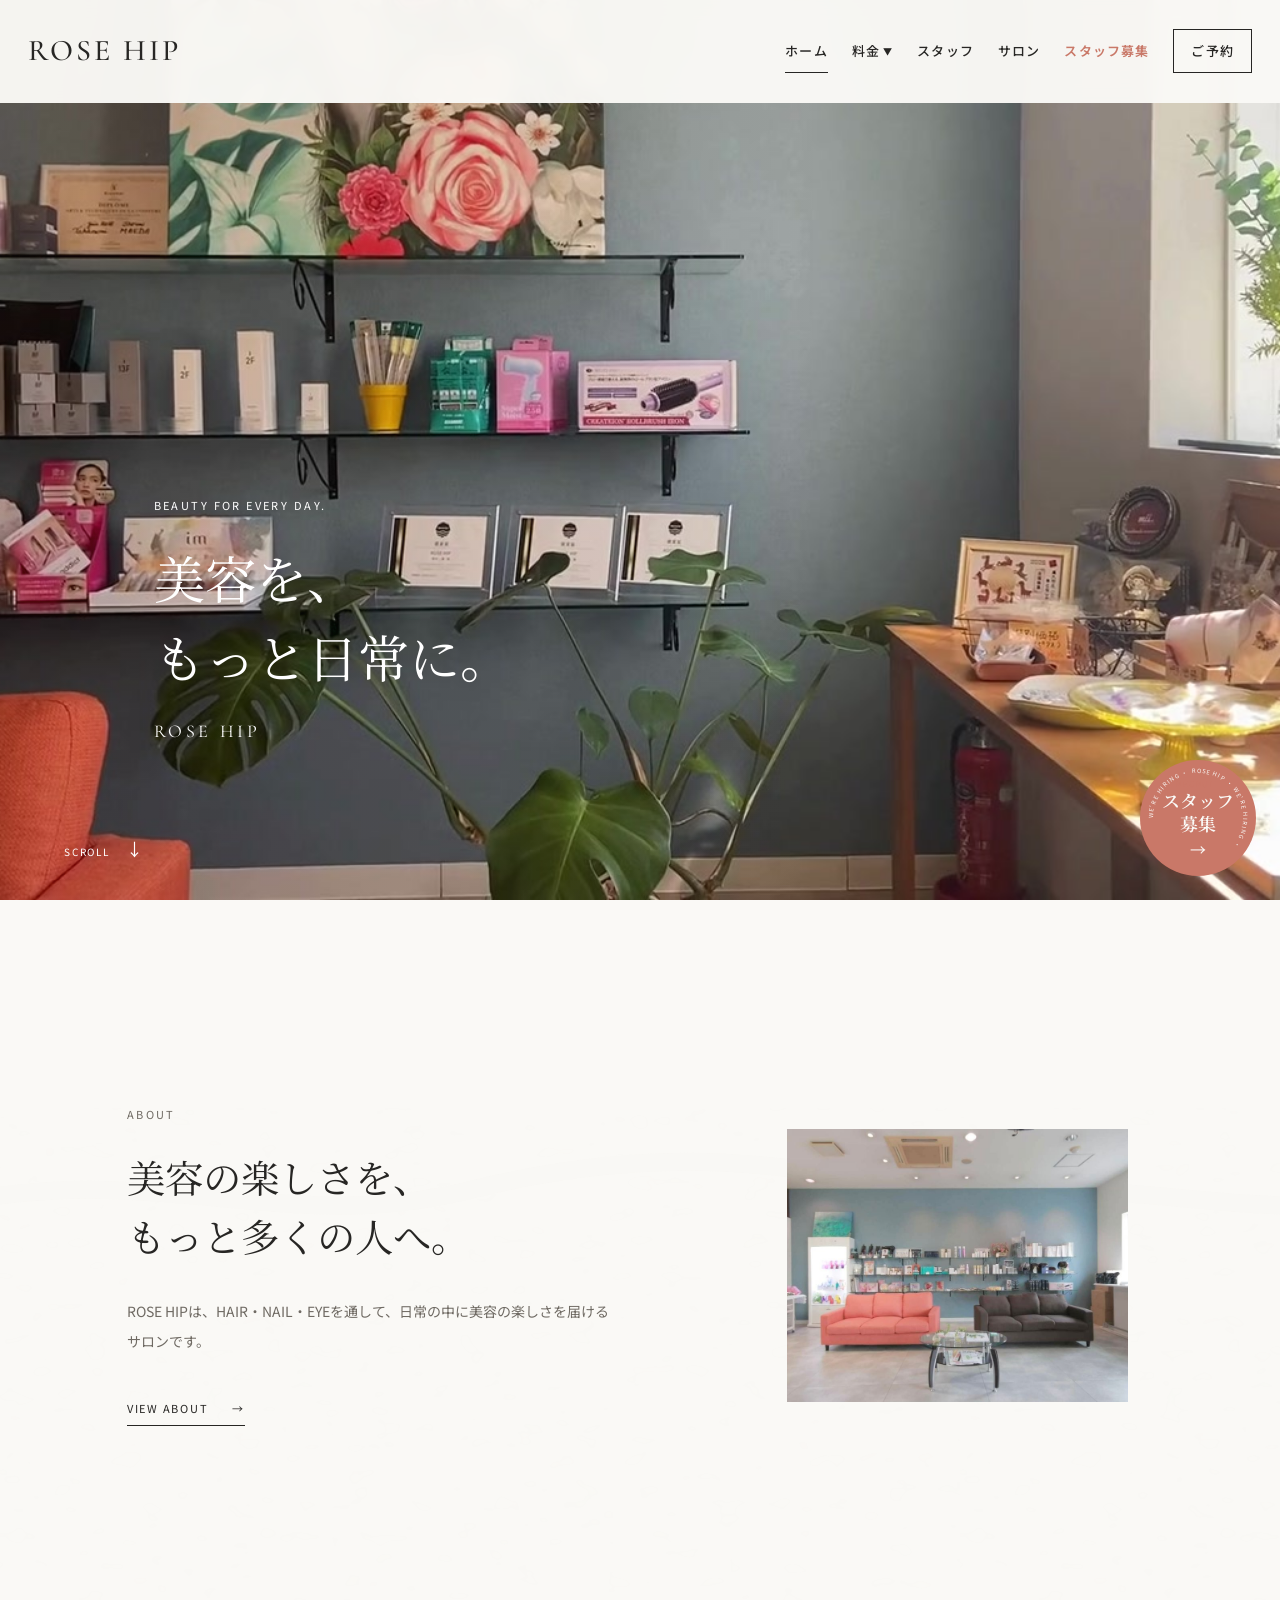
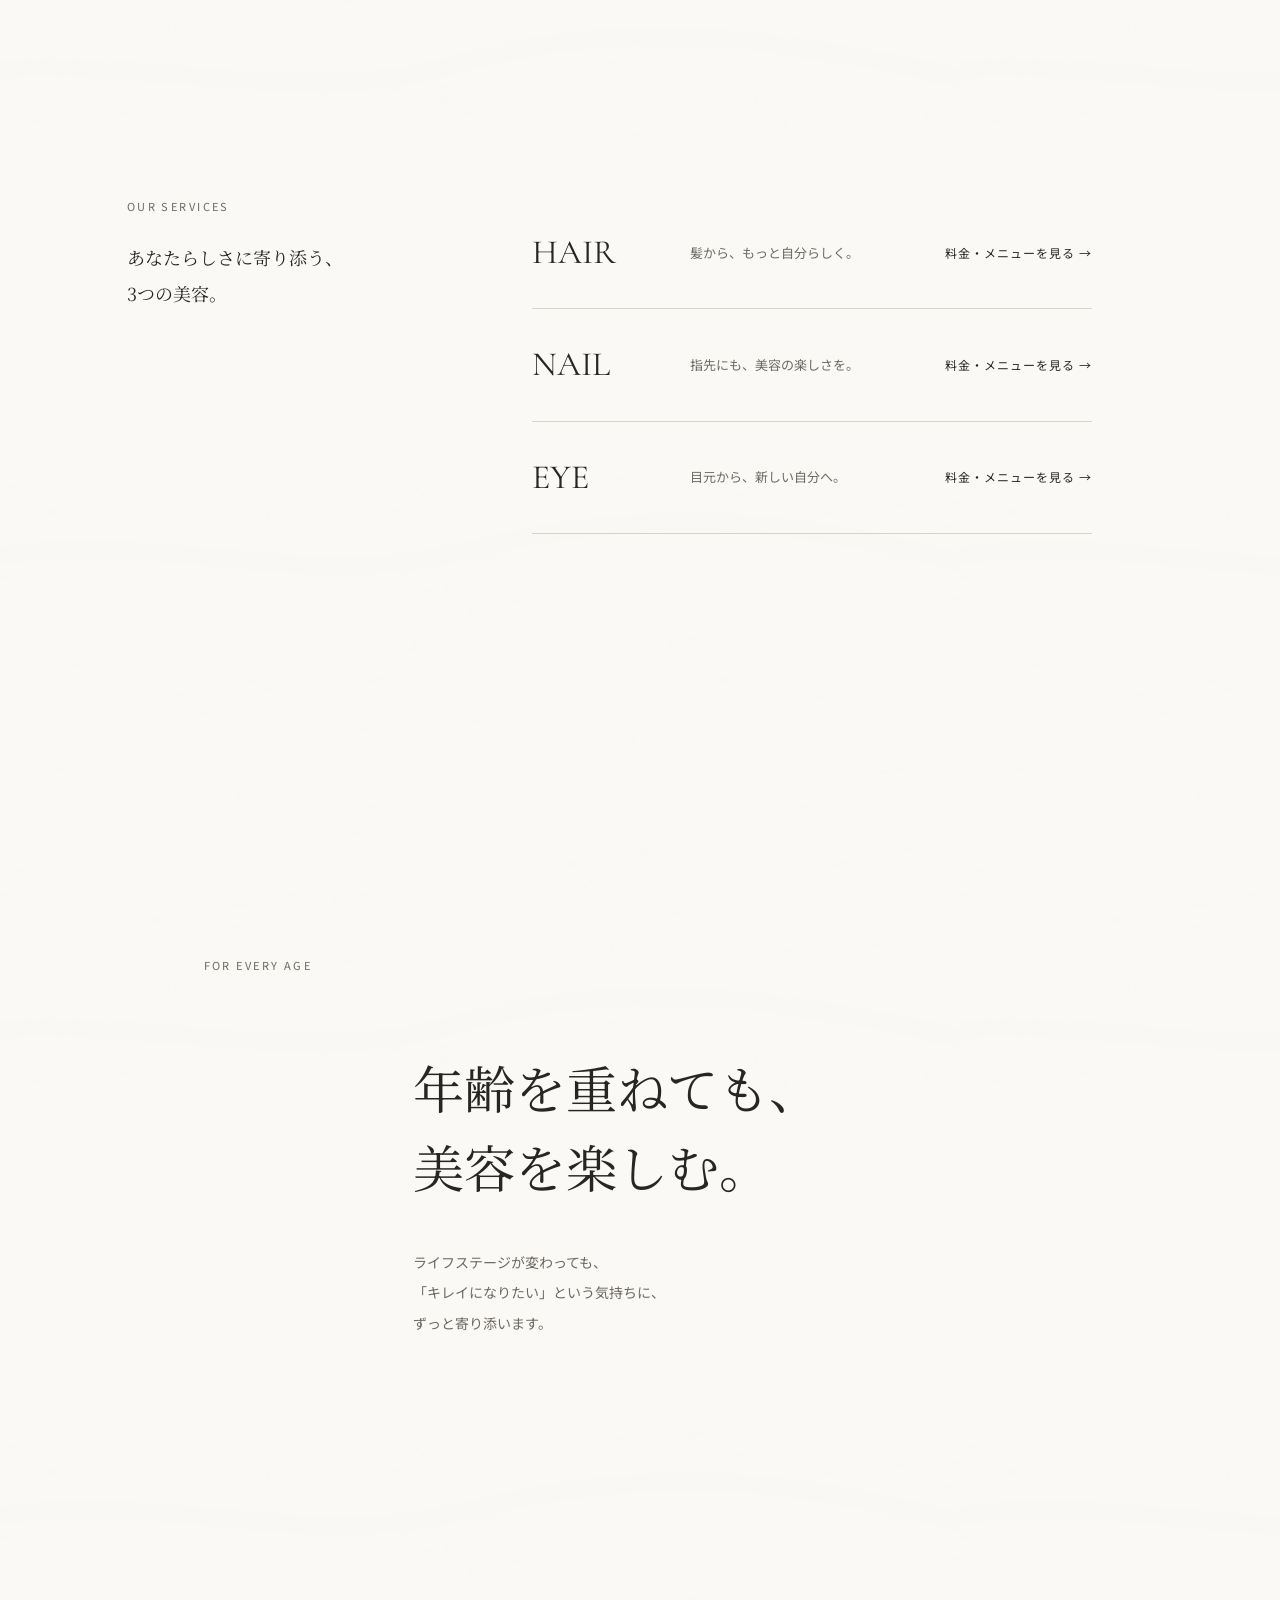
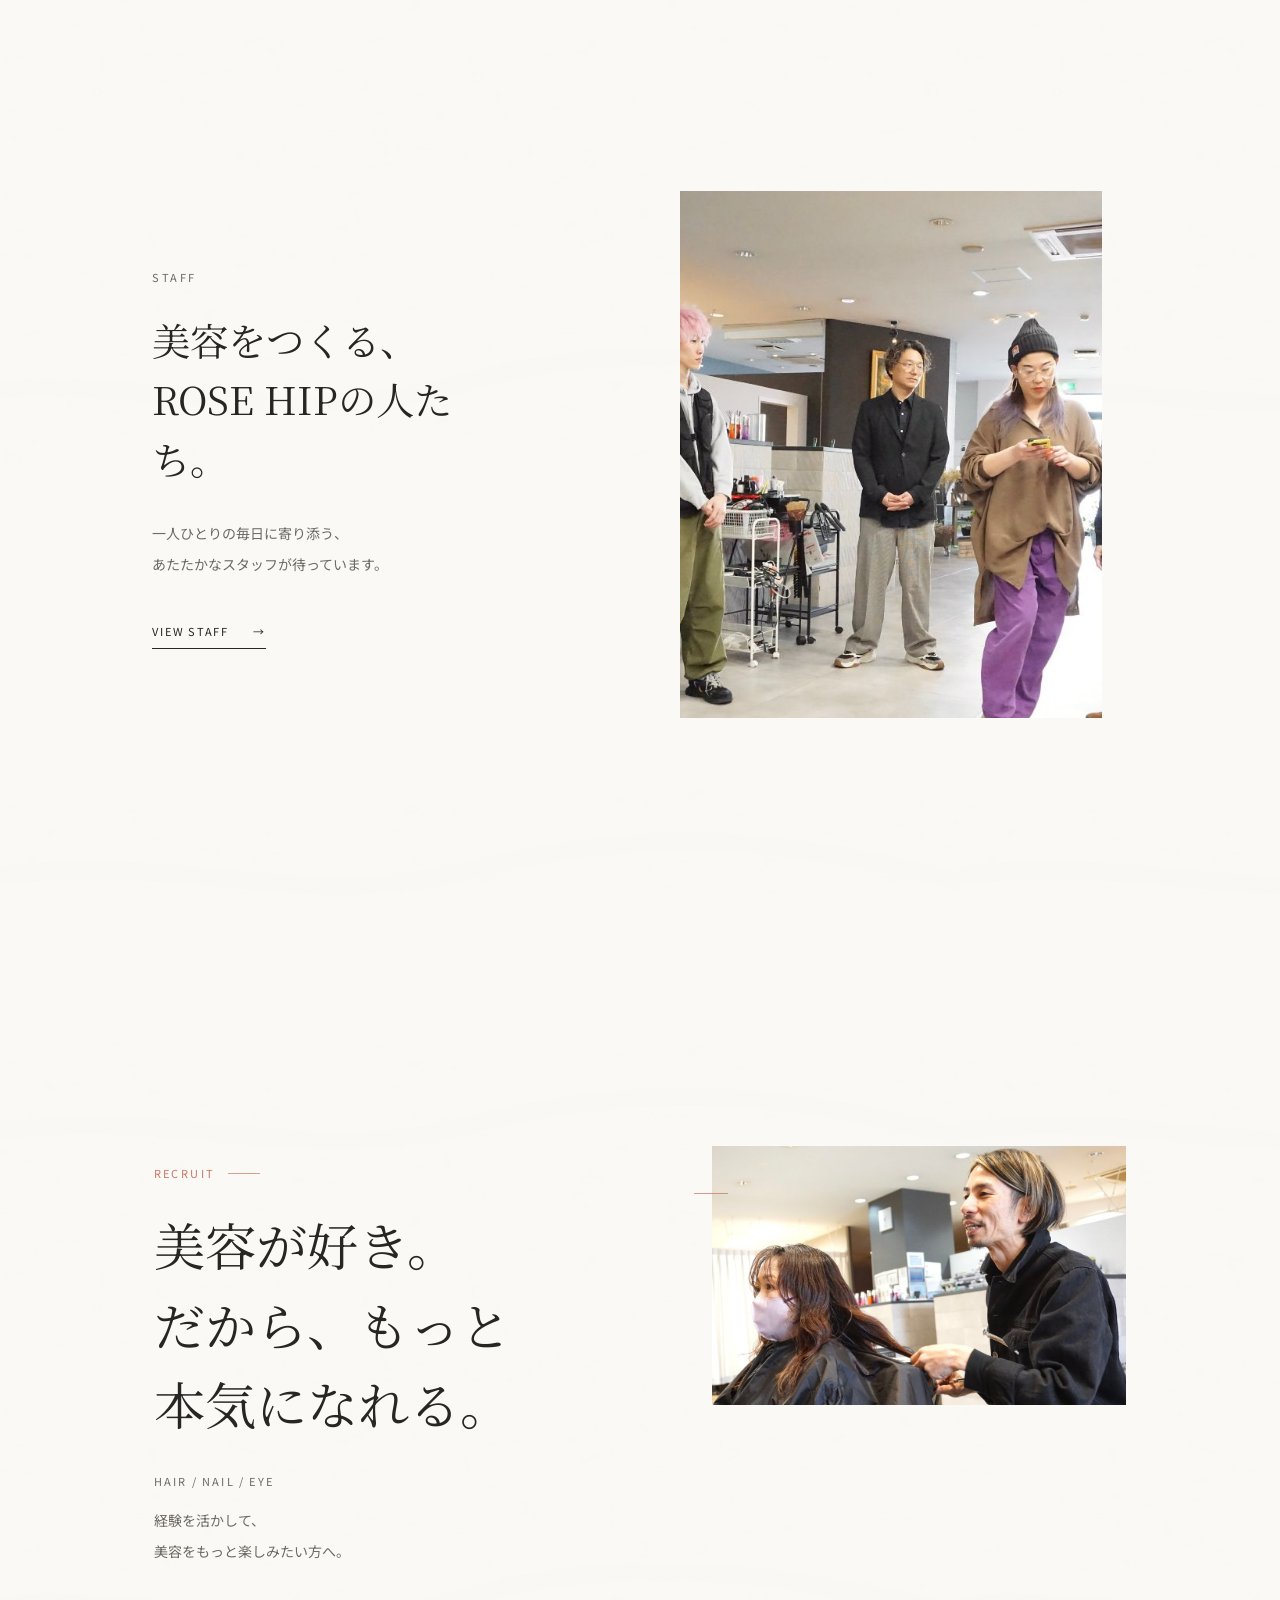
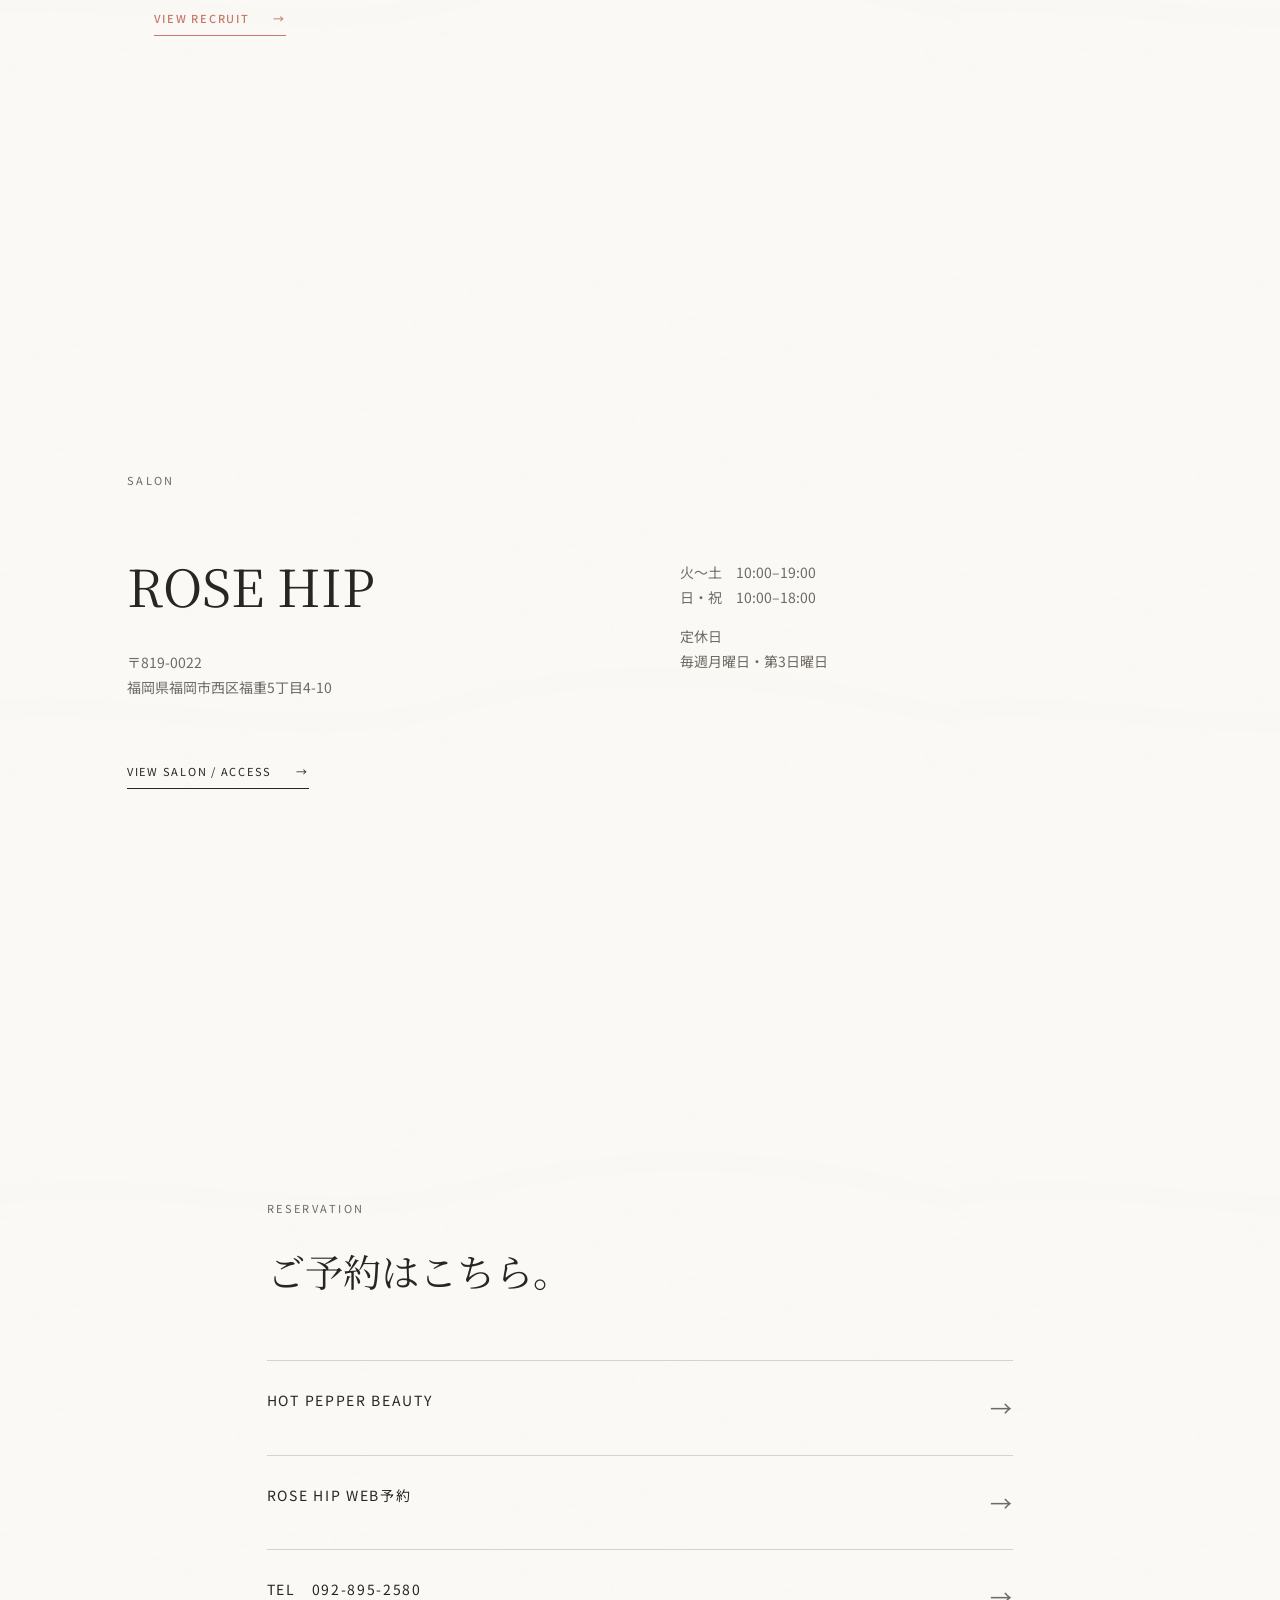
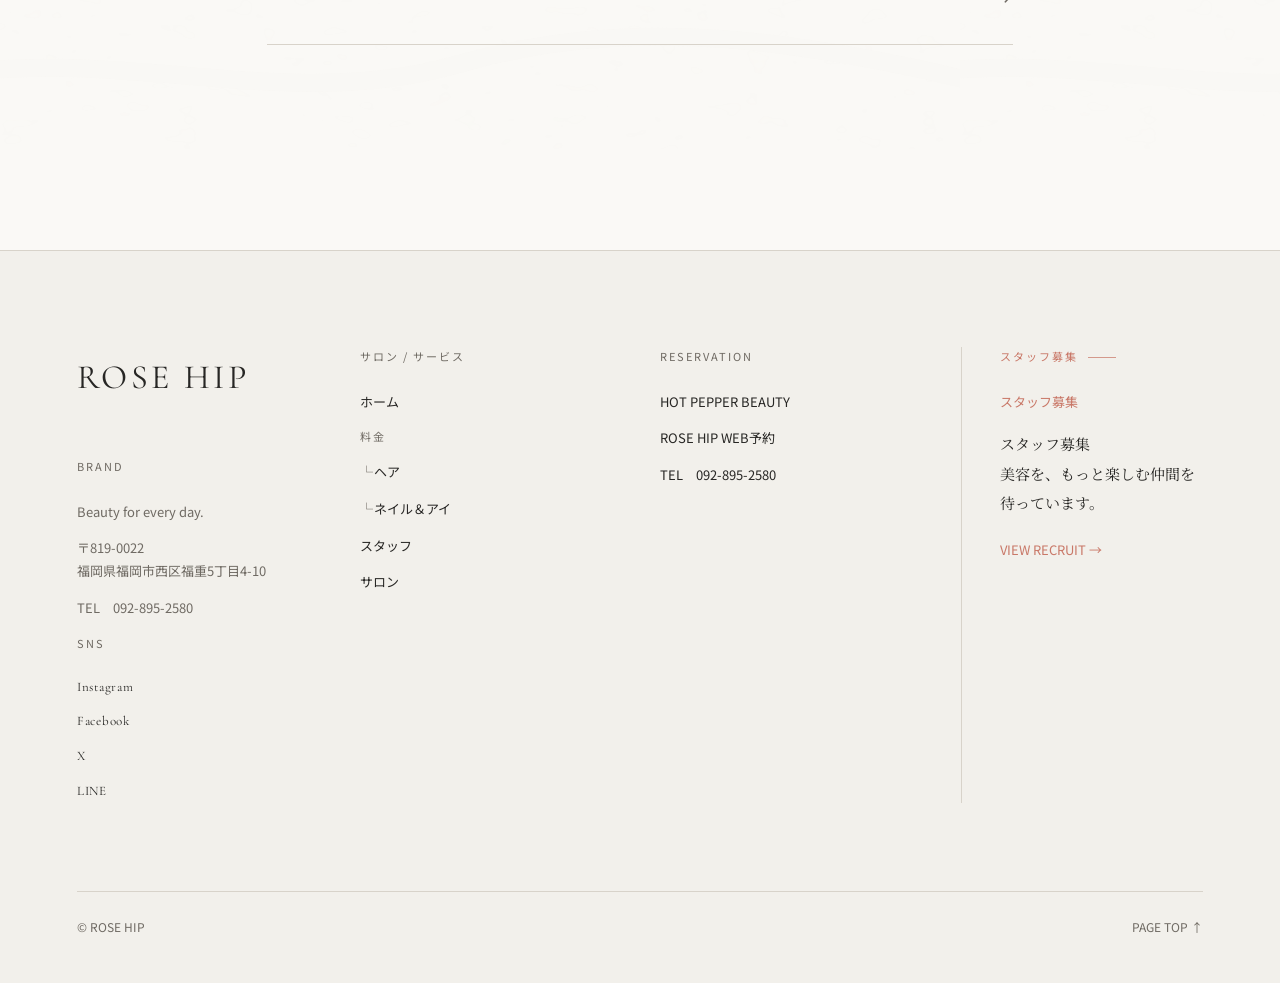
==== index.html @ ca684785 "Merge pull request #4 from coco2014-crn/codex-hero-video-layout-fix fix: limit hero video sources by" ====
<!doctype html>
<html lang="ja">
  <head>
    <meta charset="UTF-8" />
    <meta name="viewport" content="width=device-width, initial-scale=1.0" />
    <meta name="description" content="ROSE HIP — 美容を、もっと日常に。HAIR・NAIL・EYEのサロン。" />
    <title>ROSE HIP | Beauty for every day.</title>
    <link rel="preconnect" href="https://fonts.googleapis.com" />
    <link rel="preconnect" href="https://fonts.gstatic.com" crossorigin />
    <link href="https://fonts.googleapis.com/css2?family=Cormorant+Garamond:wght@400;500;600&family=Noto+Sans+JP:wght@400;500;600&family=Noto+Serif+JP:wght@400;500;600&display=swap" rel="stylesheet" />
    <link rel="stylesheet" href="./styles.css" />
  </head>
  <body>
    <header class="site-header" data-header>
      <a class="brand" href="#top" aria-label="ROSE HIP home">ROSE HIP</a>
      <nav class="desktop-nav" aria-label="メインナビゲーション">
        <a href="./index.html" aria-current="page">ホーム</a><div class="nav-dropdown"><button class="nav-dropdown-toggle" type="button" aria-expanded="false" aria-haspopup="true" aria-controls="料金-menu">料金 <span aria-hidden="true">▼</span></button><div class="nav-dropdown-menu" id="料金-menu" role="menu"><a href="./hair.html" role="menuitem">ヘア</a><a href="./nail-eye.html" role="menuitem">ネイル＆アイ</a></div></div><a href="./staff.html">スタッフ</a><a href="./salon.html">サロン</a><a class="recruit-nav-link" href="./recruit.html">スタッフ募集</a><a class="reserve-link" href="#reservation">ご予約</a>
      </nav>
      <a class="mobile-reserve" href="./reserve.html">ご予約</a>
      <button class="menu-button" type="button" aria-expanded="false" aria-controls="mobile-menu">メニュー</button>
    </header>
    <div class="mobile-menu" id="mobile-menu" aria-hidden="true"><a href="./index.html">ホーム</a><div class="mobile-menu-group"><span>料金</span><a href="./hair.html">ヘア</a><a href="./nail-eye.html">ネイル＆アイ</a></div><a href="./staff.html">スタッフ</a><a href="./salon.html">サロン</a><a href="./recruit.html">スタッフ募集</a><a href="#reservation">ご予約</a></div>

    <main id="top">
      <section class="hero">
        <video class="hero-video hero-video-pc" autoplay muted loop playsinline preload="auto" poster="./assets/images/hero/hero-poster-pc.jpg"><source src="./assets/video/background-pc.mp4" type="video/mp4" media="(min-width: 701px)" /></video>
        <video class="hero-video hero-video-sp" autoplay muted loop playsinline preload="auto" poster="./assets/images/background/hero-poster-sp.jpg"><source src="./assets/video/background-sp.mp4" type="video/mp4" media="(max-width: 700px)" /></video>
        <div class="hero-copy"><p class="eyebrow">BEAUTY FOR EVERY DAY.</p><h1>美容を、<br />もっと日常に。</h1><p class="hero-mark">ROSE HIP</p></div>
        <a class="scroll-cue" href="#about">SCROLL <span>↓</span></a>
      </section>

      <section class="about section reveal" id="about"><div class="about-copy"><p class="eyebrow">ABOUT</p><h2>美容の楽しさを、<br />もっと多くの人へ。</h2><p class="body-copy">ROSE HIPは、HAIR・NAIL・EYEを通して、日常の中に美容の楽しさを届けるサロンです。</p><a class="text-link" href="./salon.html">VIEW ABOUT <span>→</span></a></div><figure class="about-image"><img src="./assets/images/about/concept2.jpg" alt="ROSE HIPの店内" /></figure></section>

      <section class="services section reveal" id="services"><div class="section-intro"><p class="eyebrow">OUR SERVICES</p><p class="section-note">あなたらしさに寄り添う、<br />3つの美容。</p></div><div class="service-list"><a class="service-row" href="./hair.html"><span class="service-name">HAIR</span><span class="service-copy">髪から、もっと自分らしく。</span><span class="service-action">料金・メニューを見る →</span></a><a class="service-row" href="./nail-eye.html"><span class="service-name">NAIL</span><span class="service-copy">指先にも、美容の楽しさを。</span><span class="service-action">料金・メニューを見る →</span></a><a class="service-row" href="./nail-eye.html"><span class="service-name">EYE</span><span class="service-copy">目元から、新しい自分へ。</span><span class="service-action">料金・メニューを見る →</span></a></div></section>

      <section class="every-age section reveal"><p class="eyebrow">FOR EVERY AGE</p><div class="age-copy"><h2>年齢を重ねても、<br />美容を楽しむ。</h2><p class="body-copy">ライフステージが変わっても、<br />「キレイになりたい」という気持ちに、<br />ずっと寄り添います。</p></div></section>

      <section class="staff section reveal" id="staff"><div class="staff-copy"><p class="eyebrow">STAFF</p><h2>美容をつくる、<br />ROSE HIPの人たち。</h2><p class="body-copy">一人ひとりの毎日に寄り添う、<br />あたたかなスタッフが待っています。</p><a class="text-link" href="#staff">VIEW STAFF <span>→</span></a></div><figure class="staff-image"><img src="./assets/images/recruit/syuurei.jpg" alt="ROSE HIPのスタッフ" /></figure></section>

      <section class="recruit section reveal" id="recruit"><div class="recruit-inner"><div class="recruit-copy"><p class="eyebrow">RECRUIT</p><h2>美容が好き。<br />だから、もっと<br />本気になれる。</h2><p class="recruit-services">HAIR / NAIL / EYE</p><p class="body-copy">経験を活かして、<br />美容をもっと楽しみたい方へ。</p><a class="light-link" href="./recruit.html">VIEW RECRUIT <span>→</span></a></div><figure class="recruit-image"><img src="./assets/images/recruit/start.jpg" alt="施術中の様子" /></figure></div></section>

      <section class="salon section reveal" id="salon"><p class="eyebrow">SALON</p><div class="salon-grid"><div><h2>ROSE HIP</h2><p>〒819-0022<br />福岡県福岡市西区福重5丁目4-10</p></div><div><p>火〜土　10:00–19:00<br />日・祝　10:00–18:00</p><p>定休日<br />毎週月曜日・第3日曜日</p></div></div><a class="text-link" href="./salon.html">VIEW SALON / ACCESS <span>→</span></a></section>

      <section class="reservation section reveal" id="reservation"><p class="eyebrow">RESERVATION</p><h2>ご予約はこちら。</h2><div class="reservation-list"><a href="https://beauty.hotpepper.jp/slnH000067615/" target="_blank" rel="noopener"><span>HOT PEPPER BEAUTY</span><span>→</span></a><a href="https://rosehip.plus2.vc/sprsv/contents_select.php" target="_blank" rel="noopener"><span>ROSE HIP WEB予約</span><span>→</span></a><a href="tel:0928952580"><span>TEL　092-895-2580</span><span>→</span></a></div></section>
    </main>
    <footer class="footer"><div class="footer-brand">ROSE HIP</div><div class="footer-links"><a href="./hair.html">HAIR</a><a href="./nail-eye.html">NAIL &amp; EYE</a><a href="#staff">STAFF</a><a href="./salon.html">SALON</a><a href="./recruit.html">RECRUIT</a><a href="#reservation">RESERVE</a></div><div class="footer-meta"><span>福岡県福岡市西区福重5丁目4-10</span><span>© ROSE HIP</span></div></footer>
    <script src="./script.js?v=42c86e5"></script><script src="./nav-ja.js?v=6391575"></script>
  </body>
</html>
---- styles.css ----
:root{--paper:#faf9f6;--soft:#f2f0eb;--line:#d8d3ca;--ink:#272624;--muted:#6f6a63}*{box-sizing:border-box}html{scroll-behavior:smooth}body{margin:0;background:var(--paper);color:var(--ink);font-family:'Noto Sans JP',sans-serif;line-height:1.8}a{color:inherit;text-decoration:none}img{display:block;width:100%;height:100%;object-fit:cover}.site-header{position:fixed;z-index:10;top:0;left:0;width:100%;display:flex;align-items:center;justify-content:space-between;padding:24px clamp(24px,5vw,72px);color:#fff;transition:.35s}.site-header.scrolled{background:rgba(250,249,246,.96);color:var(--ink);box-shadow:0 1px 0 var(--line)}.brand{font-family:'Cormorant Garamond',serif;font-size:27px;letter-spacing:.1em}.desktop-nav{display:flex;align-items:center;gap:clamp(18px,2.4vw,40px);font-size:11px;letter-spacing:.12em}.reserve-link{padding:7px 16px;border:1px solid currentColor;border-radius:99px}.mobile-reserve,.menu-button,.mobile-menu{display:none}.hero{height:min(100svh,900px);min-height:650px;position:relative;overflow:hidden;background:#aaa}.hero-video{position:absolute;inset:0;width:100%;height:100%;object-fit:cover}.hero-video-sp{display:none}.hero:after{content:'';position:absolute;inset:0;background:linear-gradient(90deg,rgba(39,38,36,.14),transparent 65%)}.hero-copy{position:absolute;z-index:1;left:clamp(24px,12vw,180px);bottom:clamp(110px,15vh,170px);color:#fff}.eyebrow{margin:0 0 22px;color:var(--muted);font-size:11px;letter-spacing:.22em}.hero .eyebrow{color:#fff}.hero h1,.about h2,.every-age h2,.staff h2,.recruit h2,.salon h2,.reservation h2{font-family:'Noto Serif JP',serif;font-weight:400;line-height:1.55}.hero h1{font-size:clamp(34px,4vw,64px);margin:0}.hero-mark{font-family:'Cormorant Garamond',serif;font-size:18px;letter-spacing:.2em}.scroll-cue{position:absolute;z-index:1;bottom:35px;left:clamp(24px,5vw,72px);color:#fff;font-size:10px;letter-spacing:.18em}.scroll-cue span{font-size:17px;margin-left:12px}.section{max-width:1180px;margin:auto;padding:clamp(130px,16vw,220px) clamp(24px,6vw,90px)}.about{display:grid;grid-template-columns:1fr 36%;gap:clamp(70px,12vw,180px);align-items:center}.about h2,.staff h2{font-size:clamp(26px,3vw,43px);margin:0 0 30px}.body-copy{color:var(--muted);font-size:14px;line-height:2.2}.text-link{display:inline-block;margin-top:28px;font-size:11px;letter-spacing:.16em;border-bottom:1px solid currentColor;padding-bottom:6px}.text-link span{margin-left:20px}.about-image{aspect-ratio:3/4;margin:0}.services{display:grid;grid-template-columns:28% 1fr;gap:clamp(60px,12vw,180px)}.section-note{font-family:'Noto Serif JP',serif;font-size:18px;line-height:2}.service-row{display:grid;grid-template-columns:140px 1fr 24px;align-items:center;padding:25px 0;border-bottom:1px solid var(--line)}.service-name{font-family:'Cormorant Garamond',serif;font-size:34px}.service-copy{color:var(--muted);font-size:13px}.arrow{font-size:20px;text-align:right}.every-age{min-height:720px;display:flex;flex-direction:column;justify-content:center}.age-copy{margin-left:28%;margin-top:50px}.every-age h2{font-size:clamp(31px,4vw,58px);margin:0 0 40px}.staff{display:grid;grid-template-columns:1fr 31%;gap:clamp(70px,15vw,220px);align-items:center}.staff-image{aspect-ratio:4/5;margin:0}.recruit{max-width:none;background:var(--paper);padding-left:clamp(24px,12vw,180px);padding-right:clamp(24px,12vw,180px)}.recruit-inner{max-width:1080px;margin:auto;display:grid;grid-template-columns:1fr 39%;align-items:center;gap:clamp(60px,12vw,180px)}.recruit h2{font-size:clamp(32px,4vw,58px);margin:0 0 28px}.recruit-services{font-size:11px;letter-spacing:.2em;color:var(--muted)}.recruit-image{aspect-ratio:4/5;margin:0}.salon-grid{display:grid;grid-template-columns:1fr 1fr;gap:80px;margin:55px 0 20px;color:var(--muted);font-size:14px}.salon h2{font-size:clamp(30px,4vw,52px);color:var(--ink);margin:0 0 25px}.reservation{max-width:900px}.reservation h2{font-size:clamp(29px,3vw,43px);margin:0 0 60px}.reservation-list{border-top:1px solid var(--line)}.reservation-list a{display:flex;justify-content:space-between;padding:22px 0;border-bottom:1px solid var(--line);font-size:12px;letter-spacing:.12em}.footer{background:var(--soft);padding:72px clamp(24px,6vw,90px) 35px}.footer-brand{font-family:'Cormorant Garamond',serif;font-size:34px;letter-spacing:.1em;margin-bottom:35px}.footer-links{display:flex;gap:26px;flex-wrap:wrap;font-size:11px;letter-spacing:.12em}.footer-meta{display:flex;justify-content:space-between;margin-top:90px;color:var(--muted);font-size:11px}.reveal{opacity:0;transform:translateY(20px);transition:opacity .8s,transform .8s}.reveal.visible{opacity:1;transform:none}@media(max-width:700px){.site-header{padding:18px 20px;gap:16px}.desktop-nav{display:none}.mobile-reserve{display:block;margin-left:auto;font-size:10px;letter-spacing:.14em;border-bottom:1px solid currentColor;padding-bottom:3px}.menu-button{display:block;background:none;border:0;color:inherit;font:inherit;font-size:10px;letter-spacing:.14em;padding:0}.mobile-menu{position:fixed;z-index:9;inset:0;background:var(--paper);padding:110px 24px 30px;display:flex;flex-direction:column;gap:18px;font-family:'Cormorant Garamond',serif;font-size:25px;letter-spacing:.1em;opacity:0;pointer-events:none;transition:.3s}.mobile-menu.open{opacity:1;pointer-events:auto}.hero{min-height:680px}.hero-video-pc{display:none}.hero-video-sp{display:block}.hero-copy{left:24px;bottom:105px}.hero h1{font-size:34px}.section{padding:100px 24px}.about,.services,.staff,.recruit-inner{display:flex;flex-direction:column;gap:52px;align-items:stretch}.about-image,.staff-image{width:68%;align-self:flex-end}.about h2,.staff h2{font-size:28px}.services{gap:46px}.service-row{grid-template-columns:100px 1fr 20px;padding:20px 0}.service-name{font-size:29px}.every-age{min-height:560px;padding-top:120px;padding-bottom:120px}.age-copy{margin:40px 0 0}.every-age h2{font-size:31px}.recruit{padding:100px 24px}.recruit-image{width:78%;align-self:flex-end}.salon-grid{grid-template-columns:1fr;gap:20px;margin-top:40px}.reservation h2{margin-bottom:40px}.footer{padding:55px 24px 28px}.footer-meta{margin-top:65px;flex-direction:column;gap:12px}.recruit h2{font-size:32px}}@media(prefers-reduced-motion:reduce){html{scroll-behavior:auto}.reveal{transition:none}}

:root{--editorial-line:var(--line)}
@media(min-width:701px){
  .about{grid-template-columns:minmax(0,1fr) 34%;gap:clamp(90px,13vw,190px);padding-right:clamp(48px,8vw,120px)}
  .about-copy{max-width:500px}
  .about-image{aspect-ratio:5/4;align-self:center}
  .services{grid-template-columns:22% 1fr;gap:clamp(80px,14vw,210px);padding-top:clamp(120px,13vw,180px);padding-bottom:clamp(150px,17vw,230px)}
  .services .service-list{max-width:560px}
  .services .service-row{grid-template-columns:140px minmax(0,1fr) max-content;column-gap:18px}
  .every-age{min-height:760px;padding-left:clamp(70px,12vw,170px);padding-right:clamp(70px,12vw,170px)}
  .age-copy{margin-left:24%;max-width:600px}
  .staff{grid-template-columns:34% minmax(0,1fr);gap:clamp(100px,16vw,240px);padding-left:clamp(48px,8vw,120px);padding-right:clamp(70px,10vw,150px)}
  .staff-image{aspect-ratio:4/5;transform:translateY(28px)}
  .staff-copy{max-width:470px;padding-top:clamp(35px,5vw,80px)}
  .recruit{padding-top:clamp(150px,17vw,230px);padding-bottom:clamp(160px,18vw,250px)}
  .recruit-inner{grid-template-columns:39% minmax(0,1fr);gap:clamp(90px,14vw,210px);align-items:start}
  .recruit-image{aspect-ratio:16/10;transform:translateY(34px)}
  .recruit-copy{padding-top:clamp(25px,4vw,65px);max-width:500px}
}
@media(max-width:700px){.about-image{aspect-ratio:4/5}.staff-image{aspect-ratio:4/5}.recruit-image{aspect-ratio:4/3}.services{padding-top:84px;padding-bottom:84px}.every-age{min-height:500px;padding-top:105px;padding-bottom:105px}}
.light-link{display:inline-block;margin-top:28px;font-size:11px;letter-spacing:.16em;border-bottom:1px solid currentColor;padding-bottom:6px}.light-link span{margin-left:20px}.photo-placeholder{position:relative;display:flex;align-items:center;justify-content:center;text-align:center;background:var(--soft);border:1px solid var(--line);color:var(--ink);overflow:hidden}.photo-placeholder::before{content:'';position:absolute;inset:14px;border:1px solid rgba(216,211,202,.72);pointer-events:none}.photo-placeholder__copy{position:relative;z-index:1;display:flex;flex-direction:column;gap:4px;align-items:center;padding:20px;font-family:'Cormorant Garamond',serif;letter-spacing:.12em}.photo-placeholder__title{font-size:clamp(20px,2.1vw,30px);line-height:1.15}.photo-placeholder__note{font-family:'Noto Sans JP',sans-serif;font-size:12px;letter-spacing:.08em;color:var(--muted)}
@media(max-width:700px){.photo-placeholder::before{inset:10px}.photo-placeholder__copy{padding:16px}.photo-placeholder__title{font-size:22px}.photo-placeholder__note{font-size:11px}}
.nail-gallery,.eye-gallery,.generated-gallery{display:grid;grid-template-columns:1.15fr .85fr 1fr;gap:18px}.nail-gallery .photo-placeholder{aspect-ratio:4/5}.nail-gallery .photo-placeholder:nth-child(2){aspect-ratio:1/1}.nail-gallery .photo-placeholder:nth-child(3){aspect-ratio:3/4}.eye-gallery{grid-template-columns:.8fr 1.15fr .85fr;margin-top:170px;margin-left:10%;margin-right:10%}.eye-gallery .photo-placeholder{aspect-ratio:3/4}.eye-gallery .photo-placeholder:nth-child(2){aspect-ratio:4/5}.eye-gallery .photo-placeholder:nth-child(3){aspect-ratio:1/1}.generated-gallery{grid-template-columns:repeat(3,1fr);gap:18px}.member-plan{margin-top:80px;grid-column:1/-1}.member-plan .photo-placeholder{aspect-ratio:4/5}.salon-gallery{grid-column:1/-1;margin-top:30px}.day-gallery .photo-placeholder{aspect-ratio:3/4}.nail-gallery+.menu-block,.eye-gallery+.menu-block{grid-column:1/-1}
@media(max-width:700px){.nail-gallery,.eye-gallery,.generated-gallery{grid-template-columns:1fr 1fr;gap:12px;margin:0 0 70px}.eye-gallery{margin-top:70px}.member-plan{margin-top:20px}.salon-gallery{margin-top:0}.day-gallery .photo-placeholder{aspect-ratio:1/1}}

a:focus-visible,button:focus-visible{outline:2px solid currentColor;outline-offset:4px}
/* Global UI renewal */
:root{--recruit:#c97868;--recruit-hover:#b96556}.site-header{background:rgba(250,249,246,.97);color:var(--ink);border-bottom:1px solid transparent;backdrop-filter:blur(8px)}.site-header.scrolled{border-bottom-color:var(--line);box-shadow:none}.site-header a,.site-header button{min-height:44px;display:inline-flex;align-items:center}.desktop-nav a{font-weight:500}.desktop-nav a[aria-current=page]{border-bottom:1px solid currentColor}.desktop-nav a[href*="recruit"]{color:var(--recruit)}.reserve-link{padding:7px 18px!important;border-radius:0}.mobile-menu a[href*="recruit"]{color:var(--recruit)}.footer{padding-top:82px;border-top:1px solid var(--line)}.footer-renewed{display:grid;grid-template-columns:1.1fr 1fr 1fr 1.15fr;gap:clamp(32px,5vw,90px);max-width:1280px;margin:auto}.footer-group{display:flex;flex-direction:column;gap:9px}.footer-heading{font-size:10px;letter-spacing:.18em;color:var(--muted);margin-bottom:10px}.footer-group a{font-size:12px}.footer-recruit{border-left:1px solid var(--line);padding-left:clamp(22px,3vw,45px)}.footer-recruit .footer-heading,.footer-recruit a{color:var(--recruit)}.footer-recruit p{font-family:'Noto Serif JP',serif;font-size:14px;line-height:1.9;margin:2px 0 8px}.footer-bottom{display:flex;justify-content:space-between;max-width:1280px;margin:75px auto 0;padding-top:22px;border-top:1px solid var(--line);font-size:11px;color:var(--muted)}.recruit-float{position:fixed;z-index:20;right:24px;bottom:24px;width:286px;background:var(--paper);border:1px solid var(--line);display:grid;grid-template-columns:92px 1fr;box-shadow:0 8px 30px rgba(39,38,36,.08);opacity:0;transform:translateY(14px);animation:recruit-in .6s .2s ease forwards}.recruit-float__image{width:92px;height:116px;object-fit:cover}.recruit-float__body{padding:14px 18px;display:flex;flex-direction:column;justify-content:center}.recruit-float__eyebrow,.recruit-float__link{font-size:10px;letter-spacing:.15em;color:var(--recruit)}.recruit-float__title{font-family:'Noto Serif JP',serif;font-size:14px;margin:4px 0}.recruit-float__copy{font-size:11px;color:var(--muted);line-height:1.6}.recruit-float__link{margin-top:8px}.recruit-float__close{position:absolute;right:-10px;top:-10px;width:24px;height:24px;min-height:24px;border:1px solid var(--line);border-radius:50%;background:var(--paper);cursor:pointer}@keyframes recruit-in{to{opacity:1;transform:none}}@media(max-width:700px){.site-header{padding:14px 16px}.footer-renewed{grid-template-columns:1fr 1fr;gap:38px 24px}.footer-recruit{grid-column:1/-1;border-left:0;border-top:1px solid var(--line);padding:25px 0 0}.footer-bottom{margin-top:48px}.recruit-float{left:12px;right:12px;bottom:12px;width:auto;height:64px;grid-template-columns:58px 1fr auto}.recruit-float__image{width:58px;height:62px}.recruit-float__body{padding:9px 13px}.recruit-float__copy{display:none}.recruit-float__link{margin:0;font-size:18px;padding:15px;align-self:center}.recruit-float__close{right:-4px;top:-8px}.recruit-page .recruit-float{display:none}body{padding-bottom:76px}}@media(prefers-reduced-motion:reduce){.recruit-float{animation:none;opacity:1;transform:none}}
/* Recruit floating CTA compact refinement */
.recruit-float{right:20px;bottom:20px;width:208px;grid-template-columns:68px 1fr}.recruit-float__image{width:68px;height:88px;object-position:center 42%}.recruit-float__body{padding:10px 12px;gap:1px}.recruit-float__eyebrow,.recruit-float__link{font-size:9px}.recruit-float__title{font-size:15px;font-weight:600;margin:2px 0}.recruit-float__copy{font-size:10px;line-height:1.45}.recruit-float__link{margin-top:5px;color:var(--recruit-hover)}.recruit-float.is-footer-visible{opacity:0;visibility:hidden;pointer-events:none;transform:translateY(8px)}
@media(max-width:700px){.recruit-float{left:12px;right:12px;bottom:12px;width:auto;height:60px;grid-template-columns:54px 1fr auto}.recruit-float__image{width:54px;height:58px;object-position:center 42%}.recruit-float__body{padding:8px 12px}.recruit-float__title{font-size:14px}.recruit-float__link{font-size:17px;padding:13px}.recruit-float.is-footer-visible{transform:translateY(6px)}}
/* Recruit floating CTA: circular sign */
.recruit-float{right:24px;bottom:24px;width:116px;height:116px;border:0;border-radius:50%;display:block;background:var(--recruit);color:var(--paper);box-shadow:none;overflow:visible;transition:background .25s,transform .25s}.recruit-float:hover{background:var(--recruit-hover);transform:scale(1.02)}.recruit-float>a{position:absolute;inset:0;z-index:1;display:flex;align-items:center;justify-content:center;text-align:center;color:var(--paper);border-radius:50%}.recruit-float__image{display:none}.recruit-float__body{padding:0;display:flex;align-items:center;justify-content:center;gap:0;position:relative;z-index:2}.recruit-float__body:before{content:'WE\2019RE HIRING  •  ROSE HIP  •  WE\2019RE HIRING  •';position:absolute;inset:-49px;width:214px;height:214px;display:flex;align-items:center;justify-content:center;color:var(--paper);font-size:7px;letter-spacing:.13em;line-height:1;white-space:nowrap;border:1px solid rgba(250,249,246,.62);border-radius:50%;transform:rotate(-18deg);animation:recruit-ring 32s linear infinite}.recruit-float__eyebrow{display:none}.recruit-float__title{font-family:'Noto Serif JP',serif;font-size:16px;font-weight:600;line-height:1.35;margin:0;white-space:pre-line}.recruit-float__title:after{content:'\A→';white-space:pre;font-family:'Noto Sans JP',sans-serif;font-size:17px;line-height:1.5}.recruit-float__copy,.recruit-float__link{display:none}.recruit-float__close{display:none}.recruit-float.is-footer-visible{transform:translateY(8px);opacity:0;visibility:hidden;pointer-events:none}@keyframes recruit-ring{to{transform:rotate(342deg)}}
@media(max-width:700px){.recruit-float{left:auto;right:14px;bottom:86px;width:86px;height:86px}.recruit-float__body:before{inset:-35px;width:156px;height:156px;font-size:5px;letter-spacing:.1em}.recruit-float__title{font-size:14px}.recruit-float__title:after{font-size:16px}.recruit-float.is-footer-visible{transform:translateY(6px)}}
@media(prefers-reduced-motion:reduce){.recruit-float{transition:none}.recruit-float__body:before{animation:none}}
/* Final circle CTA typography */
.recruit-float__body{flex-direction:column;gap:1px}.recruit-float__body:before{display:none}.recruit-float__eyebrow{display:block;font-size:8px;letter-spacing:.18em;line-height:1.2}.recruit-float__title{font-size:18px;line-height:1.28;letter-spacing:.04em;margin:2px 0;font-weight:600}.recruit-float__title:after{display:block;font-size:16px;line-height:1.25;margin-top:2px}.recruit-ring{position:absolute;inset:6px;width:104px;height:104px;overflow:visible;pointer-events:none;animation:recruit-ring 32s linear infinite}.recruit-ring text{fill:var(--paper);font-family:'Noto Sans JP',sans-serif;font-size:5.8px;letter-spacing:1.2px}.recruit-float:hover .recruit-float__title:after{transform:translateX(3px)}.recruit-float__title:after{transition:transform .25s}.recruit-float.is-footer-visible{transform:translateY(8px) scale(.98)}
@media(max-width:700px){.recruit-float__eyebrow{font-size:7px}.recruit-float__title{font-size:15px}.recruit-float__title:after{font-size:15px}.recruit-ring{inset:5px;width:76px;height:76px}.recruit-ring text{font-size:5px;letter-spacing:.8px}}
@media(prefers-reduced-motion:reduce){.recruit-ring{animation:none}}
/* Center text balance refinement */
.recruit-float__title{transform:translateY(10px)}.recruit-float__title:after{transform:translateY(-3px)}.recruit-float:hover .recruit-float__title:after{transform:translate(3px,-3px)}
/* Keep mobile-only header controls out of the desktop header. */
@media(min-width:701px){.site-header .mobile-reserve,.site-header .menu-button{display:none}}
@media(max-width:700px){.site-header .mobile-reserve{display:inline-flex}.site-header .menu-button{display:inline-flex}}
/* Desktop header readability refinement */
@media(min-width:701px){.site-header{padding-left:max(28px,calc((100vw - 1280px)/2));padding-right:max(28px,calc((100vw - 1280px)/2))}.site-header .brand{font-size:30px;font-weight:500}.site-header .desktop-nav{gap:24px;font-size:13px;font-weight:500;letter-spacing:.09em}.site-header .desktop-nav a[href*="recruit"]{font-weight:600}.site-header .reserve-link{padding:7px 17px!important}}
/* Keep the arrow close to the central title without moving the CTA. */
.recruit-float__title:after{transform:translateY(-10px)}.recruit-float:hover .recruit-float__title:after{transform:translate(3px,-10px)}
/* Mobile-only Recruit circle */
@media(max-width:700px){.recruit-float{left:auto;right:18px;bottom:86px;width:82px;height:82px}.recruit-float__eyebrow{display:none}.recruit-float__body:before{display:none}.recruit-ring{display:none}.recruit-float__title{font-size:15px;line-height:1.25;transform:none}.recruit-float__title:after{font-size:15px;line-height:1.1;margin-top:3px;transform:translateY(-5px)}.recruit-float:hover .recruit-float__title:after{transform:translate(3px,-5px)}.recruit-float.is-footer-visible{transform:translateY(6px);}}
/* Mobile uses the same circle CTA system at a smaller diameter. */
@media(max-width:700px){.recruit-float{left:auto;right:18px;bottom:86px;width:92px;height:92px}.recruit-float__body{flex-direction:column;gap:1px}.recruit-float__eyebrow{display:block;font-size:7px;letter-spacing:.15em;line-height:1.2}.recruit-float__body:before{display:none}.recruit-ring{display:block;inset:5px;width:82px;height:82px}.recruit-ring text{font-size:5px;letter-spacing:.8px}.recruit-float__title{font-size:15px;line-height:1.25;transform:none;margin:2px 0}.recruit-float__title:after{font-size:15px;line-height:1.1;margin-top:3px;transform:translateY(-5px)}.recruit-float:hover .recruit-float__title:after{transform:translate(3px,-5px)}.recruit-float.is-footer-visible{transform:translateY(6px)}}
/* Final mobile circle sizing and centered label group */
@media(max-width:700px){.recruit-float{width:80px;height:80px}.recruit-float__body{position:relative;inset:auto;display:flex;flex-direction:column;align-items:center;justify-content:center;gap:0;padding:0;transform:none}.recruit-float__eyebrow{font-size:6px;line-height:1.15;margin:0}.recruit-float__title{font-size:14px;line-height:1.2;margin:1px 0 0;transform:none}.recruit-float__title:after{font-size:14px;line-height:1;margin-top:4px;transform:none}.recruit-float:hover .recruit-float__title:after{transform:translateX(3px)}.recruit-ring{inset:4px;width:72px;height:72px}.recruit-ring text{font-size:4.4px;letter-spacing:.65px}.recruit-float.is-footer-visible{transform:translateY(6px)}}
/* Mobile CTA center wrapper */
@media(max-width:700px){.recruit-float__body{position:static;display:block}.recruit-float-center{position:absolute;inset:0;display:flex;flex-direction:column;align-items:center;justify-content:center;gap:0;z-index:2}.recruit-float-center .recruit-float__eyebrow{display:none}.recruit-float-center .recruit-float__title{margin:0;transform:none;line-height:1.2}.recruit-float-center .recruit-float__title:after{margin-top:6px;transform:none;line-height:1}.recruit-float:hover .recruit-float-center .recruit-float__title:after{transform:translateX(3px)}.recruit-ring{z-index:1}}
/* Mobile center group: real children in normal flow */
@media(max-width:700px){.recruit-float__body{position:static!important;display:block!important;padding:0!important;transform:none!important}.recruit-float-center{position:absolute!important;inset:0!important;display:flex!important;flex-direction:column!important;align-items:center!important;justify-content:center!important;gap:0!important;text-align:center!important;transform:none!important;margin:0!important}.recruit-word{position:static!important;display:block!important;margin:0!important;transform:none!important;font-family:'Noto Serif JP',serif;font-size:14px;font-weight:600;line-height:1.2;color:var(--paper)}.recruit-arrow{position:static!important;display:block!important;margin:6px 0 0!important;padding:0!important;transform:none!important;font-family:'Noto Sans JP',sans-serif;font-size:14px;line-height:1;color:var(--paper);transition:transform .25s}.recruit-float:hover .recruit-arrow{transform:translateX(3px)!important}.recruit-ring{position:absolute!important;inset:4px!important;z-index:1!important}.recruit-float-center{z-index:2!important}}
/* Mobile final typography balance */
@media(max-width:700px){.recruit-word{font-size:12.5px;line-height:1.16}.recruit-arrow{font-size:13px;margin-top:6px!important;line-height:1}}
/* Mobile center group visual-weight adjustment */
@media(max-width:700px){.recruit-float-center{transform:translateY(3px)!important}}
/* Home recruit section accent */
.recruit>.recruit-inner{position:relative}.recruit .eyebrow{color:var(--recruit);display:flex;align-items:center;gap:12px}.recruit .eyebrow:after{content:'';display:inline-block;width:32px;height:1px;background:var(--recruit);opacity:.7}.recruit .light-link{color:var(--recruit);font-weight:500;border-bottom-color:currentColor}.recruit .light-link:hover{color:var(--recruit-hover)}.recruit .light-link span{transition:transform .25s}.recruit .light-link:hover span{transform:translateX(4px)}
/* Home recruit visual refinement */
.recruit .recruit-services{color:var(--muted)}.recruit-image{position:relative}.recruit-image:before{content:'';position:absolute;z-index:1;left:-18px;top:18%;width:34px;height:1px;background:var(--recruit);opacity:.72;pointer-events:none}
/* Restore the confirmed desktop Recruit circle layout */
@media(min-width:701px){.recruit-float .recruit-float__body{position:relative;display:flex;flex-direction:column;align-items:center;justify-content:center;padding:0}.recruit-float .recruit-float-center{position:static;display:flex;flex-direction:column;align-items:center;justify-content:center;gap:0;text-align:center;z-index:2}.recruit-float .recruit-float__eyebrow{display:block;font-size:8px;line-height:1.2;margin:0}.recruit-float .recruit-word{display:block;position:static;font-family:'Noto Serif JP',serif;font-size:18px;font-weight:600;line-height:1.28;color:var(--paper)}.recruit-float .recruit-arrow{display:block;position:static;margin:6px 0 0;font-family:'Noto Sans JP',sans-serif;font-size:16px;line-height:1;color:var(--paper);transition:transform .25s}.recruit-float:hover .recruit-arrow{transform:translateX(3px)}.recruit-float .recruit-ring{position:absolute;inset:6px;z-index:1}}
/* Desktop reservation and footer readability */
@media(min-width:701px){.reservation-list a{padding:27px 0;font-size:14px;line-height:1.8}.reservation-list a>span:last-child{font-size:22px;color:var(--muted);transition:color .25s,transform .25s}.reservation-list a:hover>span:first-child{color:var(--recruit)}.reservation-list a:hover>span:last-child{color:var(--recruit);transform:translateX(4px)}.footer-group{gap:12px}.footer-heading{font-size:11px}.footer-group a,.footer-group>span:not(.footer-heading){font-size:13px;line-height:1.75}.footer-group>span:not(.footer-heading){color:var(--muted)}.footer-recruit .footer-heading:after{content:'';display:inline-block;width:28px;height:1px;margin-left:10px;vertical-align:middle;background:var(--recruit);opacity:.72}.footer-recruit p{font-size:15px;line-height:1.95}.footer-bottom{font-size:12px}}
/* Final desktop footer spacing */
@media(min-width:701px){.footer{padding-top:96px;padding-bottom:46px}.footer-renewed{grid-template-columns:1fr 1.08fr 1.08fr 1.14fr;gap:clamp(40px,5.5vw,96px)}.footer-group{gap:14px}.footer-bottom{margin-top:88px;padding-top:24px}}
/* Mobile section rhythm only */
@media(max-width:700px){.every-age{padding-top:108px;padding-bottom:108px}.staff{padding-top:88px;padding-bottom:88px}.recruit{padding-top:88px;padding-bottom:88px}.salon{padding-top:90px;padding-bottom:90px}}
/* Mobile reservation and footer finish */
@media(max-width:700px){.reservation-list a{padding:24px 0;font-size:14px;line-height:1.75}.reservation-list a>span:last-child{font-size:20px;color:var(--muted)}.reservation-list a:hover>span:first-child{color:var(--recruit)}.footer{padding-top:68px;padding-bottom:34px}.footer-renewed{grid-template-columns:1fr 1fr;gap:0 24px}.footer-renewed>.footer-group:first-child{grid-column:1/-1;padding-bottom:42px}.footer-group{gap:11px}.footer-heading{font-size:10px;line-height:1.4;margin-bottom:8px}.footer-group a,.footer-group>span:not(.footer-heading){font-size:12px;line-height:1.8}.footer-group>span:not(.footer-heading){color:var(--muted)}.footer-recruit{grid-column:1/-1;margin-top:40px;padding:28px 0 0}.footer-recruit p{font-size:13px;line-height:1.9}.footer-bottom{margin-top:58px;padding-top:20px;font-size:11px;line-height:1.5}}
@media(max-width:700px){.footer-renewed{column-gap:36px}}

/* Responsive fixes: safe-area only, CTA ring anchored to the CTA itself. */
@media(max-width:700px){body{padding-bottom:env(safe-area-inset-bottom)}.recruit-float{bottom:calc(86px + env(safe-area-inset-bottom))}}
@media(min-width:701px){.recruit-float .recruit-float__body{position:static}.recruit-float .recruit-float-center{position:absolute;inset:0}}
.footer-social{display:flex;flex-direction:column;gap:12px}.footer-social a{font-family:'Cormorant Garamond',serif;letter-spacing:.06em}
.nav-dropdown{position:relative}.nav-dropdown-toggle{border:0;background:none;color:inherit;font:inherit;letter-spacing:inherit;padding:0;cursor:pointer;min-height:44px}.nav-dropdown-toggle span{font-size:.7em;margin-left:3px}.nav-dropdown-menu{position:absolute;top:calc(100% + 10px);left:50%;min-width:150px;padding:10px;background:var(--paper);color:var(--ink);border:1px solid var(--line);box-shadow:0 8px 22px rgba(39,38,36,.08);transform:translate(-50%,-6px);opacity:0;visibility:hidden;pointer-events:none;transition:opacity .2s,transform .2s}.nav-dropdown.open .nav-dropdown-menu{opacity:1;visibility:visible;pointer-events:auto;transform:translate(-50%,0)}.nav-dropdown-menu a{display:block;padding:8px 12px;font-size:12px;white-space:nowrap}.nav-dropdown-menu a:hover,.nav-dropdown-menu a:focus-visible{background:var(--soft);outline:none}.recruit-nav-link{color:var(--recruit)}.service-action{font-size:12px;letter-spacing:.08em;text-align:right;white-space:nowrap}.mobile-menu-group{display:flex;flex-direction:column;gap:12px;padding:4px 0 8px;border-top:1px solid var(--line);border-bottom:1px solid var(--line)}.mobile-menu-group>span{font-family:'Noto Sans JP',sans-serif;font-size:13px;letter-spacing:.12em;color:var(--muted)}.mobile-menu-group a{padding-left:18px}.footer-fee-heading{margin-bottom:0}.footer-fee-link{padding-left:14px;position:relative}.footer-fee-link:before{content:'└';position:absolute;left:0;color:var(--muted)}
@media(max-width:700px){.nav-dropdown-menu{position:static;transform:none;display:none;box-shadow:none;border:0;padding:0;background:transparent}.nav-dropdown.open .nav-dropdown-menu{display:block;opacity:1;visibility:visible;pointer-events:auto}.nav-dropdown-menu a{padding:8px 0}.service-row{grid-template-columns:100px minmax(0,1fr);align-items:start}.service-action{grid-column:2;font-size:10px;letter-spacing:0;text-align:left;white-space:normal;margin-top:4px}.mobile-menu-group a{font-family:'Noto Sans JP',sans-serif;font-size:16px;letter-spacing:.04em}}
body{background-color:var(--paper);background-image:url('./assets/images/background/plaster-white.svg');background-size:960px 960px;background-repeat:repeat}.recruit,.mobile-menu{background-color:var(--paper);background-image:url('./assets/images/background/plaster-white.svg');background-size:960px 960px;background-repeat:repeat}.site-header.scrolled{background-color:rgba(250,249,246,.96);background-image:url('./assets/images/background/plaster-white.svg');background-size:960px 960px}

/* Tablet / small-desktop layout: keep service actions inside the content column. */
@media (min-width:701px) and (max-width:850px){
  .services{grid-template-columns:24% minmax(0,1fr);gap:clamp(36px,7vw,64px)}
  .service-row{grid-template-columns:clamp(92px,24%,110px) minmax(0,1fr);row-gap:3px;align-items:baseline}
  .service-copy{min-width:0}
  .service-action{grid-column:2;grid-row:2;text-align:left;white-space:normal;font-size:12px;letter-spacing:.04em;margin-top:2px}
  .recruit-float{right:44px;bottom:24px;width:104px;height:104px}
  .recruit-ring{inset:6px;width:92px;height:92px}
  .recruit-float .recruit-word{font-size:16px}
  .recruit-float .recruit-arrow{font-size:15px;margin-top:5px}
}
@media (min-width:851px) and (max-width:1100px){
  .services{grid-template-columns:24% minmax(0,1fr);gap:clamp(46px,8vw,84px)}
  .service-row{grid-template-columns:clamp(106px,22%,125px) minmax(0,1fr) max-content;column-gap:14px}
  .service-copy,.service-action{min-width:0}
  .service-action{font-size:12px;letter-spacing:.04em}
  .recruit-float{right:44px;bottom:24px;width:104px;height:104px}
  .recruit-ring{inset:6px;width:92px;height:92px}
  .recruit-float .recruit-word{font-size:16px}
  .recruit-float .recruit-arrow{font-size:15px;margin-top:5px}
}

/* Reuse the established mobile header at tablet width. */
@media (min-width:701px) and (max-width:850px){
  .site-header{padding:14px 16px;gap:16px}
  .site-header .desktop-nav{display:none}
  .site-header .mobile-reserve{display:inline-flex;margin-left:auto;font-size:10px;letter-spacing:.14em;border-bottom:1px solid currentColor;padding-bottom:3px}
  .site-header .menu-button{display:inline-flex;background:none;border:0;color:inherit;font:inherit;font-size:10px;letter-spacing:.14em;padding:0}
  .mobile-menu{position:fixed;z-index:9;inset:0;background:var(--paper);padding:110px 24px 30px;display:flex;flex-direction:column;gap:18px;font-family:'Cormorant Garamond',serif;font-size:25px;letter-spacing:.1em;opacity:0;pointer-events:none;transition:.3s}
  .mobile-menu.open{opacity:1;pointer-events:auto}
  .mobile-menu-group{display:flex;flex-direction:column;gap:12px;padding:4px 0 8px}
  .mobile-menu-group a{font-family:'Noto Sans JP',sans-serif;font-size:16px;letter-spacing:.04em;padding-left:18px}
  .mobile-menu-group>span{font-family:'Noto Sans JP',sans-serif;font-size:13px;letter-spacing:.12em;color:var(--muted)}
  .nav-dropdown-menu{position:static;transform:none;display:none;box-shadow:none;border:0;padding:0;background:transparent}
}
@media (min-width:851px) and (max-width:1100px){
  .site-header{padding-left:24px;padding-right:24px}
  .site-header .desktop-nav{gap:16px;font-size:12px;letter-spacing:.07em}
  .site-header .reserve-link{padding-left:14px!important;padding-right:14px!important}
  .site-header .brand{font-size:29px}
}
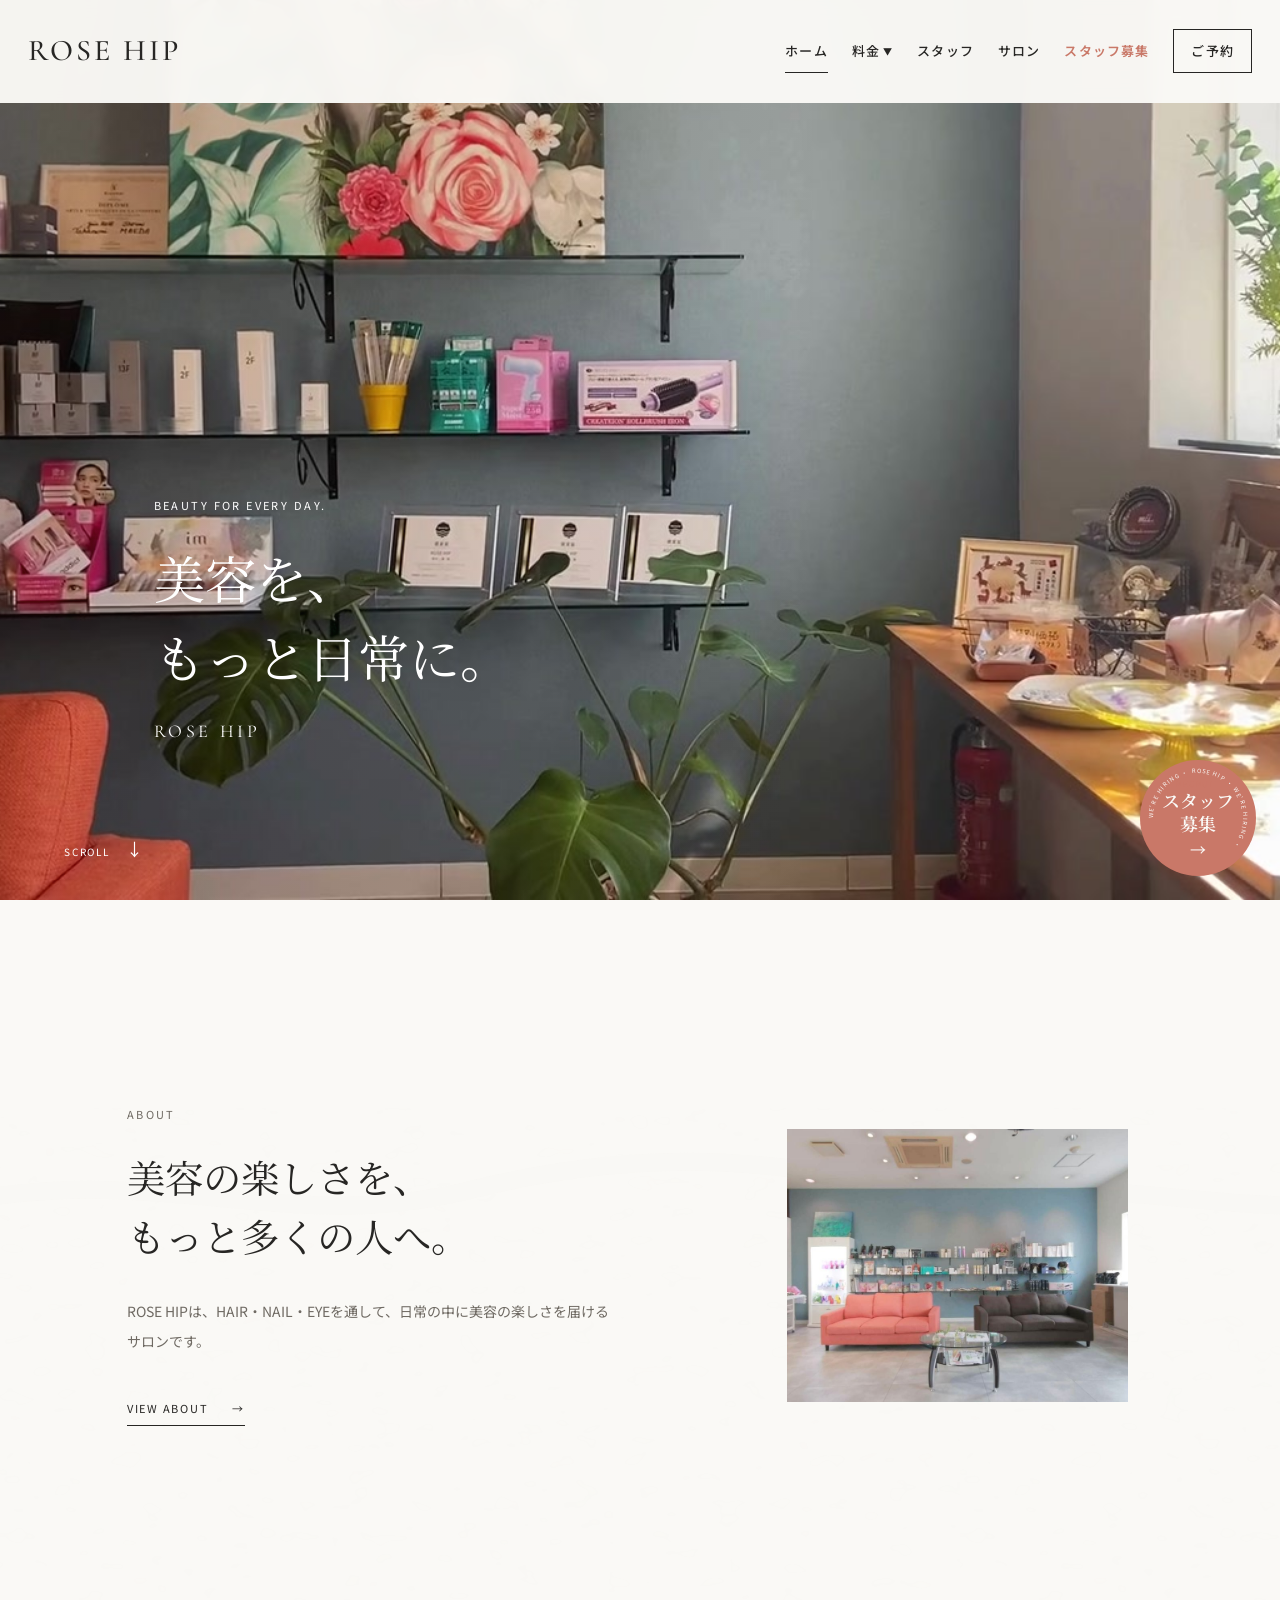
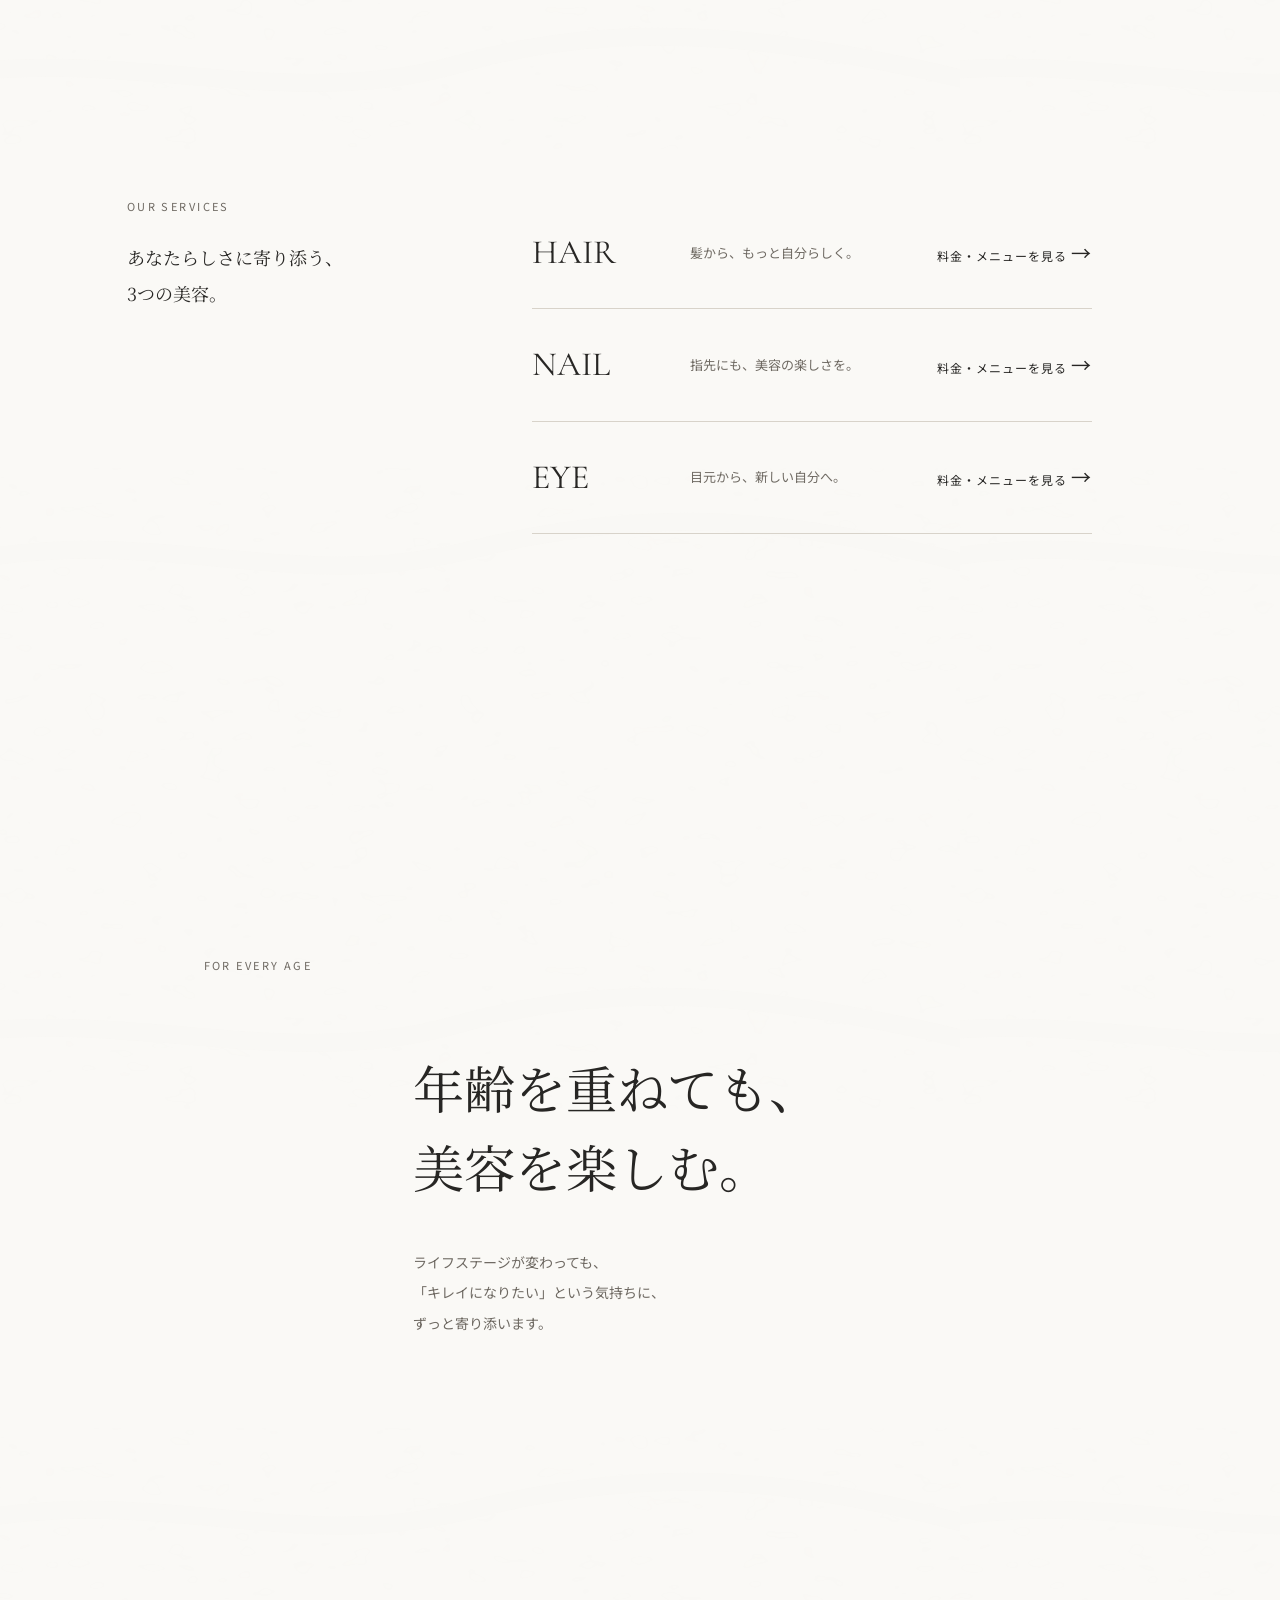
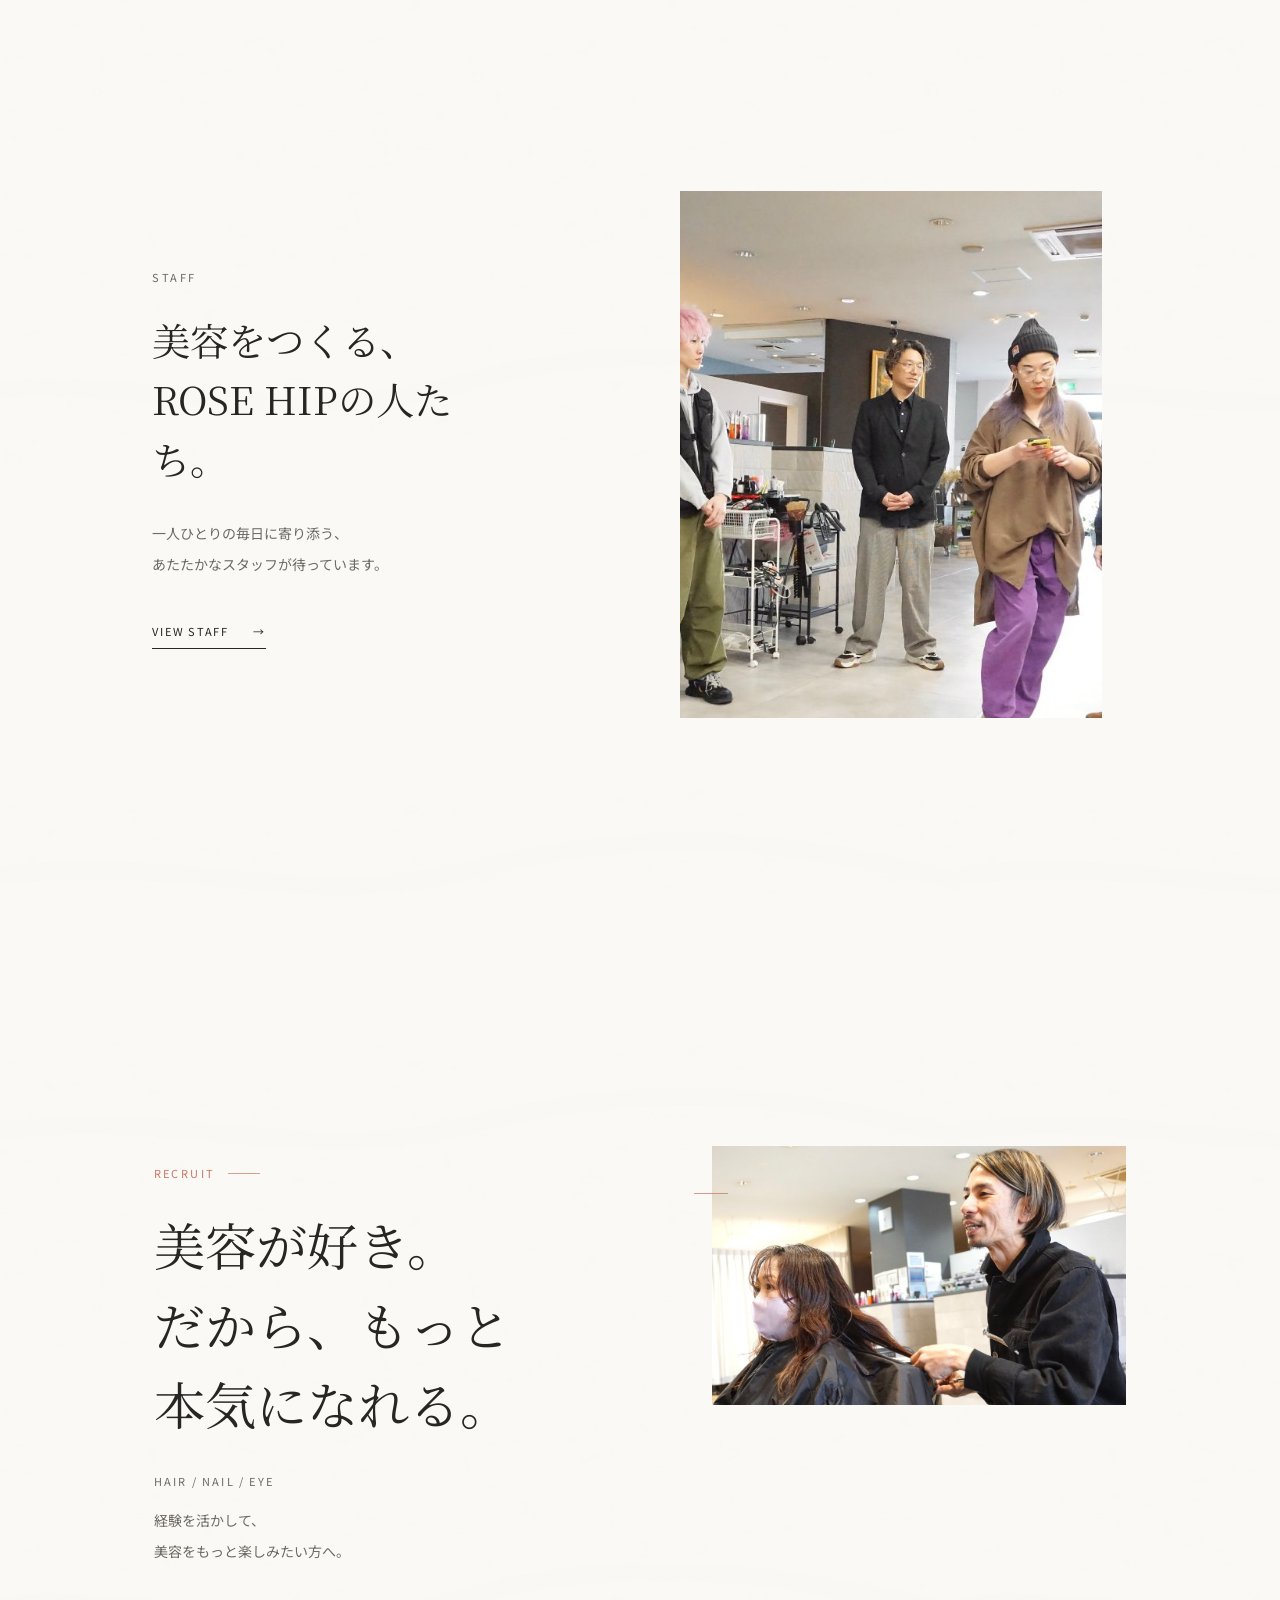
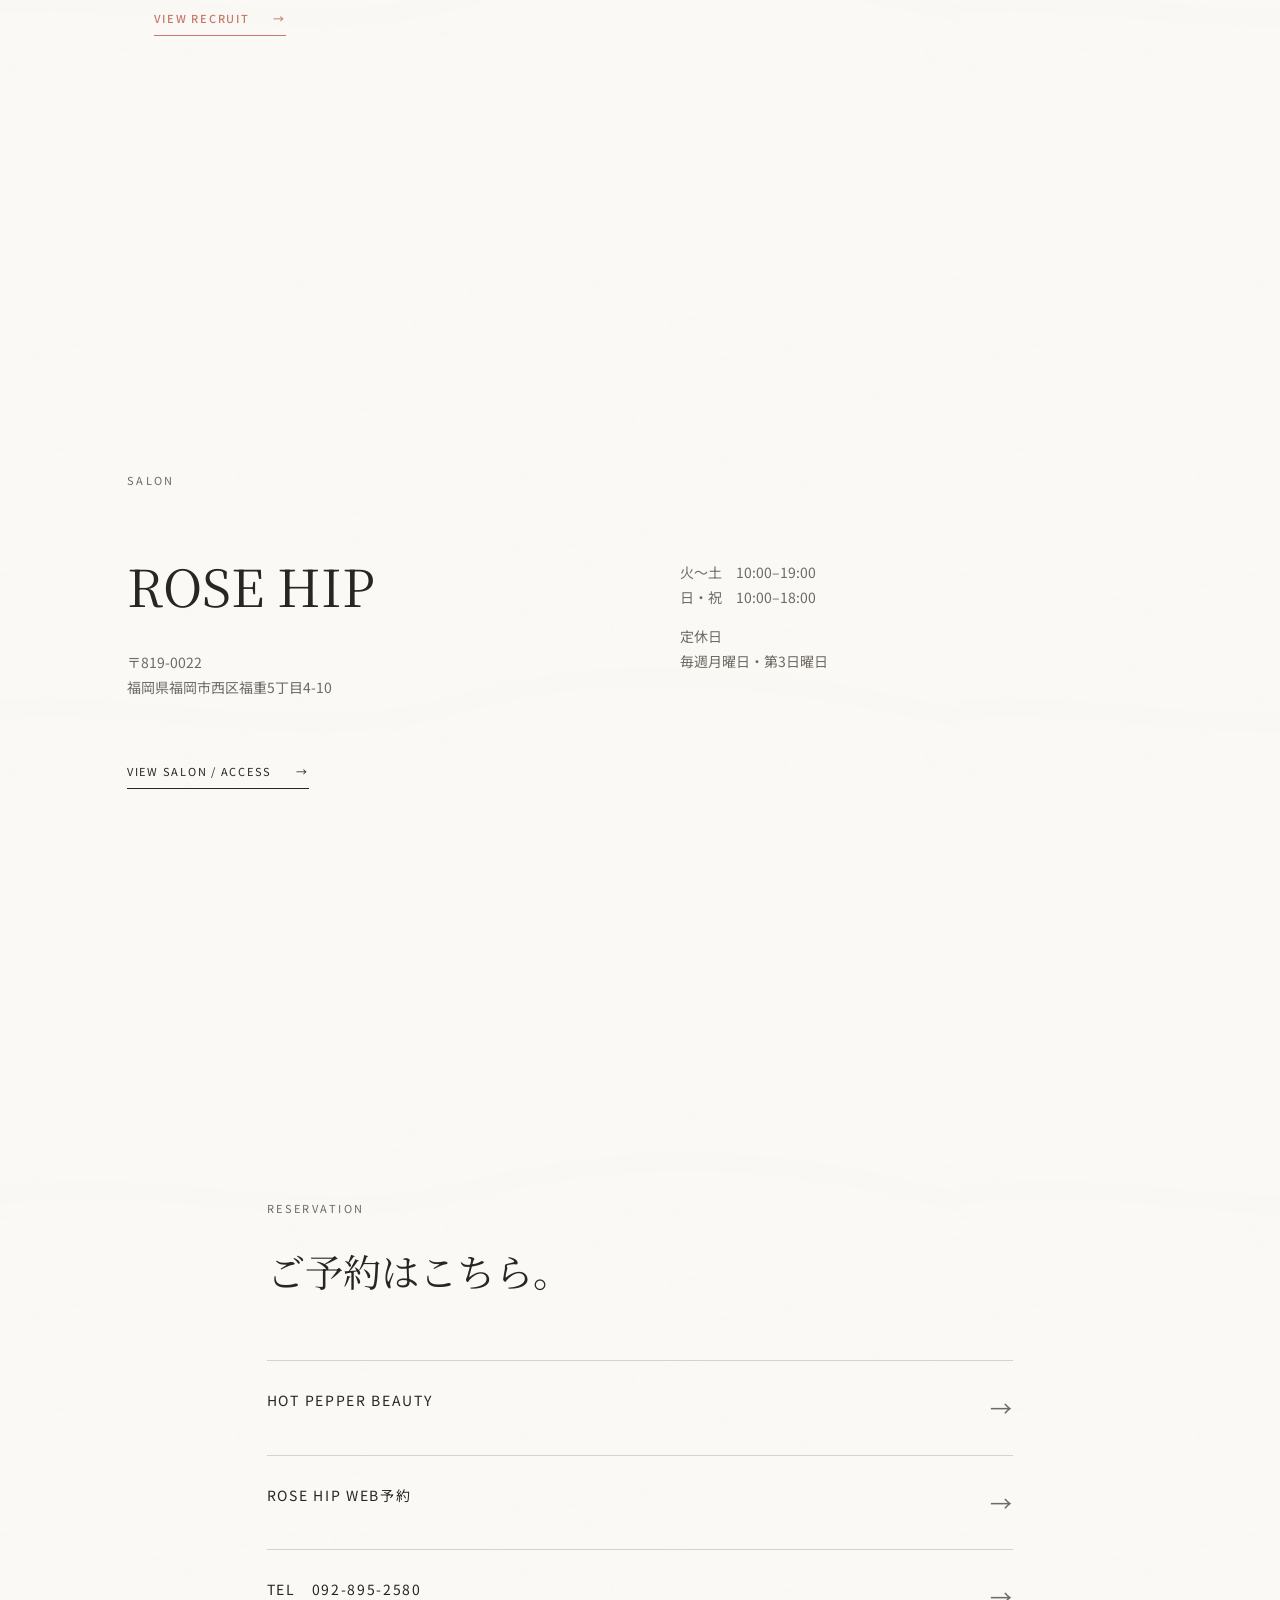
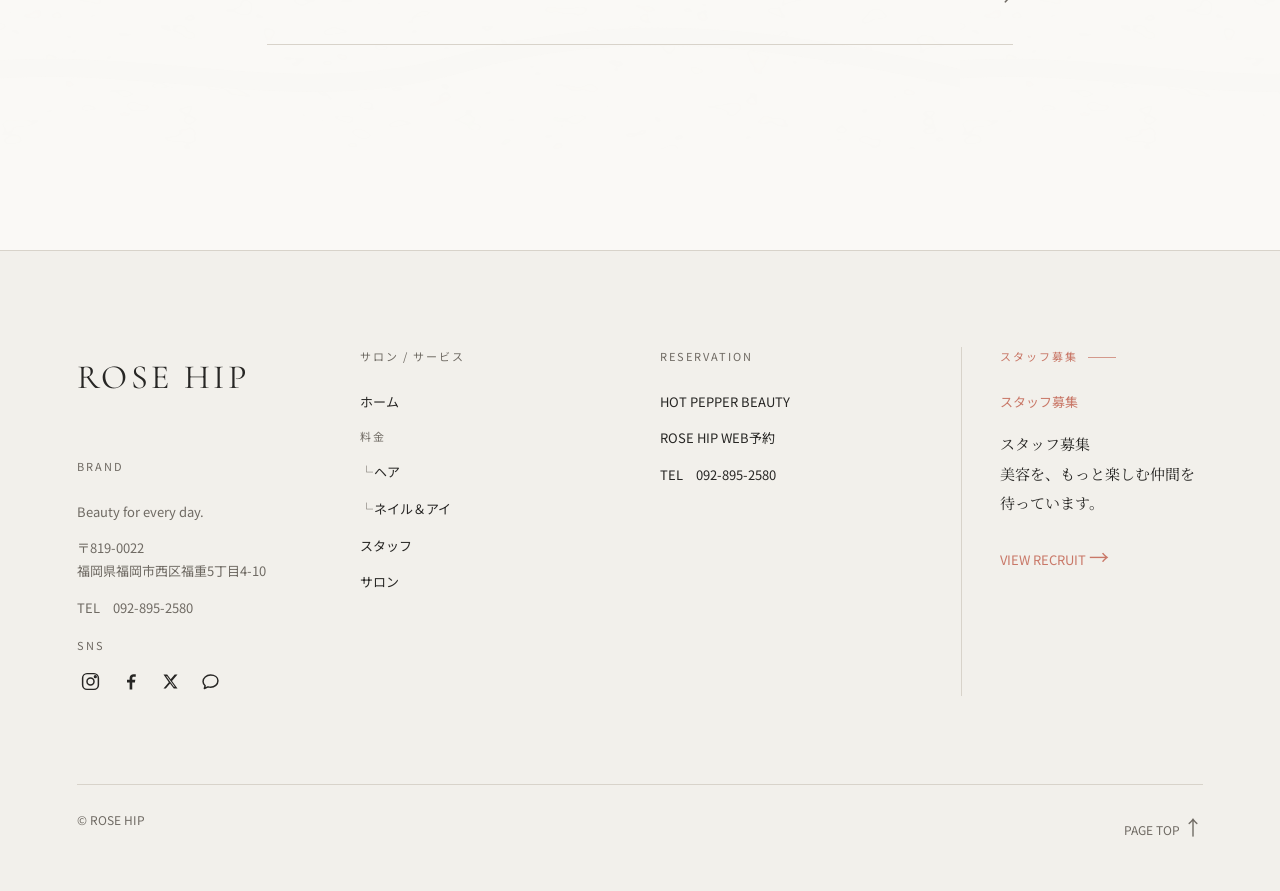
==== commit a4e3de3f: "feat: animate visual arrows across pages" ====
--- a/index.html
+++ b/index.html
@@ -24,18 +24,18 @@
     <main id="top">
       <section class="hero">
         <video class="hero-video hero-video-pc" autoplay muted loop playsinline preload="auto" poster="./assets/images/hero/hero-poster-pc.jpg"><source src="./assets/video/background-pc.mp4" type="video/mp4" media="(min-width: 701px)" /></video>
-        <video class="hero-video hero-video-sp" autoplay muted loop playsinline preload="auto" poster="./assets/images/background/hero-poster-sp.jpg"><source src="./assets/video/background-sp.mp4" type="video/mp4" media="(max-width: 700px)" /></video>
+        <video class="hero-video hero-video-sp" autoplay muted loop playsinline preload="auto" poster="./assets/images/background/rosehip-hero-poster-sp-405x720.jpg"><source src="./assets/video/background-sp.mp4" type="video/mp4" media="(max-width: 700px)" /></video>
         <div class="hero-copy"><p class="eyebrow">BEAUTY FOR EVERY DAY.</p><h1>美容を、<br />もっと日常に。</h1><p class="hero-mark">ROSE HIP</p></div>
         <a class="scroll-cue" href="#about">SCROLL <span>↓</span></a>
       </section>
 
       <section class="about section reveal" id="about"><div class="about-copy"><p class="eyebrow">ABOUT</p><h2>美容の楽しさを、<br />もっと多くの人へ。</h2><p class="body-copy">ROSE HIPは、HAIR・NAIL・EYEを通して、日常の中に美容の楽しさを届けるサロンです。</p><a class="text-link" href="./salon.html">VIEW ABOUT <span>→</span></a></div><figure class="about-image"><img src="./assets/images/about/concept2.jpg" alt="ROSE HIPの店内" /></figure></section>
 
-      <section class="services section reveal" id="services"><div class="section-intro"><p class="eyebrow">OUR SERVICES</p><p class="section-note">あなたらしさに寄り添う、<br />3つの美容。</p></div><div class="service-list"><a class="service-row" href="./hair.html"><span class="service-name">HAIR</span><span class="service-copy">髪から、もっと自分らしく。</span><span class="service-action">料金・メニューを見る →</span></a><a class="service-row" href="./nail-eye.html"><span class="service-name">NAIL</span><span class="service-copy">指先にも、美容の楽しさを。</span><span class="service-action">料金・メニューを見る →</span></a><a class="service-row" href="./nail-eye.html"><span class="service-name">EYE</span><span class="service-copy">目元から、新しい自分へ。</span><span class="service-action">料金・メニューを見る →</span></a></div></section>
+      <section class="services section reveal" id="services"><div class="section-intro"><p class="eyebrow">OUR SERVICES</p><p class="section-note">あなたらしさに寄り添う、<br />3つの美容。</p></div><div class="service-list"><a class="service-row" href="./hair.html"><span class="service-name">HAIR</span><span class="service-copy">髪から、もっと自分らしく。</span><span class="service-action">料金・メニューを見る <span class="arrow arrow--right" aria-hidden="true">→</span></span></a><a class="service-row" href="./nail-eye.html"><span class="service-name">NAIL</span><span class="service-copy">指先にも、美容の楽しさを。</span><span class="service-action">料金・メニューを見る <span class="arrow arrow--right" aria-hidden="true">→</span></span></a><a class="service-row" href="./nail-eye.html"><span class="service-name">EYE</span><span class="service-copy">目元から、新しい自分へ。</span><span class="service-action">料金・メニューを見る <span class="arrow arrow--right" aria-hidden="true">→</span></span></a></div></section>
 
       <section class="every-age section reveal"><p class="eyebrow">FOR EVERY AGE</p><div class="age-copy"><h2>年齢を重ねても、<br />美容を楽しむ。</h2><p class="body-copy">ライフステージが変わっても、<br />「キレイになりたい」という気持ちに、<br />ずっと寄り添います。</p></div></section>
 
-      <section class="staff section reveal" id="staff"><div class="staff-copy"><p class="eyebrow">STAFF</p><h2>美容をつくる、<br />ROSE HIPの人たち。</h2><p class="body-copy">一人ひとりの毎日に寄り添う、<br />あたたかなスタッフが待っています。</p><a class="text-link" href="#staff">VIEW STAFF <span>→</span></a></div><figure class="staff-image"><img src="./assets/images/recruit/syuurei.jpg" alt="ROSE HIPのスタッフ" /></figure></section>
+      <section class="staff section reveal" id="staff"><div class="staff-copy"><p class="eyebrow">STAFF</p><h2>美容をつくる、<br />ROSE HIPの人たち。</h2><p class="body-copy">一人ひとりの毎日に寄り添う、<br />あたたかなスタッフが待っています。</p><a class="text-link" href="./staff.html">VIEW STAFF <span>→</span></a></div><figure class="staff-image"><img src="./assets/images/recruit/syuurei.jpg" alt="ROSE HIPのスタッフ" /></figure></section>
 
       <section class="recruit section reveal" id="recruit"><div class="recruit-inner"><div class="recruit-copy"><p class="eyebrow">RECRUIT</p><h2>美容が好き。<br />だから、もっと<br />本気になれる。</h2><p class="recruit-services">HAIR / NAIL / EYE</p><p class="body-copy">経験を活かして、<br />美容をもっと楽しみたい方へ。</p><a class="light-link" href="./recruit.html">VIEW RECRUIT <span>→</span></a></div><figure class="recruit-image"><img src="./assets/images/recruit/start.jpg" alt="施術中の様子" /></figure></div></section>
 
--- a/styles.css
+++ b/styles.css
@@ -18,6 +18,16 @@
   .recruit-image{aspect-ratio:16/10;transform:translateY(34px)}
   .recruit-copy{padding-top:clamp(25px,4vw,65px);max-width:500px}
 }
+
+/* Visual arrows flow continuously without moving their surrounding labels. */
+.arrow,.scroll-cue span,.text-link span,.light-link span,.reservation-list a>span:last-child,.job-list i,.entry-list a>span:last-child,.reserve-method-copy em i,.contact-form button span,.error-footer a>span,.footer-recruit>a:last-child,.footer-bottom>a,.recruit-arrow{display:inline-block;will-change:transform}
+.arrow--right,.text-link span,.light-link span,.reservation-list a>span:last-child,.job-list i,.entry-list a>span:last-child,.reserve-method-copy em i,.contact-form button span,.error-footer a>span,.footer-recruit>a:last-child .arrow,.footer-bottom>a .arrow,.recruit-arrow{animation:arrow-flow-right 2.5s ease-in-out infinite}
+.scroll-cue span{animation:arrow-flow-down 2.5s ease-in-out infinite}
+.arrow--up{animation:arrow-flow-up 2.5s ease-in-out infinite}
+@keyframes arrow-flow-right{0%,100%{transform:translateX(0)}50%{transform:translateX(7px)}}
+@keyframes arrow-flow-down{0%,100%{transform:translateY(0)}50%{transform:translateY(7px)}}
+@keyframes arrow-flow-up{0%,100%{transform:translateY(0)}50%{transform:translateY(-7px)}}
+@media(prefers-reduced-motion:reduce){.arrow,.scroll-cue span,.text-link span,.light-link span,.reservation-list a>span:last-child,.job-list i,.entry-list a>span:last-child,.reserve-method-copy em i,.contact-form button span,.error-footer a>span,.footer-recruit>a:last-child .arrow,.footer-bottom>a .arrow,.recruit-arrow{animation:none}}
 @media(max-width:700px){.about-image{aspect-ratio:4/5}.staff-image{aspect-ratio:4/5}.recruit-image{aspect-ratio:4/3}.services{padding-top:84px;padding-bottom:84px}.every-age{min-height:500px;padding-top:105px;padding-bottom:105px}}
 .light-link{display:inline-block;margin-top:28px;font-size:11px;letter-spacing:.16em;border-bottom:1px solid currentColor;padding-bottom:6px}.light-link span{margin-left:20px}.photo-placeholder{position:relative;display:flex;align-items:center;justify-content:center;text-align:center;background:var(--soft);border:1px solid var(--line);color:var(--ink);overflow:hidden}.photo-placeholder::before{content:'';position:absolute;inset:14px;border:1px solid rgba(216,211,202,.72);pointer-events:none}.photo-placeholder__copy{position:relative;z-index:1;display:flex;flex-direction:column;gap:4px;align-items:center;padding:20px;font-family:'Cormorant Garamond',serif;letter-spacing:.12em}.photo-placeholder__title{font-size:clamp(20px,2.1vw,30px);line-height:1.15}.photo-placeholder__note{font-family:'Noto Sans JP',sans-serif;font-size:12px;letter-spacing:.08em;color:var(--muted)}
 @media(max-width:700px){.photo-placeholder::before{inset:10px}.photo-placeholder__copy{padding:16px}.photo-placeholder__title{font-size:22px}.photo-placeholder__note{font-size:11px}}
@@ -80,7 +90,8 @@
 /* Responsive fixes: safe-area only, CTA ring anchored to the CTA itself. */
 @media(max-width:700px){body{padding-bottom:env(safe-area-inset-bottom)}.recruit-float{bottom:calc(86px + env(safe-area-inset-bottom))}}
 @media(min-width:701px){.recruit-float .recruit-float__body{position:static}.recruit-float .recruit-float-center{position:absolute;inset:0}}
-.footer-social{display:flex;flex-direction:column;gap:12px}.footer-social a{font-family:'Cormorant Garamond',serif;letter-spacing:.06em}
+.footer-social{display:flex;flex-wrap:wrap;align-items:center;gap:12px;margin-top:2px}.footer-social .footer-heading{width:100%;flex-basis:100%;margin-bottom:0}.footer-social a{display:inline-flex;align-items:center;justify-content:center;width:28px;height:28px;color:var(--ink);transition:color .2s,transform .2s}.footer-social a:hover,.footer-social a:focus-visible{color:var(--recruit);transform:translateY(-2px)}.footer-social svg{width:21px;height:21px;fill:none;stroke:currentColor;stroke-width:1.7;stroke-linecap:round;stroke-linejoin:round}.footer-social a:nth-of-type(2) svg,.footer-social a:nth-of-type(3) svg{fill:currentColor;stroke:none}.footer-social-line{fill:none!important;stroke:var(--soft)!important;stroke-width:1.5!important}
+@media (min-width:701px) and (max-width:900px){.footer-renewed{grid-template-columns:1fr 1fr;gap:42px 32px}.footer-recruit{grid-column:1/-1;border-left:0;border-top:1px solid var(--line);padding:28px 0 0}.footer-bottom{margin-top:56px}}
 .nav-dropdown{position:relative}.nav-dropdown-toggle{border:0;background:none;color:inherit;font:inherit;letter-spacing:inherit;padding:0;cursor:pointer;min-height:44px}.nav-dropdown-toggle span{font-size:.7em;margin-left:3px}.nav-dropdown-menu{position:absolute;top:calc(100% + 10px);left:50%;min-width:150px;padding:10px;background:var(--paper);color:var(--ink);border:1px solid var(--line);box-shadow:0 8px 22px rgba(39,38,36,.08);transform:translate(-50%,-6px);opacity:0;visibility:hidden;pointer-events:none;transition:opacity .2s,transform .2s}.nav-dropdown.open .nav-dropdown-menu{opacity:1;visibility:visible;pointer-events:auto;transform:translate(-50%,0)}.nav-dropdown-menu a{display:block;padding:8px 12px;font-size:12px;white-space:nowrap}.nav-dropdown-menu a:hover,.nav-dropdown-menu a:focus-visible{background:var(--soft);outline:none}.recruit-nav-link{color:var(--recruit)}.service-action{font-size:12px;letter-spacing:.08em;text-align:right;white-space:nowrap}.mobile-menu-group{display:flex;flex-direction:column;gap:12px;padding:4px 0 8px;border-top:1px solid var(--line);border-bottom:1px solid var(--line)}.mobile-menu-group>span{font-family:'Noto Sans JP',sans-serif;font-size:13px;letter-spacing:.12em;color:var(--muted)}.mobile-menu-group a{padding-left:18px}.footer-fee-heading{margin-bottom:0}.footer-fee-link{padding-left:14px;position:relative}.footer-fee-link:before{content:'└';position:absolute;left:0;color:var(--muted)}
 @media(max-width:700px){.nav-dropdown-menu{position:static;transform:none;display:none;box-shadow:none;border:0;padding:0;background:transparent}.nav-dropdown.open .nav-dropdown-menu{display:block;opacity:1;visibility:visible;pointer-events:auto}.nav-dropdown-menu a{padding:8px 0}.service-row{grid-template-columns:100px minmax(0,1fr);align-items:start}.service-action{grid-column:2;font-size:10px;letter-spacing:0;text-align:left;white-space:normal;margin-top:4px}.mobile-menu-group a{font-family:'Noto Sans JP',sans-serif;font-size:16px;letter-spacing:.04em}}
 body{background-color:var(--paper);background-image:url('./assets/images/background/plaster-white.svg');background-size:960px 960px;background-repeat:repeat}.recruit,.mobile-menu{background-color:var(--paper);background-image:url('./assets/images/background/plaster-white.svg');background-size:960px 960px;background-repeat:repeat}.site-header.scrolled{background-color:rgba(250,249,246,.96);background-image:url('./assets/images/background/plaster-white.svg');background-size:960px 960px}
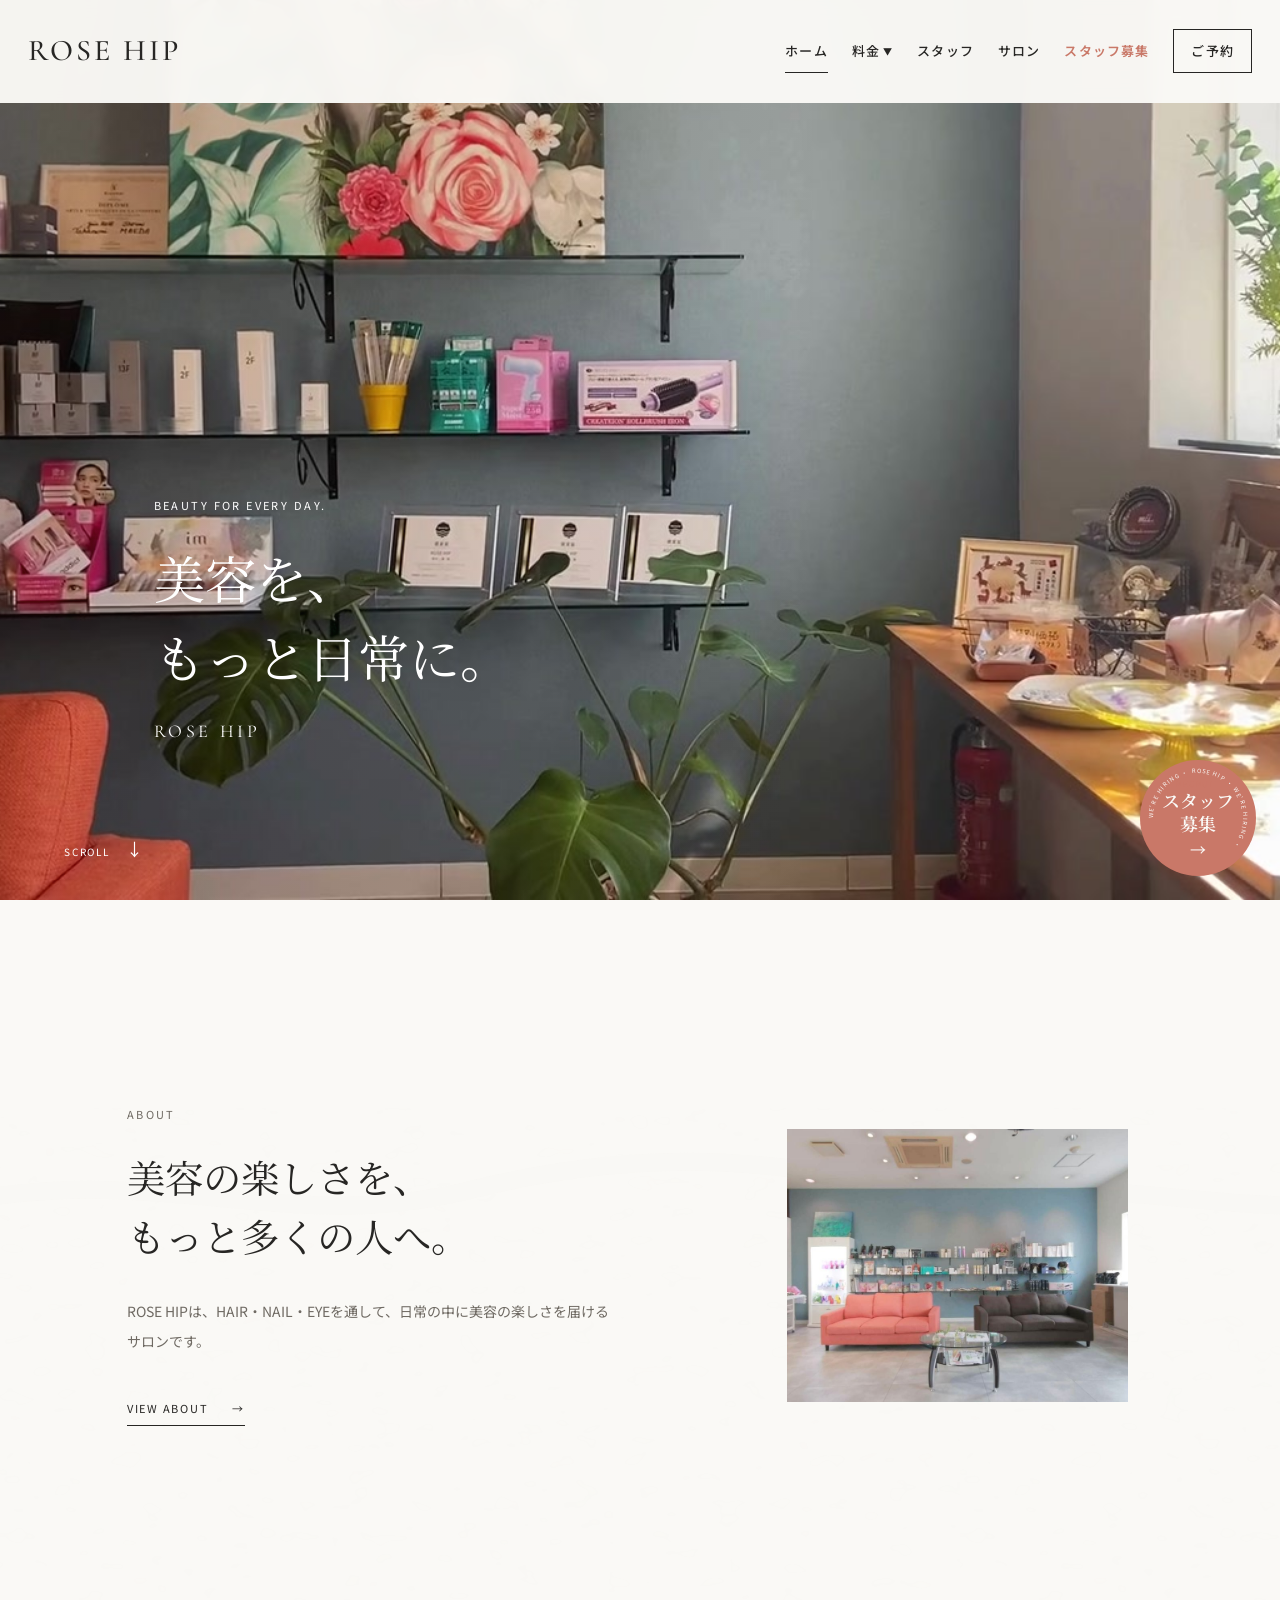
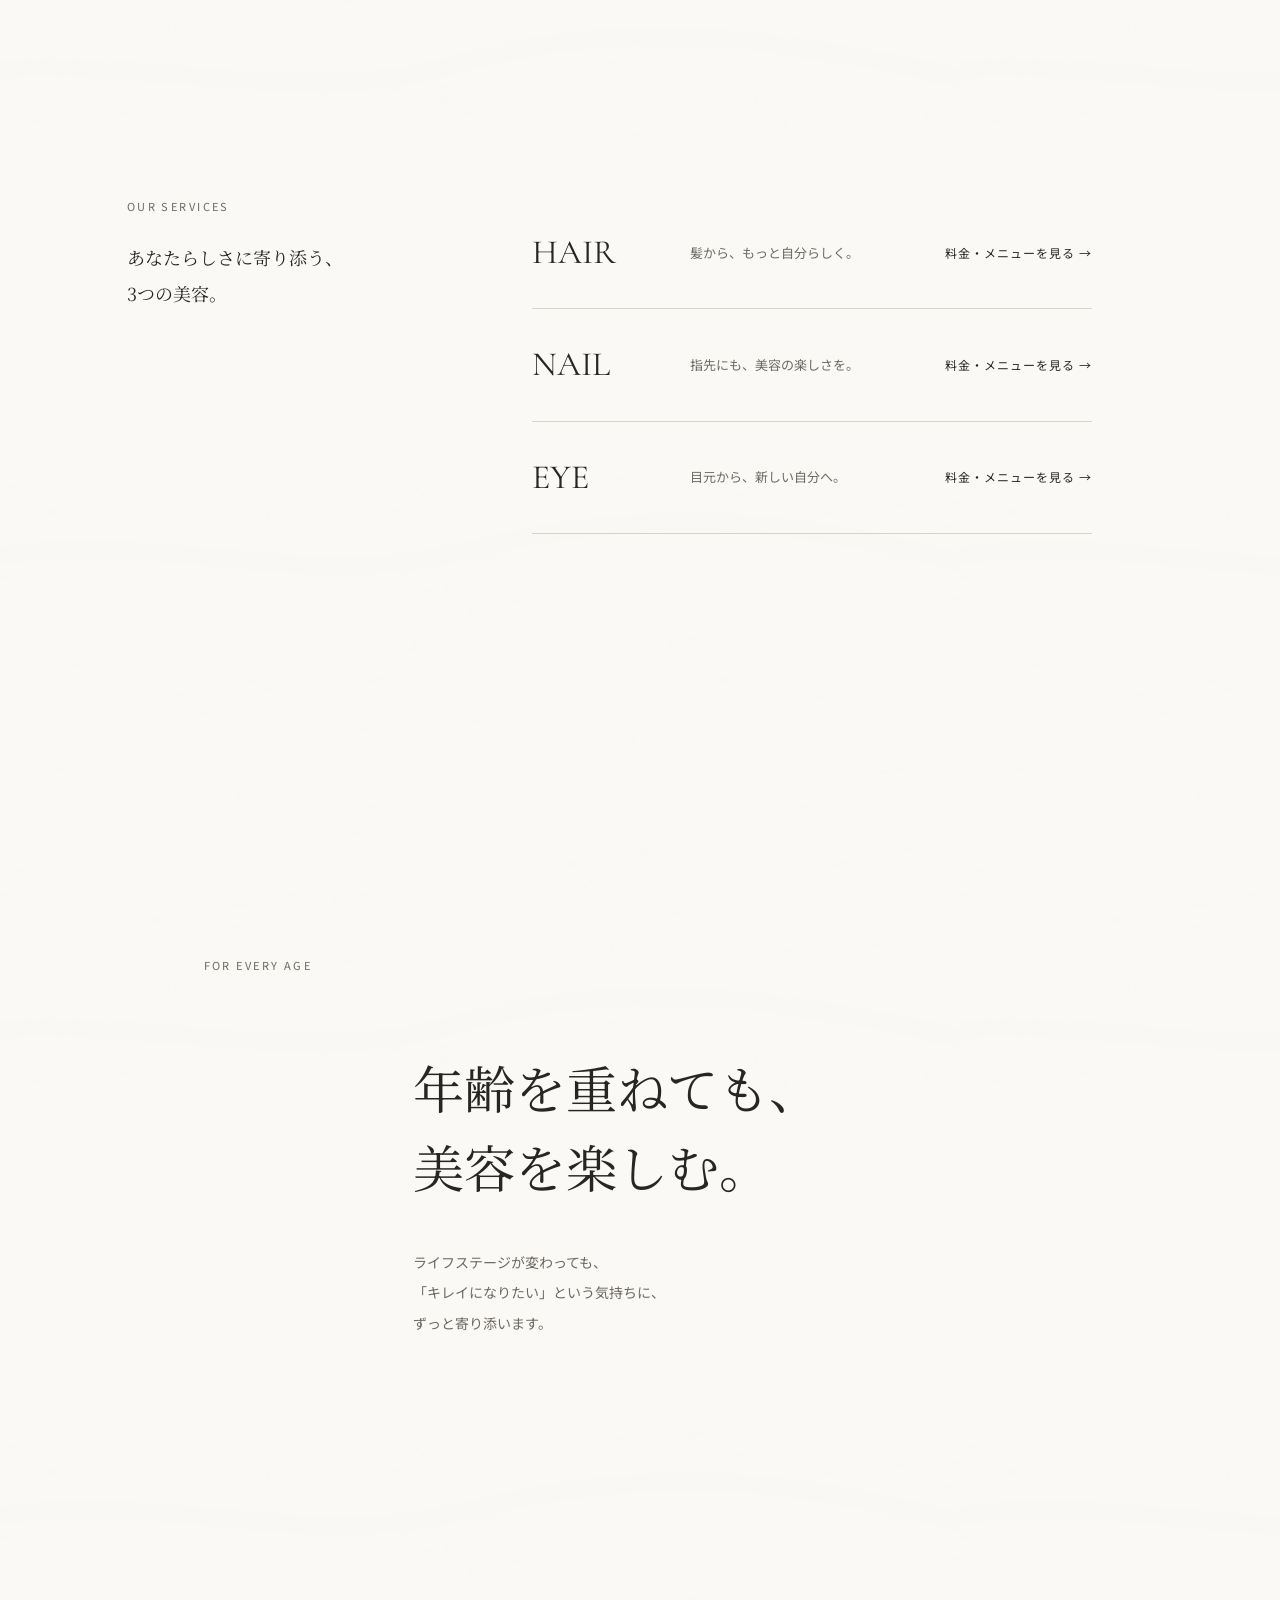
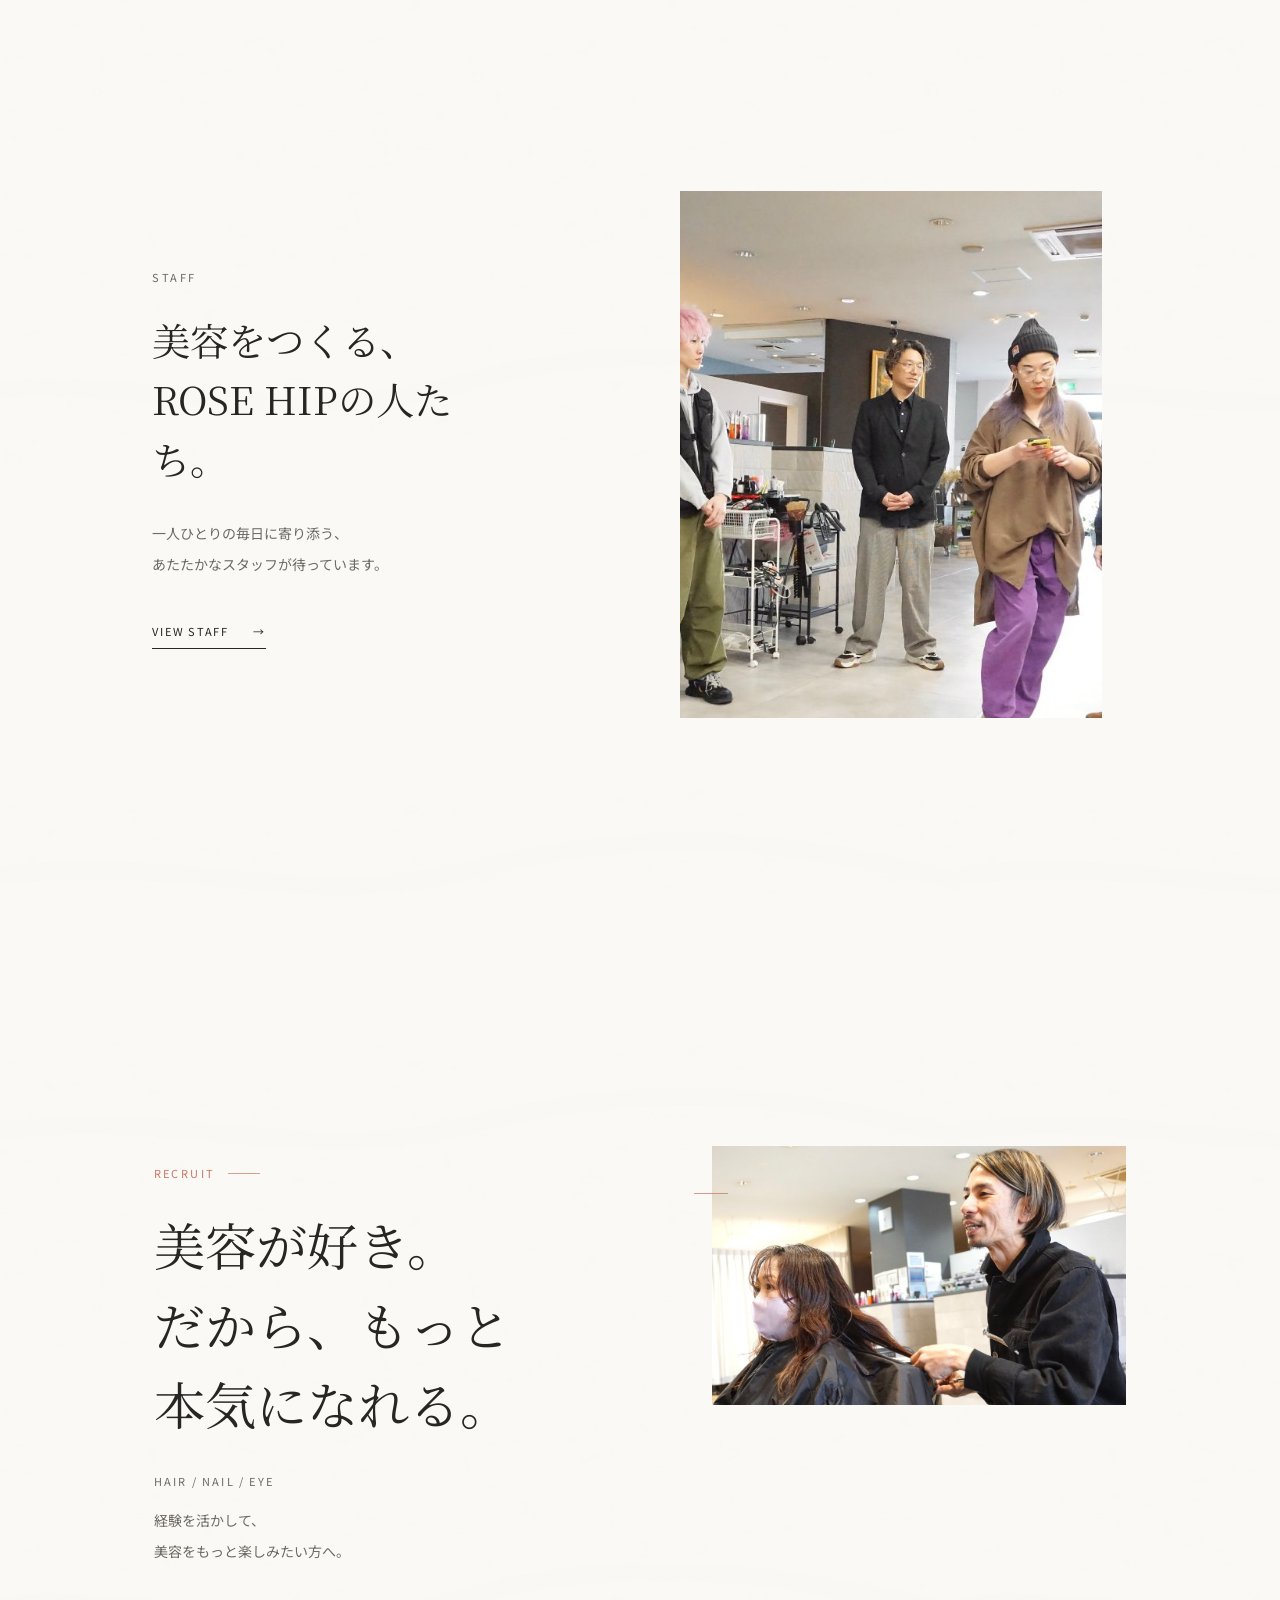
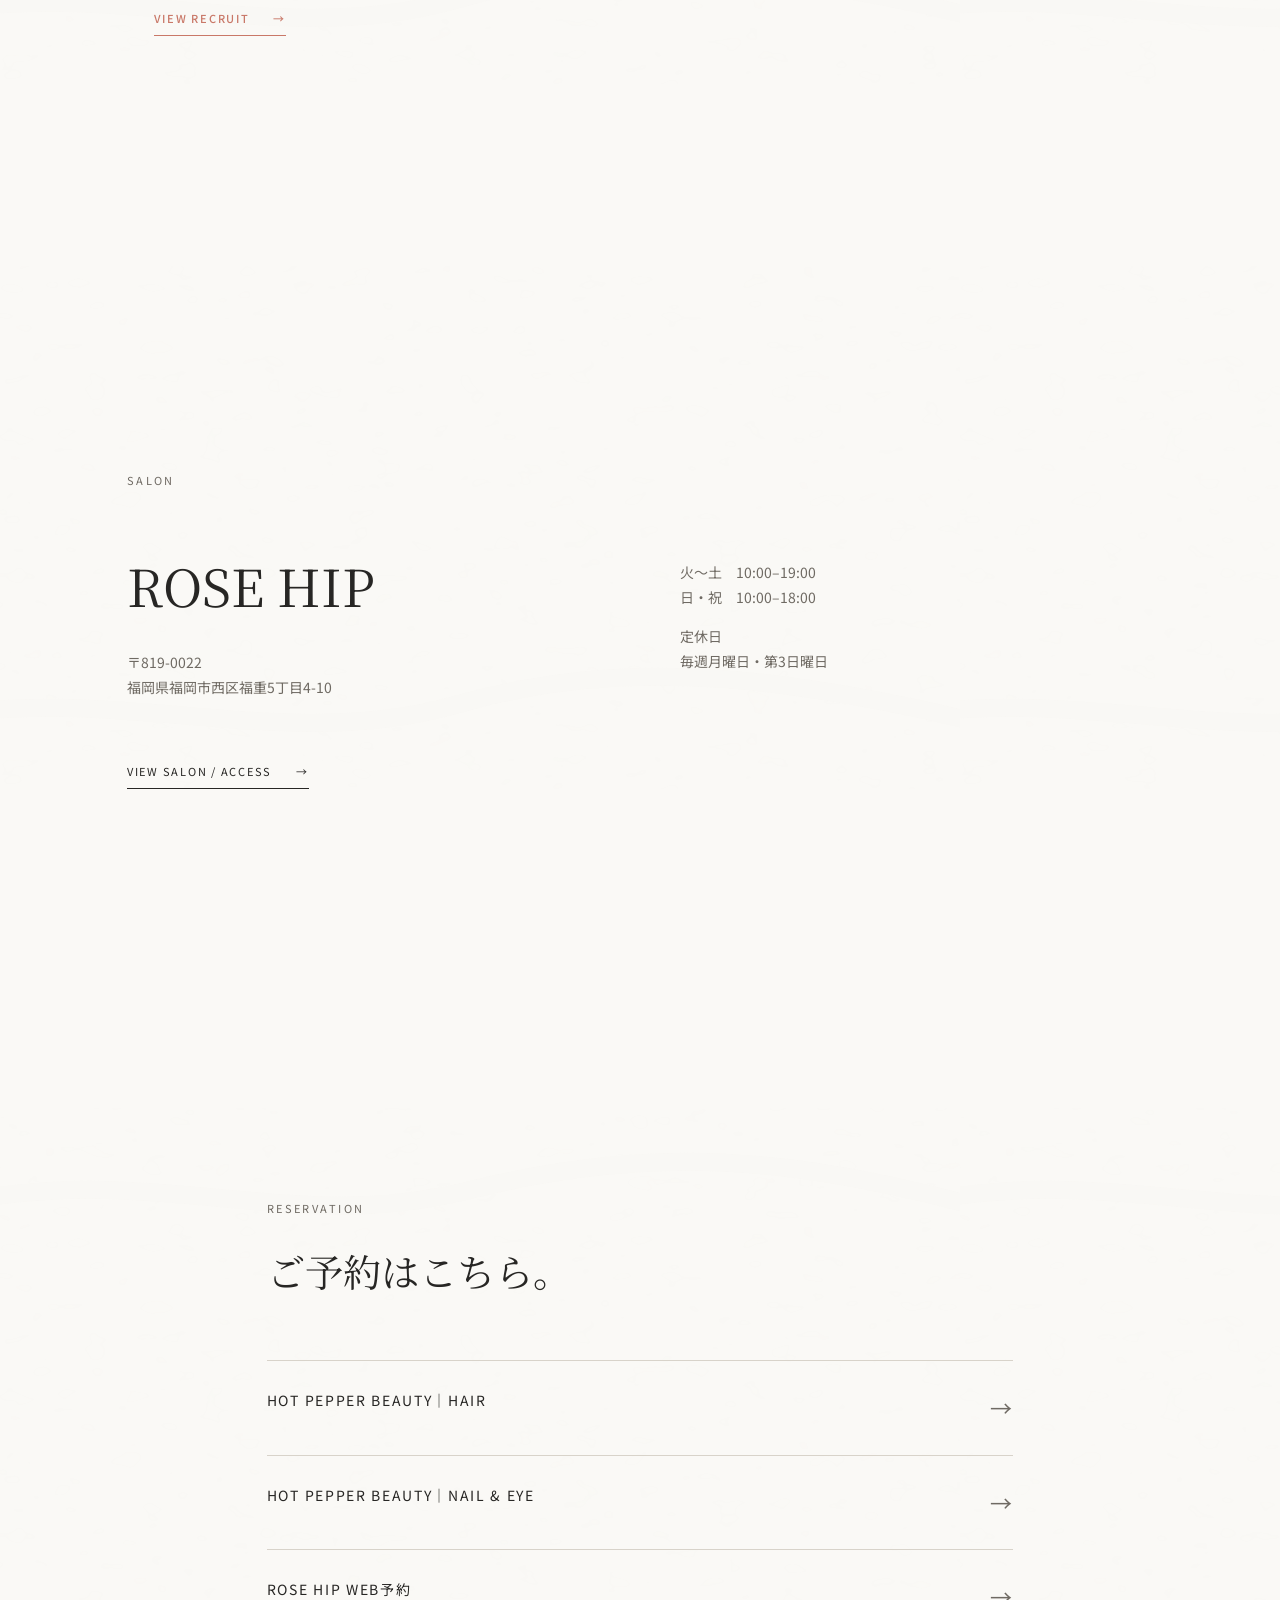
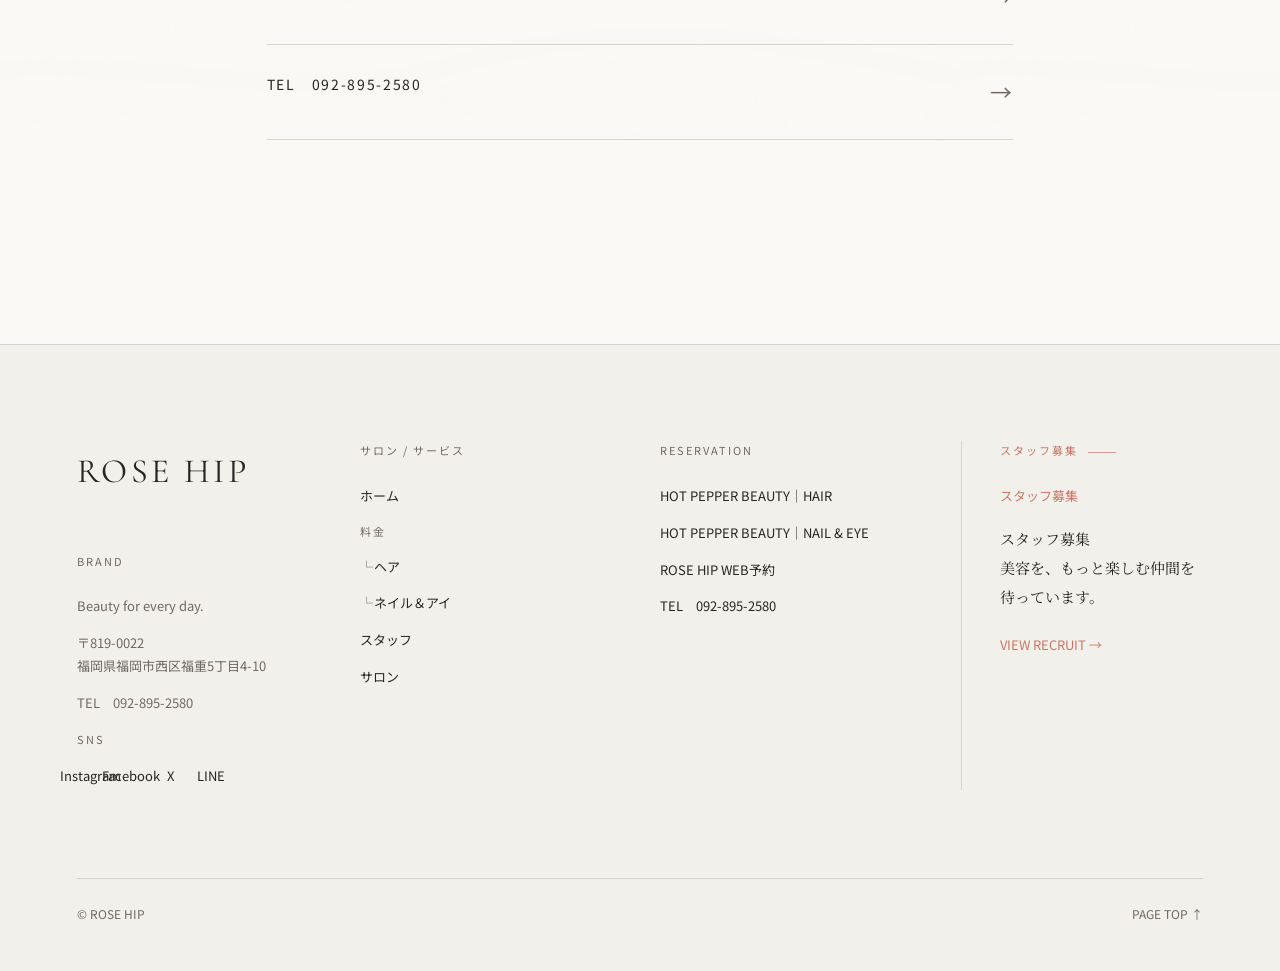
==== commit 0b162a49: "Fix service and reservation links" ====
--- a/index.html
+++ b/index.html
@@ -31,7 +31,7 @@
 
       <section class="about section reveal" id="about"><div class="about-copy"><p class="eyebrow">ABOUT</p><h2>美容の楽しさを、<br />もっと多くの人へ。</h2><p class="body-copy">ROSE HIPは、HAIR・NAIL・EYEを通して、日常の中に美容の楽しさを届けるサロンです。</p><a class="text-link" href="./salon.html">VIEW ABOUT <span>→</span></a></div><figure class="about-image"><img src="./assets/images/about/concept2.jpg" alt="ROSE HIPの店内" /></figure></section>
 
-      <section class="services section reveal" id="services"><div class="section-intro"><p class="eyebrow">OUR SERVICES</p><p class="section-note">あなたらしさに寄り添う、<br />3つの美容。</p></div><div class="service-list"><a class="service-row" href="./hair.html"><span class="service-name">HAIR</span><span class="service-copy">髪から、もっと自分らしく。</span><span class="service-action">料金・メニューを見る <span class="arrow arrow--right" aria-hidden="true">→</span></span></a><a class="service-row" href="./nail-eye.html"><span class="service-name">NAIL</span><span class="service-copy">指先にも、美容の楽しさを。</span><span class="service-action">料金・メニューを見る <span class="arrow arrow--right" aria-hidden="true">→</span></span></a><a class="service-row" href="./nail-eye.html"><span class="service-name">EYE</span><span class="service-copy">目元から、新しい自分へ。</span><span class="service-action">料金・メニューを見る <span class="arrow arrow--right" aria-hidden="true">→</span></span></a></div></section>
+      <section class="services section reveal" id="services"><div class="section-intro"><p class="eyebrow">OUR SERVICES</p><p class="section-note">あなたらしさに寄り添う、<br />3つの美容。</p></div><div class="service-list"><a class="service-row" href="./hair.html"><span class="service-name">HAIR</span><span class="service-copy">髪から、もっと自分らしく。</span><span class="service-action">料金・メニューを見る →</span></a><a class="service-row" href="./nail-eye.html#nail"><span class="service-name">NAIL</span><span class="service-copy">指先にも、美容の楽しさを。</span><span class="service-action">料金・メニューを見る →</span></a><a class="service-row" href="./nail-eye.html#eye"><span class="service-name">EYE</span><span class="service-copy">目元から、新しい自分へ。</span><span class="service-action">料金・メニューを見る →</span></a></div></section>
 
       <section class="every-age section reveal"><p class="eyebrow">FOR EVERY AGE</p><div class="age-copy"><h2>年齢を重ねても、<br />美容を楽しむ。</h2><p class="body-copy">ライフステージが変わっても、<br />「キレイになりたい」という気持ちに、<br />ずっと寄り添います。</p></div></section>
 
@@ -41,7 +41,7 @@
 
       <section class="salon section reveal" id="salon"><p class="eyebrow">SALON</p><div class="salon-grid"><div><h2>ROSE HIP</h2><p>〒819-0022<br />福岡県福岡市西区福重5丁目4-10</p></div><div><p>火〜土　10:00–19:00<br />日・祝　10:00–18:00</p><p>定休日<br />毎週月曜日・第3日曜日</p></div></div><a class="text-link" href="./salon.html">VIEW SALON / ACCESS <span>→</span></a></section>
 
-      <section class="reservation section reveal" id="reservation"><p class="eyebrow">RESERVATION</p><h2>ご予約はこちら。</h2><div class="reservation-list"><a href="https://beauty.hotpepper.jp/slnH000067615/" target="_blank" rel="noopener"><span>HOT PEPPER BEAUTY</span><span>→</span></a><a href="https://rosehip.plus2.vc/sprsv/contents_select.php" target="_blank" rel="noopener"><span>ROSE HIP WEB予約</span><span>→</span></a><a href="tel:0928952580"><span>TEL　092-895-2580</span><span>→</span></a></div></section>
+      <section class="reservation section reveal" id="reservation"><p class="eyebrow">RESERVATION</p><h2>ご予約はこちら。</h2><div class="reservation-list"><a href="https://beauty.hotpepper.jp/slnH000067615/" target="_blank" rel="noopener"><span>HOT PEPPER BEAUTY｜HAIR</span><span>→</span></a><a href="https://beauty.hotpepper.jp/kr/slnH000382965/?cstt=18&amp;wak=KPSC400401_s_link_salontop" target="_blank" rel="noopener"><span>HOT PEPPER BEAUTY｜NAIL &amp; EYE</span><span>→</span></a><a href="https://rosehip.plus2.vc/sprsv/contents_select.php" target="_blank" rel="noopener"><span>ROSE HIP WEB予約</span><span>→</span></a><a href="tel:0928952580"><span>TEL　092-895-2580</span><span>→</span></a></div></section>
     </main>
     <footer class="footer"><div class="footer-brand">ROSE HIP</div><div class="footer-links"><a href="./hair.html">HAIR</a><a href="./nail-eye.html">NAIL &amp; EYE</a><a href="#staff">STAFF</a><a href="./salon.html">SALON</a><a href="./recruit.html">RECRUIT</a><a href="#reservation">RESERVE</a></div><div class="footer-meta"><span>福岡県福岡市西区福重5丁目4-10</span><span>© ROSE HIP</span></div></footer>
     <script src="./script.js?v=42c86e5"></script><script src="./nav-ja.js?v=6391575"></script>
--- a/styles.css
+++ b/styles.css
@@ -1,6 +1,11 @@
 :root{--paper:#faf9f6;--soft:#f2f0eb;--line:#d8d3ca;--ink:#272624;--muted:#6f6a63}*{box-sizing:border-box}html{scroll-behavior:smooth}body{margin:0;background:var(--paper);color:var(--ink);font-family:'Noto Sans JP',sans-serif;line-height:1.8}a{color:inherit;text-decoration:none}img{display:block;width:100%;height:100%;object-fit:cover}.site-header{position:fixed;z-index:10;top:0;left:0;width:100%;display:flex;align-items:center;justify-content:space-between;padding:24px clamp(24px,5vw,72px);color:#fff;transition:.35s}.site-header.scrolled{background:rgba(250,249,246,.96);color:var(--ink);box-shadow:0 1px 0 var(--line)}.brand{font-family:'Cormorant Garamond',serif;font-size:27px;letter-spacing:.1em}.desktop-nav{display:flex;align-items:center;gap:clamp(18px,2.4vw,40px);font-size:11px;letter-spacing:.12em}.reserve-link{padding:7px 16px;border:1px solid currentColor;border-radius:99px}.mobile-reserve,.menu-button,.mobile-menu{display:none}.hero{height:min(100svh,900px);min-height:650px;position:relative;overflow:hidden;background:#aaa}.hero-video{position:absolute;inset:0;width:100%;height:100%;object-fit:cover}.hero-video-sp{display:none}.hero:after{content:'';position:absolute;inset:0;background:linear-gradient(90deg,rgba(39,38,36,.14),transparent 65%)}.hero-copy{position:absolute;z-index:1;left:clamp(24px,12vw,180px);bottom:clamp(110px,15vh,170px);color:#fff}.eyebrow{margin:0 0 22px;color:var(--muted);font-size:11px;letter-spacing:.22em}.hero .eyebrow{color:#fff}.hero h1,.about h2,.every-age h2,.staff h2,.recruit h2,.salon h2,.reservation h2{font-family:'Noto Serif JP',serif;font-weight:400;line-height:1.55}.hero h1{font-size:clamp(34px,4vw,64px);margin:0}.hero-mark{font-family:'Cormorant Garamond',serif;font-size:18px;letter-spacing:.2em}.scroll-cue{position:absolute;z-index:1;bottom:35px;left:clamp(24px,5vw,72px);color:#fff;font-size:10px;letter-spacing:.18em}.scroll-cue span{font-size:17px;margin-left:12px}.section{max-width:1180px;margin:auto;padding:clamp(130px,16vw,220px) clamp(24px,6vw,90px)}.about{display:grid;grid-template-columns:1fr 36%;gap:clamp(70px,12vw,180px);align-items:center}.about h2,.staff h2{font-size:clamp(26px,3vw,43px);margin:0 0 30px}.body-copy{color:var(--muted);font-size:14px;line-height:2.2}.text-link{display:inline-block;margin-top:28px;font-size:11px;letter-spacing:.16em;border-bottom:1px solid currentColor;padding-bottom:6px}.text-link span{margin-left:20px}.about-image{aspect-ratio:3/4;margin:0}.services{display:grid;grid-template-columns:28% 1fr;gap:clamp(60px,12vw,180px)}.section-note{font-family:'Noto Serif JP',serif;font-size:18px;line-height:2}.service-row{display:grid;grid-template-columns:140px 1fr 24px;align-items:center;padding:25px 0;border-bottom:1px solid var(--line)}.service-name{font-family:'Cormorant Garamond',serif;font-size:34px}.service-copy{color:var(--muted);font-size:13px}.arrow{font-size:20px;text-align:right}.every-age{min-height:720px;display:flex;flex-direction:column;justify-content:center}.age-copy{margin-left:28%;margin-top:50px}.every-age h2{font-size:clamp(31px,4vw,58px);margin:0 0 40px}.staff{display:grid;grid-template-columns:1fr 31%;gap:clamp(70px,15vw,220px);align-items:center}.staff-image{aspect-ratio:4/5;margin:0}.recruit{max-width:none;background:var(--paper);padding-left:clamp(24px,12vw,180px);padding-right:clamp(24px,12vw,180px)}.recruit-inner{max-width:1080px;margin:auto;display:grid;grid-template-columns:1fr 39%;align-items:center;gap:clamp(60px,12vw,180px)}.recruit h2{font-size:clamp(32px,4vw,58px);margin:0 0 28px}.recruit-services{font-size:11px;letter-spacing:.2em;color:var(--muted)}.recruit-image{aspect-ratio:4/5;margin:0}.salon-grid{display:grid;grid-template-columns:1fr 1fr;gap:80px;margin:55px 0 20px;color:var(--muted);font-size:14px}.salon h2{font-size:clamp(30px,4vw,52px);color:var(--ink);margin:0 0 25px}.reservation{max-width:900px}.reservation h2{font-size:clamp(29px,3vw,43px);margin:0 0 60px}.reservation-list{border-top:1px solid var(--line)}.reservation-list a{display:flex;justify-content:space-between;padding:22px 0;border-bottom:1px solid var(--line);font-size:12px;letter-spacing:.12em}.footer{background:var(--soft);padding:72px clamp(24px,6vw,90px) 35px}.footer-brand{font-family:'Cormorant Garamond',serif;font-size:34px;letter-spacing:.1em;margin-bottom:35px}.footer-links{display:flex;gap:26px;flex-wrap:wrap;font-size:11px;letter-spacing:.12em}.footer-meta{display:flex;justify-content:space-between;margin-top:90px;color:var(--muted);font-size:11px}.reveal{opacity:0;transform:translateY(20px);transition:opacity .8s,transform .8s}.reveal.visible{opacity:1;transform:none}@media(max-width:700px){.site-header{padding:18px 20px;gap:16px}.desktop-nav{display:none}.mobile-reserve{display:block;margin-left:auto;font-size:10px;letter-spacing:.14em;border-bottom:1px solid currentColor;padding-bottom:3px}.menu-button{display:block;background:none;border:0;color:inherit;font:inherit;font-size:10px;letter-spacing:.14em;padding:0}.mobile-menu{position:fixed;z-index:9;inset:0;background:var(--paper);padding:110px 24px 30px;display:flex;flex-direction:column;gap:18px;font-family:'Cormorant Garamond',serif;font-size:25px;letter-spacing:.1em;opacity:0;pointer-events:none;transition:.3s}.mobile-menu.open{opacity:1;pointer-events:auto}.hero{min-height:680px}.hero-video-pc{display:none}.hero-video-sp{display:block}.hero-copy{left:24px;bottom:105px}.hero h1{font-size:34px}.section{padding:100px 24px}.about,.services,.staff,.recruit-inner{display:flex;flex-direction:column;gap:52px;align-items:stretch}.about-image,.staff-image{width:68%;align-self:flex-end}.about h2,.staff h2{font-size:28px}.services{gap:46px}.service-row{grid-template-columns:100px 1fr 20px;padding:20px 0}.service-name{font-size:29px}.every-age{min-height:560px;padding-top:120px;padding-bottom:120px}.age-copy{margin:40px 0 0}.every-age h2{font-size:31px}.recruit{padding:100px 24px}.recruit-image{width:78%;align-self:flex-end}.salon-grid{grid-template-columns:1fr;gap:20px;margin-top:40px}.reservation h2{margin-bottom:40px}.footer{padding:55px 24px 28px}.footer-meta{margin-top:65px;flex-direction:column;gap:12px}.recruit h2{font-size:32px}}@media(prefers-reduced-motion:reduce){html{scroll-behavior:auto}.reveal{transition:none}}
 
 :root{--editorial-line:var(--line)}
+:is(.site-header a,.site-header button,.mobile-menu a,.footer-links a,.text-link,.light-link,.service-row,.reservation-list a,.reserve-method[href],.reserve-method-links a,.job-tabs a,.entry-list a,.contact-form button):not(.scroll-cue){transition:color .3s ease,border-color .3s ease}
+:is(.site-header a,.site-header button,.mobile-menu a,.footer-links a,.text-link,.light-link,.service-row,.reservation-list a,.reserve-method[href],.reserve-method-links a,.job-tabs a,.entry-list a,.contact-form button):not(.scroll-cue):is(:hover,:focus-visible){color:var(--recruit-hover)}
+.service-row:hover .service-copy,.service-row:focus-visible .service-copy{color:var(--recruit-hover)}
+.service-row .service-action,.service-row .service-name,.service-row .arrow,.text-link span,.light-link span{transition:color .3s ease}
+.service-row:focus-visible,.text-link:focus-visible,.light-link:focus-visible{outline:2px solid currentColor;outline-offset:4px}
 @media(min-width:701px){
   .about{grid-template-columns:minmax(0,1fr) 34%;gap:clamp(90px,13vw,190px);padding-right:clamp(48px,8vw,120px)}
   .about-copy{max-width:500px}
@@ -18,16 +23,6 @@
   .recruit-image{aspect-ratio:16/10;transform:translateY(34px)}
   .recruit-copy{padding-top:clamp(25px,4vw,65px);max-width:500px}
 }
-
-/* Visual arrows flow continuously without moving their surrounding labels. */
-.arrow,.scroll-cue span,.text-link span,.light-link span,.reservation-list a>span:last-child,.job-list i,.entry-list a>span:last-child,.reserve-method-copy em i,.contact-form button span,.error-footer a>span,.footer-recruit>a:last-child,.footer-bottom>a,.recruit-arrow{display:inline-block;will-change:transform}
-.arrow--right,.text-link span,.light-link span,.reservation-list a>span:last-child,.job-list i,.entry-list a>span:last-child,.reserve-method-copy em i,.contact-form button span,.error-footer a>span,.footer-recruit>a:last-child .arrow,.footer-bottom>a .arrow,.recruit-arrow{animation:arrow-flow-right 2.5s ease-in-out infinite}
-.scroll-cue span{animation:arrow-flow-down 2.5s ease-in-out infinite}
-.arrow--up{animation:arrow-flow-up 2.5s ease-in-out infinite}
-@keyframes arrow-flow-right{0%,100%{transform:translateX(0)}50%{transform:translateX(7px)}}
-@keyframes arrow-flow-down{0%,100%{transform:translateY(0)}50%{transform:translateY(7px)}}
-@keyframes arrow-flow-up{0%,100%{transform:translateY(0)}50%{transform:translateY(-7px)}}
-@media(prefers-reduced-motion:reduce){.arrow,.scroll-cue span,.text-link span,.light-link span,.reservation-list a>span:last-child,.job-list i,.entry-list a>span:last-child,.reserve-method-copy em i,.contact-form button span,.error-footer a>span,.footer-recruit>a:last-child .arrow,.footer-bottom>a .arrow,.recruit-arrow{animation:none}}
 @media(max-width:700px){.about-image{aspect-ratio:4/5}.staff-image{aspect-ratio:4/5}.recruit-image{aspect-ratio:4/3}.services{padding-top:84px;padding-bottom:84px}.every-age{min-height:500px;padding-top:105px;padding-bottom:105px}}
 .light-link{display:inline-block;margin-top:28px;font-size:11px;letter-spacing:.16em;border-bottom:1px solid currentColor;padding-bottom:6px}.light-link span{margin-left:20px}.photo-placeholder{position:relative;display:flex;align-items:center;justify-content:center;text-align:center;background:var(--soft);border:1px solid var(--line);color:var(--ink);overflow:hidden}.photo-placeholder::before{content:'';position:absolute;inset:14px;border:1px solid rgba(216,211,202,.72);pointer-events:none}.photo-placeholder__copy{position:relative;z-index:1;display:flex;flex-direction:column;gap:4px;align-items:center;padding:20px;font-family:'Cormorant Garamond',serif;letter-spacing:.12em}.photo-placeholder__title{font-size:clamp(20px,2.1vw,30px);line-height:1.15}.photo-placeholder__note{font-family:'Noto Sans JP',sans-serif;font-size:12px;letter-spacing:.08em;color:var(--muted)}
 @media(max-width:700px){.photo-placeholder::before{inset:10px}.photo-placeholder__copy{padding:16px}.photo-placeholder__title{font-size:22px}.photo-placeholder__note{font-size:11px}}
@@ -67,6 +62,10 @@
 @media(max-width:700px){.recruit-float__body{position:static;display:block}.recruit-float-center{position:absolute;inset:0;display:flex;flex-direction:column;align-items:center;justify-content:center;gap:0;z-index:2}.recruit-float-center .recruit-float__eyebrow{display:none}.recruit-float-center .recruit-float__title{margin:0;transform:none;line-height:1.2}.recruit-float-center .recruit-float__title:after{margin-top:6px;transform:none;line-height:1}.recruit-float:hover .recruit-float-center .recruit-float__title:after{transform:translateX(3px)}.recruit-ring{z-index:1}}
 /* Mobile center group: real children in normal flow */
 @media(max-width:700px){.recruit-float__body{position:static!important;display:block!important;padding:0!important;transform:none!important}.recruit-float-center{position:absolute!important;inset:0!important;display:flex!important;flex-direction:column!important;align-items:center!important;justify-content:center!important;gap:0!important;text-align:center!important;transform:none!important;margin:0!important}.recruit-word{position:static!important;display:block!important;margin:0!important;transform:none!important;font-family:'Noto Serif JP',serif;font-size:14px;font-weight:600;line-height:1.2;color:var(--paper)}.recruit-arrow{position:static!important;display:block!important;margin:6px 0 0!important;padding:0!important;transform:none!important;font-family:'Noto Sans JP',sans-serif;font-size:14px;line-height:1;color:var(--paper);transition:transform .25s}.recruit-float:hover .recruit-arrow{transform:translateX(3px)!important}.recruit-ring{position:absolute!important;inset:4px!important;z-index:1!important}.recruit-float-center{z-index:2!important}}
+
+/* Unified accent feedback for every interactive link; scroll cues remain neutral. */
+:is(.footer-group a,.footer-social a,.recruit-nav-link,.mobile-menu a[href*="recruit"]):is(:hover,:focus-visible){color:var(--recruit-hover)}
+:is(.reservation-list a:hover,.reservation-list a:focus-visible)>span{color:var(--recruit-hover)}
 /* Mobile final typography balance */
 @media(max-width:700px){.recruit-word{font-size:12.5px;line-height:1.16}.recruit-arrow{font-size:13px;margin-top:6px!important;line-height:1}}
 /* Mobile center group visual-weight adjustment */
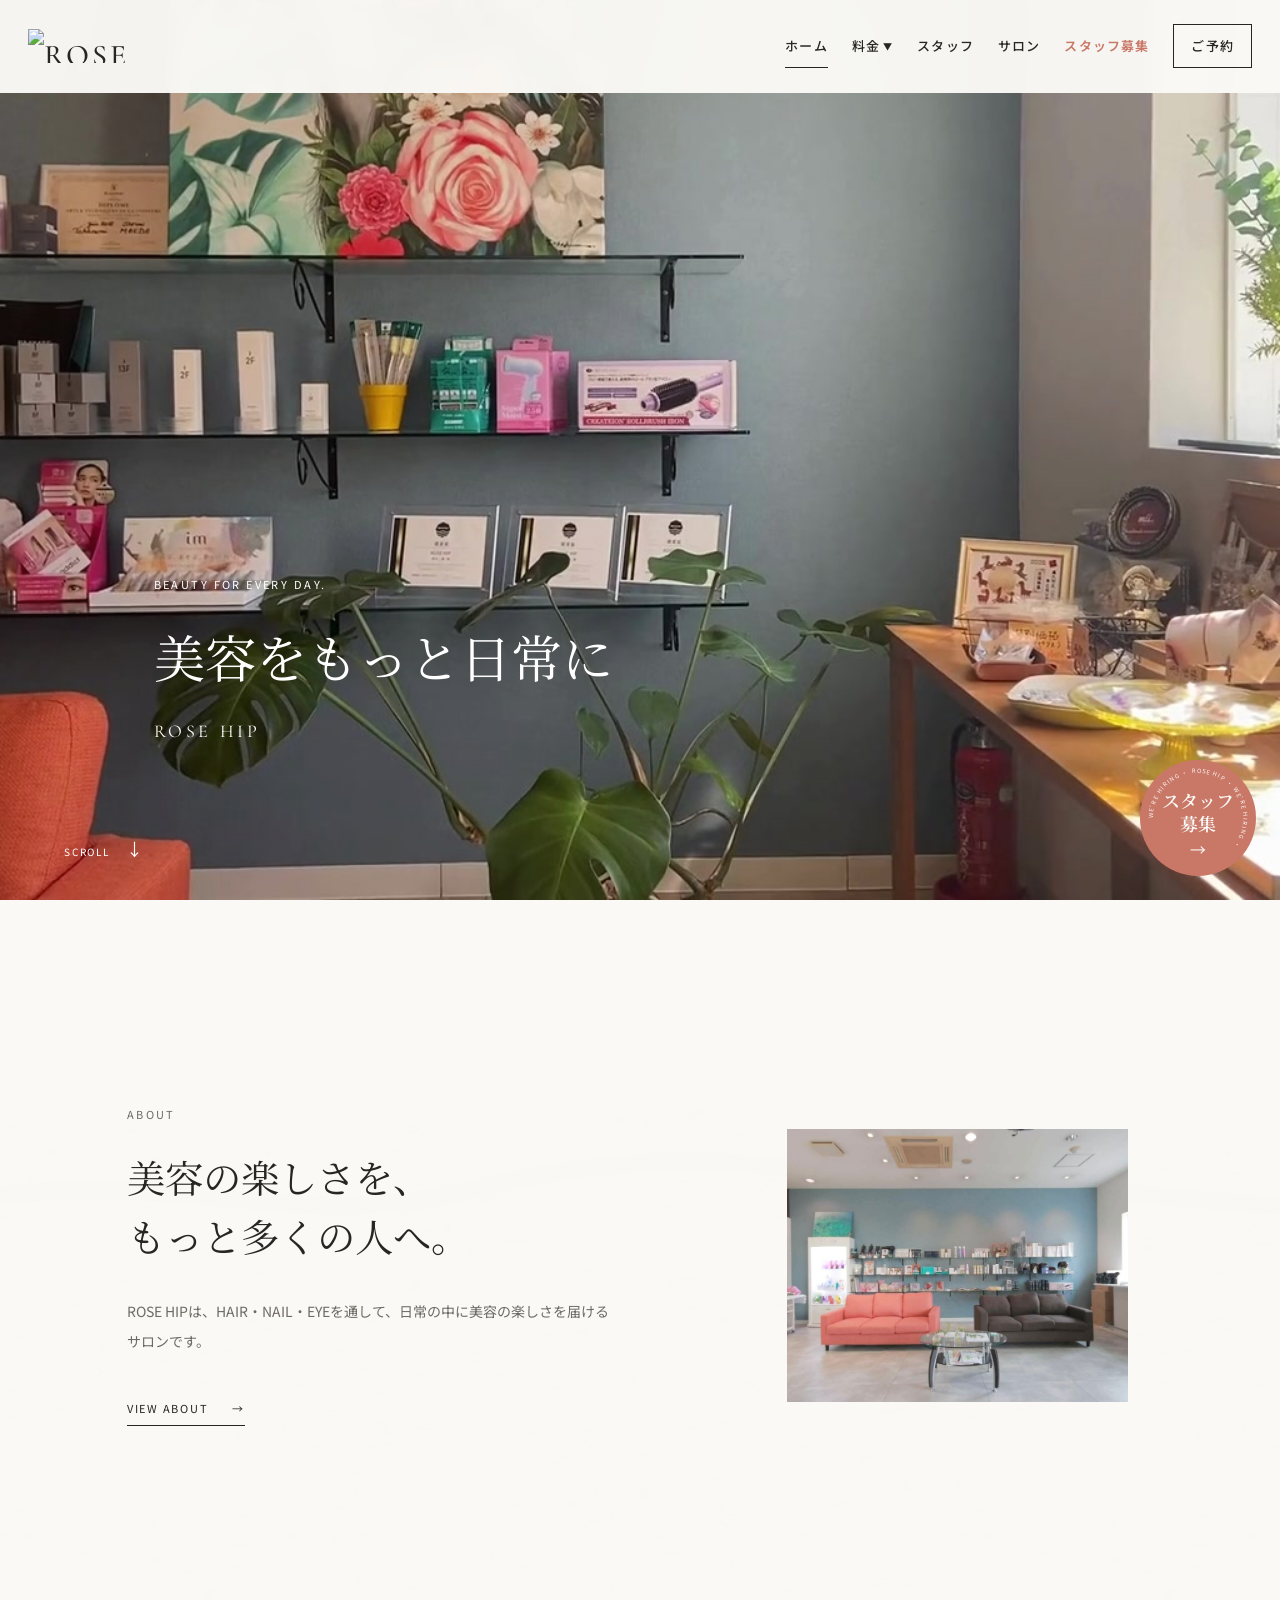
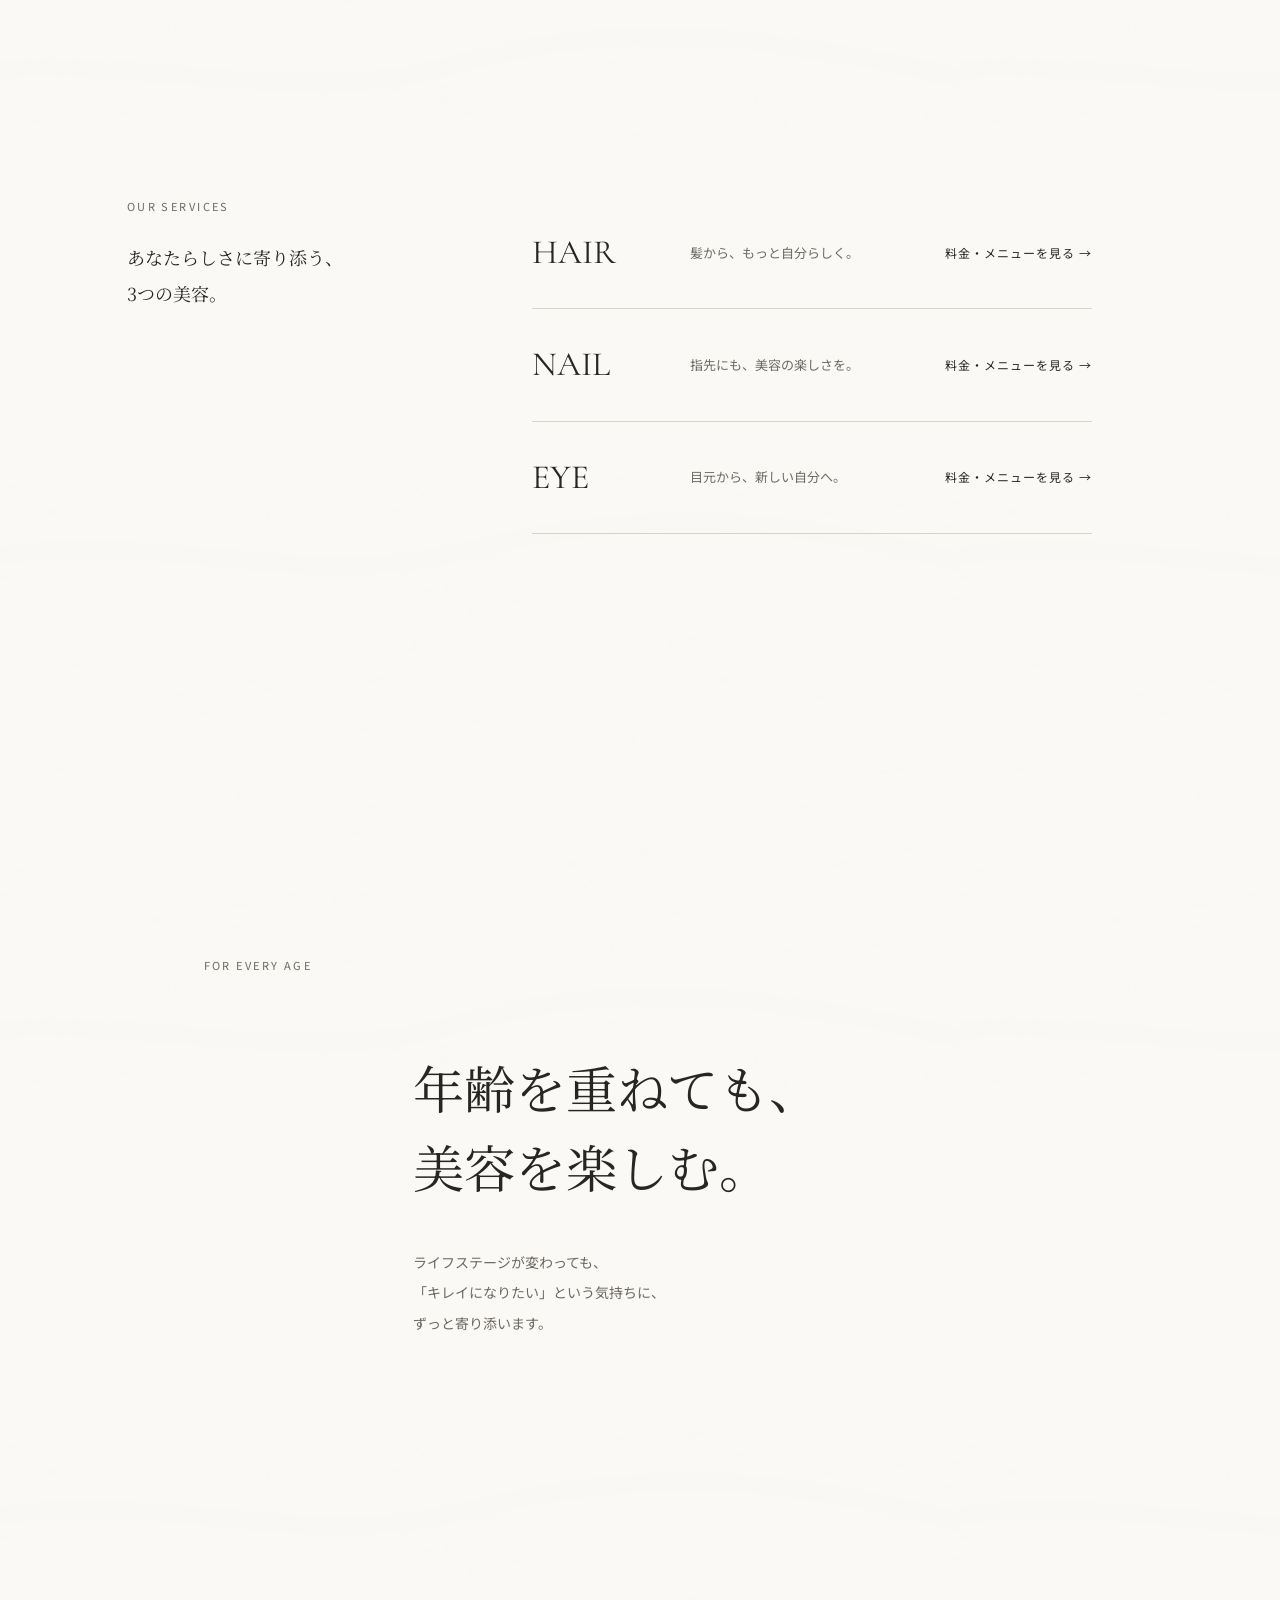
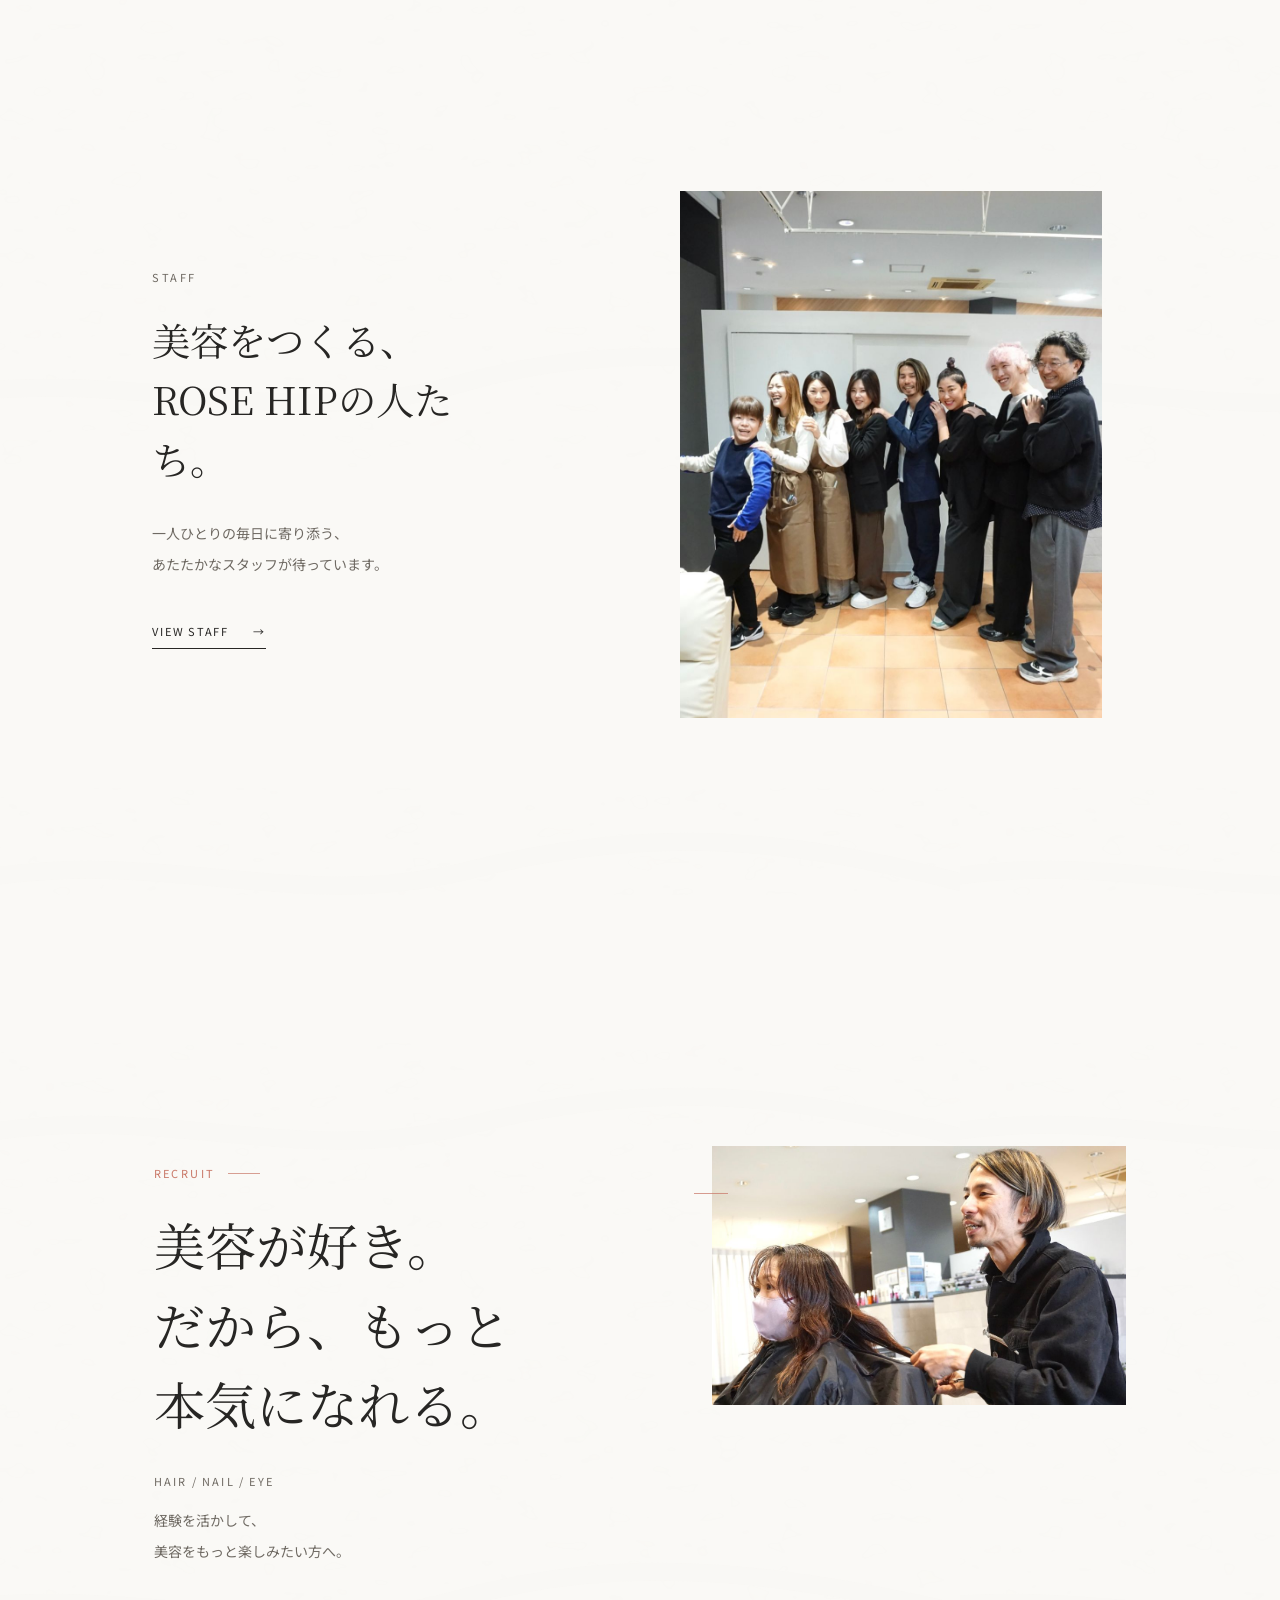
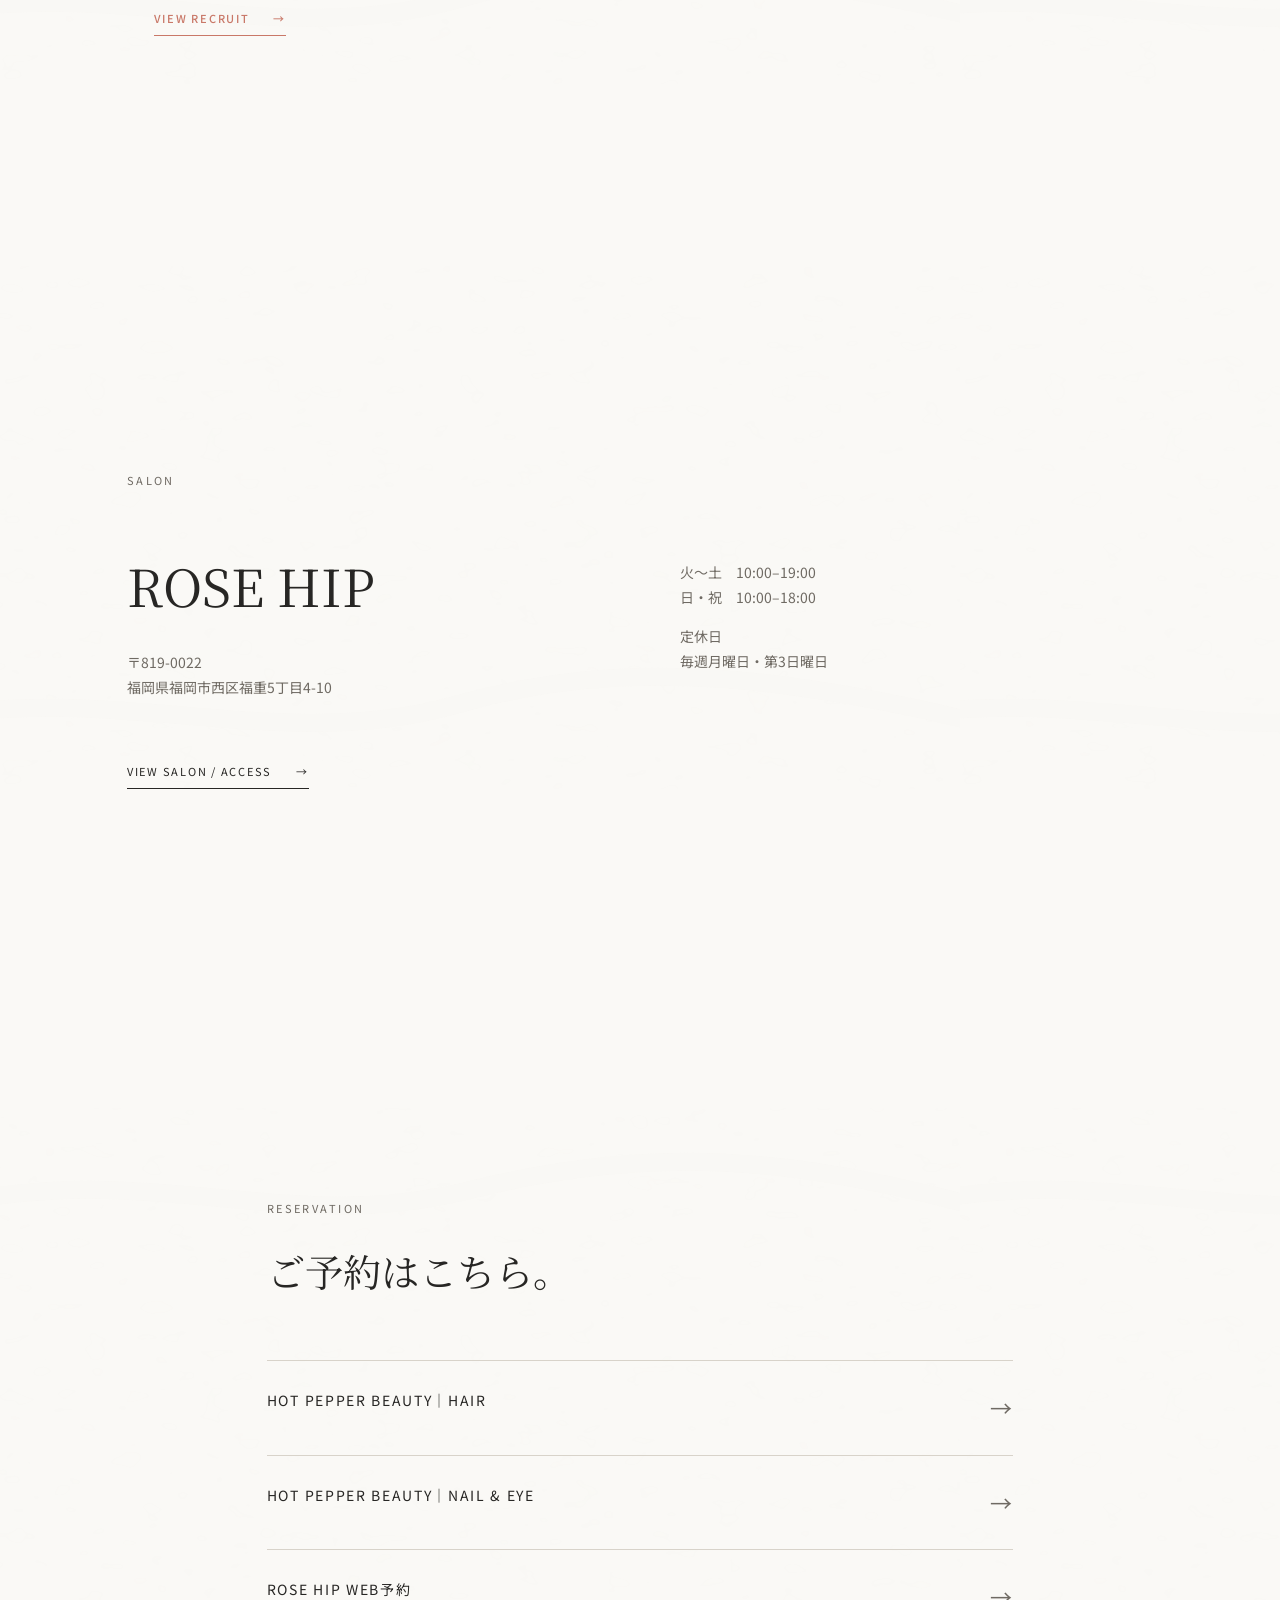
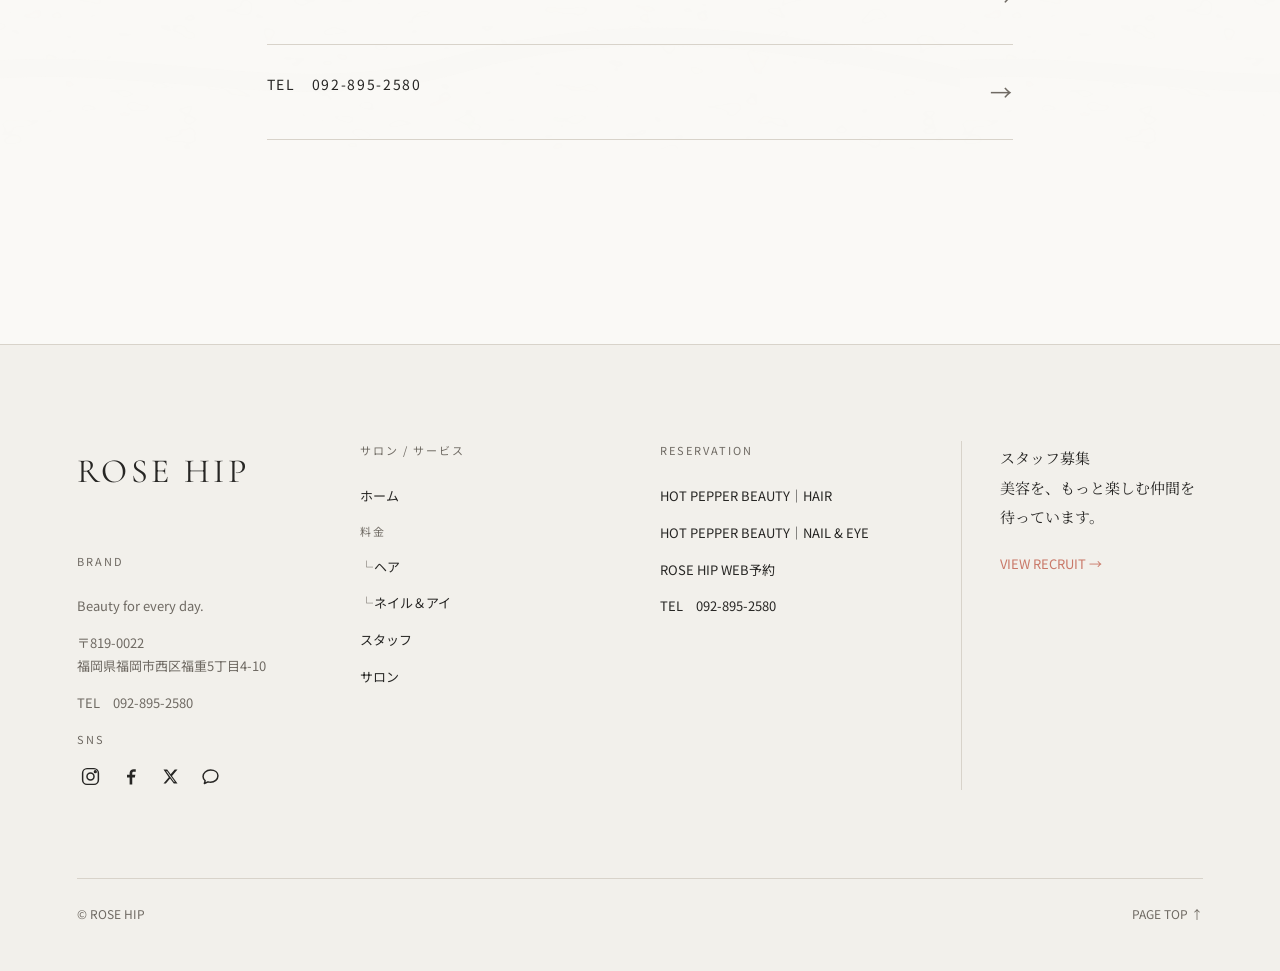
==== commit 9b4bb439: "Replace ROSE HIP selected photos" ====
--- a/index.html
+++ b/index.html
@@ -3,8 +3,66 @@
   <head>
     <meta charset="UTF-8" />
     <meta name="viewport" content="width=device-width, initial-scale=1.0" />
-    <meta name="description" content="ROSE HIP — 美容を、もっと日常に。HAIR・NAIL・EYEのサロン。" />
-    <title>ROSE HIP | Beauty for every day.</title>
+    <meta name="description" content="福岡市西区福重の美容室 ROSE HIP。HAIR・NAIL・EYEのサービスを通して、毎日の美容を楽しむ時間をご提案します。" />
+    <title>ROSE HIP｜福岡市西区福重の美容室・ヘアサロン</title>
+    <link rel="canonical" href="https://rosehip-hairsalon.com/" />
+    <meta property="og:title" content="ROSE HIP｜福岡市西区福重の美容室・ヘアサロン" />
+    <meta property="og:site_name" content="ROSE HIP" />
+    <meta property="og:description" content="福岡市西区福重の美容室 ROSE HIP。HAIR・NAIL・EYEのサービスを通して、毎日の美容を楽しむ時間をご提案します。" />
+    <meta property="og:url" content="https://rosehip-hairsalon.com/" />
+    <meta property="og:type" content="website" />
+    <meta property="og:image" content="https://rosehip-hairsalon.com/assets/ogp.png" />
+    <meta name="twitter:card" content="summary_large_image" />
+    <meta name="twitter:title" content="ROSE HIP｜福岡市西区福重の美容室・ヘアサロン" />
+    <meta name="twitter:description" content="福岡市西区福重の美容室 ROSE HIP。HAIR・NAIL・EYEのサービスを通して、毎日の美容を楽しむ時間をご提案します。" />
+    <meta name="twitter:image" content="https://rosehip-hairsalon.com/assets/ogp.png" />
+    <link rel="apple-touch-icon" sizes="180x180" href="./rosehip-logo-favicon-assets/rosehip_brand/rosehip-icon-180.png" />
+    <link rel="icon" type="image/svg+xml" href="./rosehip-logo-favicon-assets/rosehip_brand/rosehip-favicon.svg" />
+    <script type="application/ld+json">
+    {
+      "@context": "https://schema.org",
+      "@type": "HairSalon",
+      "@id": "https://rosehip-hairsalon.com/#hair-salon",
+      "name": "ROSE HIP",
+      "url": "https://rosehip-hairsalon.com/",
+      "logo": "https://rosehip-hairsalon.com/rosehip-logo-favicon-assets/rosehip_brand/rosehip-logo.svg",
+      "telephone": "+81-92-895-2580",
+      "address": {
+        "@type": "PostalAddress",
+        "postalCode": "819-0022",
+        "addressRegion": "福岡県",
+        "addressLocality": "福岡市西区",
+        "streetAddress": "福重5丁目4-10"
+      },
+      "hasOfferCatalog": {
+        "@type": "OfferCatalog",
+        "name": "ROSE HIP Services",
+        "itemListElement": [
+          {
+            "@type": "Offer",
+            "itemOffered": {
+              "@type": "Service",
+              "name": "HAIR"
+            }
+          },
+          {
+            "@type": "Offer",
+            "itemOffered": {
+              "@type": "Service",
+              "name": "NAIL"
+            }
+          },
+          {
+            "@type": "Offer",
+            "itemOffered": {
+              "@type": "Service",
+              "name": "EYE"
+            }
+          }
+        ]
+      }
+    }
+    </script>
     <link rel="preconnect" href="https://fonts.googleapis.com" />
     <link rel="preconnect" href="https://fonts.gstatic.com" crossorigin />
     <link href="https://fonts.googleapis.com/css2?family=Cormorant+Garamond:wght@400;500;600&family=Noto+Sans+JP:wght@400;500;600&family=Noto+Serif+JP:wght@400;500;600&display=swap" rel="stylesheet" />
@@ -12,7 +70,7 @@
   </head>
   <body>
     <header class="site-header" data-header>
-      <a class="brand" href="#top" aria-label="ROSE HIP home">ROSE HIP</a>
+      <a class="brand" href="#top" aria-label="ROSE HIP home"><img class="brand-logo" src="./rosehip-logo-favicon-assets/rosehip_brand/rosehip-logo.svg" alt="ROSE HIP" /></a>
       <nav class="desktop-nav" aria-label="メインナビゲーション">
         <a href="./index.html" aria-current="page">ホーム</a><div class="nav-dropdown"><button class="nav-dropdown-toggle" type="button" aria-expanded="false" aria-haspopup="true" aria-controls="料金-menu">料金 <span aria-hidden="true">▼</span></button><div class="nav-dropdown-menu" id="料金-menu" role="menu"><a href="./hair.html" role="menuitem">ヘア</a><a href="./nail-eye.html" role="menuitem">ネイル＆アイ</a></div></div><a href="./staff.html">スタッフ</a><a href="./salon.html">サロン</a><a class="recruit-nav-link" href="./recruit.html">スタッフ募集</a><a class="reserve-link" href="#reservation">ご予約</a>
       </nav>
@@ -22,10 +80,18 @@
     <div class="mobile-menu" id="mobile-menu" aria-hidden="true"><a href="./index.html">ホーム</a><div class="mobile-menu-group"><span>料金</span><a href="./hair.html">ヘア</a><a href="./nail-eye.html">ネイル＆アイ</a></div><a href="./staff.html">スタッフ</a><a href="./salon.html">サロン</a><a href="./recruit.html">スタッフ募集</a><a href="#reservation">ご予約</a></div>
 
     <main id="top">
+      <div class="home-opening" data-home-opening aria-hidden="true">
+        <span class="home-opening__light" aria-hidden="true"></span>
+        <span class="home-opening__veil" aria-hidden="true"></span>
+        <div class="home-opening__inner">
+          <div class="home-opening__brand"><img src="./rosehip-logo-favicon-assets/rosehip_brand/rosehip-logo.svg" alt="" /></div>
+          <span class="home-opening__line" aria-hidden="true"></span>
+        </div>
+      </div>
       <section class="hero">
         <video class="hero-video hero-video-pc" autoplay muted loop playsinline preload="auto" poster="./assets/images/hero/hero-poster-pc.jpg"><source src="./assets/video/background-pc.mp4" type="video/mp4" media="(min-width: 701px)" /></video>
         <video class="hero-video hero-video-sp" autoplay muted loop playsinline preload="auto" poster="./assets/images/background/rosehip-hero-poster-sp-405x720.jpg"><source src="./assets/video/background-sp.mp4" type="video/mp4" media="(max-width: 700px)" /></video>
-        <div class="hero-copy"><p class="eyebrow">BEAUTY FOR EVERY DAY.</p><h1>美容を、<br />もっと日常に。</h1><p class="hero-mark">ROSE HIP</p></div>
+        <div class="hero-copy"><p class="eyebrow">BEAUTY FOR EVERY DAY.</p><h1 class="hero-copy__messages"><span class="hero-copy__message hero-copy__message--01 is-active">美容をもっと日常に</span><span class="hero-copy__message hero-copy__message--02">あなたらしい<br class="hero-copy__sp-break" />美しさを、もっと。</span><span class="hero-copy__message hero-copy__message--03">日常に、<br class="hero-copy__sp-break" />心ほどけるひとときを。</span></h1><p class="hero-mark">ROSE HIP</p></div>
         <a class="scroll-cue" href="#about">SCROLL <span>↓</span></a>
       </section>
 
@@ -35,7 +101,7 @@
 
       <section class="every-age section reveal"><p class="eyebrow">FOR EVERY AGE</p><div class="age-copy"><h2>年齢を重ねても、<br />美容を楽しむ。</h2><p class="body-copy">ライフステージが変わっても、<br />「キレイになりたい」という気持ちに、<br />ずっと寄り添います。</p></div></section>
 
-      <section class="staff section reveal" id="staff"><div class="staff-copy"><p class="eyebrow">STAFF</p><h2>美容をつくる、<br />ROSE HIPの人たち。</h2><p class="body-copy">一人ひとりの毎日に寄り添う、<br />あたたかなスタッフが待っています。</p><a class="text-link" href="./staff.html">VIEW STAFF <span>→</span></a></div><figure class="staff-image"><img src="./assets/images/recruit/syuurei.jpg" alt="ROSE HIPのスタッフ" /></figure></section>
+      <section class="staff section reveal" id="staff"><div class="staff-copy"><p class="eyebrow">STAFF</p><h2>美容をつくる、<br />ROSE HIPの人たち。</h2><p class="body-copy">一人ひとりの毎日に寄り添う、<br />あたたかなスタッフが待っています。</p><a class="text-link" href="./staff.html">VIEW STAFF <span>→</span></a></div><figure class="staff-image"><img src="./assets/images/recruit/staff-bg2.jpg" alt="ROSE HIPのスタッフ集合写真" /></figure></section>
 
       <section class="recruit section reveal" id="recruit"><div class="recruit-inner"><div class="recruit-copy"><p class="eyebrow">RECRUIT</p><h2>美容が好き。<br />だから、もっと<br />本気になれる。</h2><p class="recruit-services">HAIR / NAIL / EYE</p><p class="body-copy">経験を活かして、<br />美容をもっと楽しみたい方へ。</p><a class="light-link" href="./recruit.html">VIEW RECRUIT <span>→</span></a></div><figure class="recruit-image"><img src="./assets/images/recruit/start.jpg" alt="施術中の様子" /></figure></div></section>
 
--- a/styles.css
+++ b/styles.css
@@ -23,15 +23,16 @@
   .recruit-image{aspect-ratio:16/10;transform:translateY(34px)}
   .recruit-copy{padding-top:clamp(25px,4vw,65px);max-width:500px}
 }
+.footer-recruit .footer-heading:after{content:'';display:inline-block;width:28px;height:1px;margin-left:10px;vertical-align:middle;background:var(--ink);opacity:.72}
 @media(max-width:700px){.about-image{aspect-ratio:4/5}.staff-image{aspect-ratio:4/5}.recruit-image{aspect-ratio:4/3}.services{padding-top:84px;padding-bottom:84px}.every-age{min-height:500px;padding-top:105px;padding-bottom:105px}}
 .light-link{display:inline-block;margin-top:28px;font-size:11px;letter-spacing:.16em;border-bottom:1px solid currentColor;padding-bottom:6px}.light-link span{margin-left:20px}.photo-placeholder{position:relative;display:flex;align-items:center;justify-content:center;text-align:center;background:var(--soft);border:1px solid var(--line);color:var(--ink);overflow:hidden}.photo-placeholder::before{content:'';position:absolute;inset:14px;border:1px solid rgba(216,211,202,.72);pointer-events:none}.photo-placeholder__copy{position:relative;z-index:1;display:flex;flex-direction:column;gap:4px;align-items:center;padding:20px;font-family:'Cormorant Garamond',serif;letter-spacing:.12em}.photo-placeholder__title{font-size:clamp(20px,2.1vw,30px);line-height:1.15}.photo-placeholder__note{font-family:'Noto Sans JP',sans-serif;font-size:12px;letter-spacing:.08em;color:var(--muted)}
 @media(max-width:700px){.photo-placeholder::before{inset:10px}.photo-placeholder__copy{padding:16px}.photo-placeholder__title{font-size:22px}.photo-placeholder__note{font-size:11px}}
-.nail-gallery,.eye-gallery,.generated-gallery{display:grid;grid-template-columns:1.15fr .85fr 1fr;gap:18px}.nail-gallery .photo-placeholder{aspect-ratio:4/5}.nail-gallery .photo-placeholder:nth-child(2){aspect-ratio:1/1}.nail-gallery .photo-placeholder:nth-child(3){aspect-ratio:3/4}.eye-gallery{grid-template-columns:.8fr 1.15fr .85fr;margin-top:170px;margin-left:10%;margin-right:10%}.eye-gallery .photo-placeholder{aspect-ratio:3/4}.eye-gallery .photo-placeholder:nth-child(2){aspect-ratio:4/5}.eye-gallery .photo-placeholder:nth-child(3){aspect-ratio:1/1}.generated-gallery{grid-template-columns:repeat(3,1fr);gap:18px}.member-plan{margin-top:80px;grid-column:1/-1}.member-plan .photo-placeholder{aspect-ratio:4/5}.salon-gallery{grid-column:1/-1;margin-top:30px}.day-gallery .photo-placeholder{aspect-ratio:3/4}.nail-gallery+.menu-block,.eye-gallery+.menu-block{grid-column:1/-1}
+.nail-gallery,.eye-gallery,.generated-gallery{display:grid;grid-template-columns:1.15fr .85fr 1fr;gap:18px}.nail-gallery .photo-placeholder{aspect-ratio:4/5}.nail-gallery .photo-placeholder:nth-child(2){aspect-ratio:1/1}.nail-gallery .photo-placeholder:nth-child(3){aspect-ratio:3/4}.eye-gallery{grid-template-columns:.8fr 1.15fr .85fr;margin-top:170px;margin-left:10%;margin-right:10%}.eye-gallery .photo-placeholder{aspect-ratio:3/4}.eye-gallery .photo-placeholder:nth-child(2){aspect-ratio:4/5}.eye-gallery .photo-placeholder:nth-child(3){aspect-ratio:1/1}.generated-gallery{grid-template-columns:repeat(3,1fr);gap:18px}.member-plan{margin-top:80px;grid-column:1/-1}.member-plan .photo-placeholder{aspect-ratio:4/5}.salon-gallery{grid-column:1/-1;margin-top:30px}.day-gallery .photo-placeholder{aspect-ratio:3/4}.day-gallery img{display:block;width:100%;height:100%;object-fit:cover}.nail-gallery+.menu-block,.eye-gallery+.menu-block{grid-column:1/-1}
 @media(max-width:700px){.nail-gallery,.eye-gallery,.generated-gallery{grid-template-columns:1fr 1fr;gap:12px;margin:0 0 70px}.eye-gallery{margin-top:70px}.member-plan{margin-top:20px}.salon-gallery{margin-top:0}.day-gallery .photo-placeholder{aspect-ratio:1/1}}
 
 a:focus-visible,button:focus-visible{outline:2px solid currentColor;outline-offset:4px}
 /* Global UI renewal */
-:root{--recruit:#c97868;--recruit-hover:#b96556}.site-header{background:rgba(250,249,246,.97);color:var(--ink);border-bottom:1px solid transparent;backdrop-filter:blur(8px)}.site-header.scrolled{border-bottom-color:var(--line);box-shadow:none}.site-header a,.site-header button{min-height:44px;display:inline-flex;align-items:center}.desktop-nav a{font-weight:500}.desktop-nav a[aria-current=page]{border-bottom:1px solid currentColor}.desktop-nav a[href*="recruit"]{color:var(--recruit)}.reserve-link{padding:7px 18px!important;border-radius:0}.mobile-menu a[href*="recruit"]{color:var(--recruit)}.footer{padding-top:82px;border-top:1px solid var(--line)}.footer-renewed{display:grid;grid-template-columns:1.1fr 1fr 1fr 1.15fr;gap:clamp(32px,5vw,90px);max-width:1280px;margin:auto}.footer-group{display:flex;flex-direction:column;gap:9px}.footer-heading{font-size:10px;letter-spacing:.18em;color:var(--muted);margin-bottom:10px}.footer-group a{font-size:12px}.footer-recruit{border-left:1px solid var(--line);padding-left:clamp(22px,3vw,45px)}.footer-recruit .footer-heading,.footer-recruit a{color:var(--recruit)}.footer-recruit p{font-family:'Noto Serif JP',serif;font-size:14px;line-height:1.9;margin:2px 0 8px}.footer-bottom{display:flex;justify-content:space-between;max-width:1280px;margin:75px auto 0;padding-top:22px;border-top:1px solid var(--line);font-size:11px;color:var(--muted)}.recruit-float{position:fixed;z-index:20;right:24px;bottom:24px;width:286px;background:var(--paper);border:1px solid var(--line);display:grid;grid-template-columns:92px 1fr;box-shadow:0 8px 30px rgba(39,38,36,.08);opacity:0;transform:translateY(14px);animation:recruit-in .6s .2s ease forwards}.recruit-float__image{width:92px;height:116px;object-fit:cover}.recruit-float__body{padding:14px 18px;display:flex;flex-direction:column;justify-content:center}.recruit-float__eyebrow,.recruit-float__link{font-size:10px;letter-spacing:.15em;color:var(--recruit)}.recruit-float__title{font-family:'Noto Serif JP',serif;font-size:14px;margin:4px 0}.recruit-float__copy{font-size:11px;color:var(--muted);line-height:1.6}.recruit-float__link{margin-top:8px}.recruit-float__close{position:absolute;right:-10px;top:-10px;width:24px;height:24px;min-height:24px;border:1px solid var(--line);border-radius:50%;background:var(--paper);cursor:pointer}@keyframes recruit-in{to{opacity:1;transform:none}}@media(max-width:700px){.site-header{padding:14px 16px}.footer-renewed{grid-template-columns:1fr 1fr;gap:38px 24px}.footer-recruit{grid-column:1/-1;border-left:0;border-top:1px solid var(--line);padding:25px 0 0}.footer-bottom{margin-top:48px}.recruit-float{left:12px;right:12px;bottom:12px;width:auto;height:64px;grid-template-columns:58px 1fr auto}.recruit-float__image{width:58px;height:62px}.recruit-float__body{padding:9px 13px}.recruit-float__copy{display:none}.recruit-float__link{margin:0;font-size:18px;padding:15px;align-self:center}.recruit-float__close{right:-4px;top:-8px}.recruit-page .recruit-float{display:none}body{padding-bottom:76px}}@media(prefers-reduced-motion:reduce){.recruit-float{animation:none;opacity:1;transform:none}}
+:root{--recruit:#c97868;--recruit-hover:#b96556}.site-header{background:rgba(250,249,246,.97);color:var(--ink);border-bottom:1px solid transparent;backdrop-filter:blur(8px)}.site-header.scrolled{border-bottom-color:var(--line);box-shadow:none}.site-header a,.site-header button{min-height:44px;display:inline-flex;align-items:center}.desktop-nav a{font-weight:500}.desktop-nav a[aria-current=page]{border-bottom:1px solid currentColor}.desktop-nav a[href*="recruit"]{color:var(--recruit)}.reserve-link{padding:7px 18px!important;border-radius:0}.mobile-menu a[href*="recruit"]{color:var(--recruit)}.footer{padding-top:82px;border-top:1px solid var(--line)}.footer-renewed{display:grid;grid-template-columns:1.1fr 1fr 1fr 1.15fr;gap:clamp(32px,5vw,90px);max-width:1280px;margin:auto}.footer-group{display:flex;flex-direction:column;gap:9px}.footer-heading{font-size:10px;letter-spacing:.18em;color:var(--muted);margin-bottom:10px}.footer-group a{font-size:12px}.footer-recruit{border-left:1px solid var(--line);padding-left:clamp(22px,3vw,45px)}.footer-recruit .footer-heading{color:var(--ink)}.footer-recruit a{color:var(--recruit)}.footer-recruit p{font-family:'Noto Serif JP',serif;font-size:14px;line-height:1.9;margin:2px 0 8px}.footer-bottom{display:flex;justify-content:space-between;max-width:1280px;margin:75px auto 0;padding-top:22px;border-top:1px solid var(--line);font-size:11px;color:var(--muted)}.recruit-float{position:fixed;z-index:20;right:24px;bottom:24px;width:286px;background:var(--paper);border:1px solid var(--line);display:grid;grid-template-columns:92px 1fr;box-shadow:0 8px 30px rgba(39,38,36,.08);opacity:0;transform:translateY(14px);animation:recruit-in .6s .2s ease forwards}.recruit-float__image{width:92px;height:116px;object-fit:cover}.recruit-float__body{padding:14px 18px;display:flex;flex-direction:column;justify-content:center}.recruit-float__eyebrow,.recruit-float__link{font-size:10px;letter-spacing:.15em;color:var(--recruit)}.recruit-float__title{font-family:'Noto Serif JP',serif;font-size:14px;margin:4px 0}.recruit-float__copy{font-size:11px;color:var(--muted);line-height:1.6}.recruit-float__link{margin-top:8px}.recruit-float__close{position:absolute;right:-10px;top:-10px;width:24px;height:24px;min-height:24px;border:1px solid var(--line);border-radius:50%;background:var(--paper);cursor:pointer}@keyframes recruit-in{to{opacity:1;transform:none}}@media(max-width:700px){.site-header{padding:14px 16px}.footer-renewed{grid-template-columns:1fr 1fr;gap:38px 24px}.footer-recruit{grid-column:1/-1;border-left:0;border-top:1px solid var(--line);padding:25px 0 0}.footer-bottom{margin-top:48px}.recruit-float{left:12px;right:12px;bottom:12px;width:auto;height:64px;grid-template-columns:58px 1fr auto}.recruit-float__image{width:58px;height:62px}.recruit-float__body{padding:9px 13px}.recruit-float__copy{display:none}.recruit-float__link{margin:0;font-size:18px;padding:15px;align-self:center}.recruit-float__close{right:-4px;top:-8px}.recruit-page .recruit-float{display:none}body{padding-bottom:76px}}@media(prefers-reduced-motion:reduce){.recruit-float{animation:none;opacity:1;transform:none}}
 /* Recruit floating CTA compact refinement */
 .recruit-float{right:20px;bottom:20px;width:208px;grid-template-columns:68px 1fr}.recruit-float__image{width:68px;height:88px;object-position:center 42%}.recruit-float__body{padding:10px 12px;gap:1px}.recruit-float__eyebrow,.recruit-float__link{font-size:9px}.recruit-float__title{font-size:15px;font-weight:600;margin:2px 0}.recruit-float__copy{font-size:10px;line-height:1.45}.recruit-float__link{margin-top:5px;color:var(--recruit-hover)}.recruit-float.is-footer-visible{opacity:0;visibility:hidden;pointer-events:none;transform:translateY(8px)}
 @media(max-width:700px){.recruit-float{left:12px;right:12px;bottom:12px;width:auto;height:60px;grid-template-columns:54px 1fr auto}.recruit-float__image{width:54px;height:58px;object-position:center 42%}.recruit-float__body{padding:8px 12px}.recruit-float__title{font-size:14px}.recruit-float__link{font-size:17px;padding:13px}.recruit-float.is-footer-visible{transform:translateY(6px)}}
@@ -43,6 +44,44 @@
 .recruit-float__body{flex-direction:column;gap:1px}.recruit-float__body:before{display:none}.recruit-float__eyebrow{display:block;font-size:8px;letter-spacing:.18em;line-height:1.2}.recruit-float__title{font-size:18px;line-height:1.28;letter-spacing:.04em;margin:2px 0;font-weight:600}.recruit-float__title:after{display:block;font-size:16px;line-height:1.25;margin-top:2px}.recruit-ring{position:absolute;inset:6px;width:104px;height:104px;overflow:visible;pointer-events:none;animation:recruit-ring 32s linear infinite}.recruit-ring text{fill:var(--paper);font-family:'Noto Sans JP',sans-serif;font-size:5.8px;letter-spacing:1.2px}.recruit-float:hover .recruit-float__title:after{transform:translateX(3px)}.recruit-float__title:after{transition:transform .25s}.recruit-float.is-footer-visible{transform:translateY(8px) scale(.98)}
 @media(max-width:700px){.recruit-float__eyebrow{font-size:7px}.recruit-float__title{font-size:15px}.recruit-float__title:after{font-size:15px}.recruit-ring{inset:5px;width:76px;height:76px}.recruit-ring text{font-size:5px;letter-spacing:.8px}}
 @media(prefers-reduced-motion:reduce){.recruit-ring{animation:none}}
+
+/* HOME-only opening: the default state keeps the page usable if JavaScript is unavailable. */
+.home-opening{display:none}
+body.home-opening-active{overflow:hidden}
+body.home-opening-active .site-header{visibility:hidden;opacity:0;pointer-events:none}
+body.home-opening-active.home-opening-crossfade .site-header{visibility:visible;opacity:1;pointer-events:auto;transition:opacity 1.5s ease}
+.home-opening-active .home-opening{position:fixed;z-index:30;inset:0;display:grid;place-items:center;overflow:hidden;background:var(--paper);color:var(--ink);opacity:1;visibility:visible;pointer-events:auto}
+.home-opening__light,.home-opening__veil{position:absolute;inset:-25%;pointer-events:none}
+.home-opening__light{background:linear-gradient(118deg,transparent 32%,rgba(255,255,255,.62) 47%,rgba(226,201,173,.16) 56%,transparent 70%);opacity:0;transform:translate3d(-12%,0,0)}
+.home-opening__veil{background:radial-gradient(ellipse at 50% 45%,rgba(255,255,255,.18),transparent 58%),linear-gradient(105deg,rgba(107,83,63,.08),transparent 38%,rgba(255,255,255,.22));opacity:.42;transform:scale(1.04)}
+.home-opening__inner{position:relative;z-index:1;display:flex;flex-direction:column;align-items:center;gap:20px}
+.home-opening__brand{display:block;width:min(30vw,360px);margin:0;opacity:0;transform:translateY(8px);line-height:0;filter:drop-shadow(0 1px 12px rgba(39,38,36,.08))}
+.home-opening__brand img{display:block;width:100%;height:auto}
+.home-opening__line{display:block;width:0;height:1px;background:currentColor;opacity:.6}
+.home-opening.is-entering .home-opening__light{animation:home-opening-light 2.9s ease-out forwards}
+.home-opening.is-entering .home-opening__veil{animation:home-opening-veil 3.8s ease-out forwards}
+.home-opening.is-entering .home-opening__brand{animation:home-opening-brand-in .8s .75s ease forwards}
+.home-opening.is-entering .home-opening__line{animation:home-opening-line-in .75s 1.35s ease forwards}
+.home-opening.is-leaving{opacity:0;visibility:hidden;transition:opacity 1.5s ease,visibility 0s linear 1.5s}
+.home-opening.is-leaving .home-opening__veil{opacity:0;transform:scale(1.08);transition:opacity .7s ease,transform .9s ease}
+.home-opening.is-short .home-opening__inner{gap:12px}
+.home-opening.is-short .home-opening__brand{animation:home-opening-brand-in .18s ease forwards}
+.home-opening.is-short .home-opening__line{animation:home-opening-line-in .16s .08s ease forwards}
+@keyframes home-opening-light{0%{opacity:0;transform:translate3d(-12%,0,0)}28%{opacity:.95}100%{opacity:.26;transform:translate3d(12%,0,0)}}
+@keyframes home-opening-veil{0%{opacity:.55;transform:scale(1.04)}100%{opacity:.22;transform:scale(1)}}
+@keyframes home-opening-brand-in{to{opacity:1;transform:none}}
+@keyframes home-opening-line-in{to{width:min(180px,42vw)}}
+@media(max-width:700px){.home-opening__brand{width:min(78vw,300px)}.home-opening__inner{gap:16px}.home-opening__light{inset:-40%}}
+@media(prefers-reduced-motion:reduce){body.home-opening-active{overflow:auto}.home-opening.is-entering .home-opening__light,.home-opening.is-entering .home-opening__veil,.home-opening.is-entering .home-opening__brand,.home-opening.is-entering .home-opening__line,.home-opening.is-short .home-opening__brand,.home-opening.is-short .home-opening__line{animation:none}.home-opening__light{opacity:.16;transform:none}.home-opening__veil{opacity:.22;transform:none}.home-opening__brand{opacity:1;transform:none}.home-opening__line{width:min(180px,42vw)}.home-opening.is-leaving{transition:none}}
+.hero-copy__messages{position:relative;width:min(70vw,620px);min-height:1.55em}
+.hero-copy__message{position:absolute;inset:0 auto auto 0;width:max-content;opacity:0;visibility:hidden;transform:translateY(8px);transition:opacity .45s ease,visibility 0s linear .45s,transform .45s ease}
+.hero-copy__sp-break{display:none}
+.hero-copy__message.is-active{opacity:1;visibility:visible;transform:none;transition-delay:0s}
+@media(max-width:700px){.hero-copy__messages{width:calc(100vw - 48px);min-height:3.1em}.hero-copy__message{width:100%;max-width:100%;line-height:1.55;white-space:normal}.hero-copy__message--01{font-size:clamp(26px,8vw,34px)}.hero-copy__message--02{font-size:clamp(25px,7.8vw,33px)}.hero-copy__message--03{font-size:clamp(24px,7.5vw,32px)}.hero-copy__sp-break{display:block}}
+@media(prefers-reduced-motion:reduce){.hero-copy__message{transition:none;transform:none}}
+.brand-logo{display:block;width:clamp(112px,9vw,150px);height:auto;max-height:34px;object-fit:contain;object-position:left center}
+.footer-brand-logo{display:block;width:clamp(150px,15vw,220px);height:auto;max-height:42px;object-fit:contain;object-position:left center}
+@media(max-width:700px){.brand-logo{width:112px;max-height:28px}.footer-brand-logo{width:160px;max-height:34px}}
 /* Center text balance refinement */
 .recruit-float__title{transform:translateY(10px)}.recruit-float__title:after{transform:translateY(-3px)}.recruit-float:hover .recruit-float__title:after{transform:translate(3px,-3px)}
 /* Keep mobile-only header controls out of the desktop header. */
@@ -77,7 +116,7 @@
 /* Restore the confirmed desktop Recruit circle layout */
 @media(min-width:701px){.recruit-float .recruit-float__body{position:relative;display:flex;flex-direction:column;align-items:center;justify-content:center;padding:0}.recruit-float .recruit-float-center{position:static;display:flex;flex-direction:column;align-items:center;justify-content:center;gap:0;text-align:center;z-index:2}.recruit-float .recruit-float__eyebrow{display:block;font-size:8px;line-height:1.2;margin:0}.recruit-float .recruit-word{display:block;position:static;font-family:'Noto Serif JP',serif;font-size:18px;font-weight:600;line-height:1.28;color:var(--paper)}.recruit-float .recruit-arrow{display:block;position:static;margin:6px 0 0;font-family:'Noto Sans JP',sans-serif;font-size:16px;line-height:1;color:var(--paper);transition:transform .25s}.recruit-float:hover .recruit-arrow{transform:translateX(3px)}.recruit-float .recruit-ring{position:absolute;inset:6px;z-index:1}}
 /* Desktop reservation and footer readability */
-@media(min-width:701px){.reservation-list a{padding:27px 0;font-size:14px;line-height:1.8}.reservation-list a>span:last-child{font-size:22px;color:var(--muted);transition:color .25s,transform .25s}.reservation-list a:hover>span:first-child{color:var(--recruit)}.reservation-list a:hover>span:last-child{color:var(--recruit);transform:translateX(4px)}.footer-group{gap:12px}.footer-heading{font-size:11px}.footer-group a,.footer-group>span:not(.footer-heading){font-size:13px;line-height:1.75}.footer-group>span:not(.footer-heading){color:var(--muted)}.footer-recruit .footer-heading:after{content:'';display:inline-block;width:28px;height:1px;margin-left:10px;vertical-align:middle;background:var(--recruit);opacity:.72}.footer-recruit p{font-size:15px;line-height:1.95}.footer-bottom{font-size:12px}}
+@media(min-width:701px){.reservation-list a{padding:27px 0;font-size:14px;line-height:1.8}.reservation-list a>span:last-child{font-size:22px;color:var(--muted);transition:color .25s,transform .25s}.reservation-list a:hover>span:first-child{color:var(--recruit)}.reservation-list a:hover>span:last-child{color:var(--recruit);transform:translateX(4px)}.footer-group{gap:12px}.footer-heading{font-size:11px}.footer-group a,.footer-group>span:not(.footer-heading){font-size:13px;line-height:1.75}.footer-group>span:not(.footer-heading){color:var(--muted)}.footer-recruit .footer-heading:after{content:'';display:inline-block;width:28px;height:1px;margin-left:10px;vertical-align:middle;background:var(--ink);opacity:.72}.footer-recruit p{font-size:15px;line-height:1.95}.footer-bottom{font-size:12px}}
 /* Final desktop footer spacing */
 @media(min-width:701px){.footer{padding-top:96px;padding-bottom:46px}.footer-renewed{grid-template-columns:1fr 1.08fr 1.08fr 1.14fr;gap:clamp(40px,5.5vw,96px)}.footer-group{gap:14px}.footer-bottom{margin-top:88px;padding-top:24px}}
 /* Mobile section rhythm only */
@@ -88,6 +127,8 @@
 
 /* Responsive fixes: safe-area only, CTA ring anchored to the CTA itself. */
 @media(max-width:700px){body{padding-bottom:env(safe-area-inset-bottom)}.recruit-float{bottom:calc(86px + env(safe-area-inset-bottom))}}
+/* Reserve the fixed recruit CTA, its outer ring, and a clear gap below the HOME hero copy. */
+@media(max-width:600px){.hero-copy{bottom:calc(231px + env(safe-area-inset-bottom) + max(0px, 680px - 100svh))}}
 @media(min-width:701px){.recruit-float .recruit-float__body{position:static}.recruit-float .recruit-float-center{position:absolute;inset:0}}
 .footer-social{display:flex;flex-wrap:wrap;align-items:center;gap:12px;margin-top:2px}.footer-social .footer-heading{width:100%;flex-basis:100%;margin-bottom:0}.footer-social a{display:inline-flex;align-items:center;justify-content:center;width:28px;height:28px;color:var(--ink);transition:color .2s,transform .2s}.footer-social a:hover,.footer-social a:focus-visible{color:var(--recruit);transform:translateY(-2px)}.footer-social svg{width:21px;height:21px;fill:none;stroke:currentColor;stroke-width:1.7;stroke-linecap:round;stroke-linejoin:round}.footer-social a:nth-of-type(2) svg,.footer-social a:nth-of-type(3) svg{fill:currentColor;stroke:none}.footer-social-line{fill:none!important;stroke:var(--soft)!important;stroke-width:1.5!important}
 @media (min-width:701px) and (max-width:900px){.footer-renewed{grid-template-columns:1fr 1fr;gap:42px 32px}.footer-recruit{grid-column:1/-1;border-left:0;border-top:1px solid var(--line);padding:28px 0 0}.footer-bottom{margin-top:56px}}
@@ -136,3 +177,10 @@
   .site-header .reserve-link{padding-left:14px!important;padding-right:14px!important}
   .site-header .brand{font-size:29px}
 }
+/* Reveal animation is progressive enhancement: content stays visible if JS is unavailable. */
+.reveal{opacity:1;transform:none}
+html:not(.js-reveal-ready) .reveal{opacity:1;transform:none}
+.js-reveal-ready .reveal{opacity:0;transform:translateY(20px);transition:opacity .8s,transform .8s}
+.js-reveal-ready .reveal.visible{opacity:1;transform:none}
+.menu-price.reveal{opacity:1;transform:none}
+@media(prefers-reduced-motion:reduce){html.js-reveal-ready .reveal,html:not(.js-reveal-ready) .reveal{opacity:1;transform:none;transition:none!important;animation:none!important}}
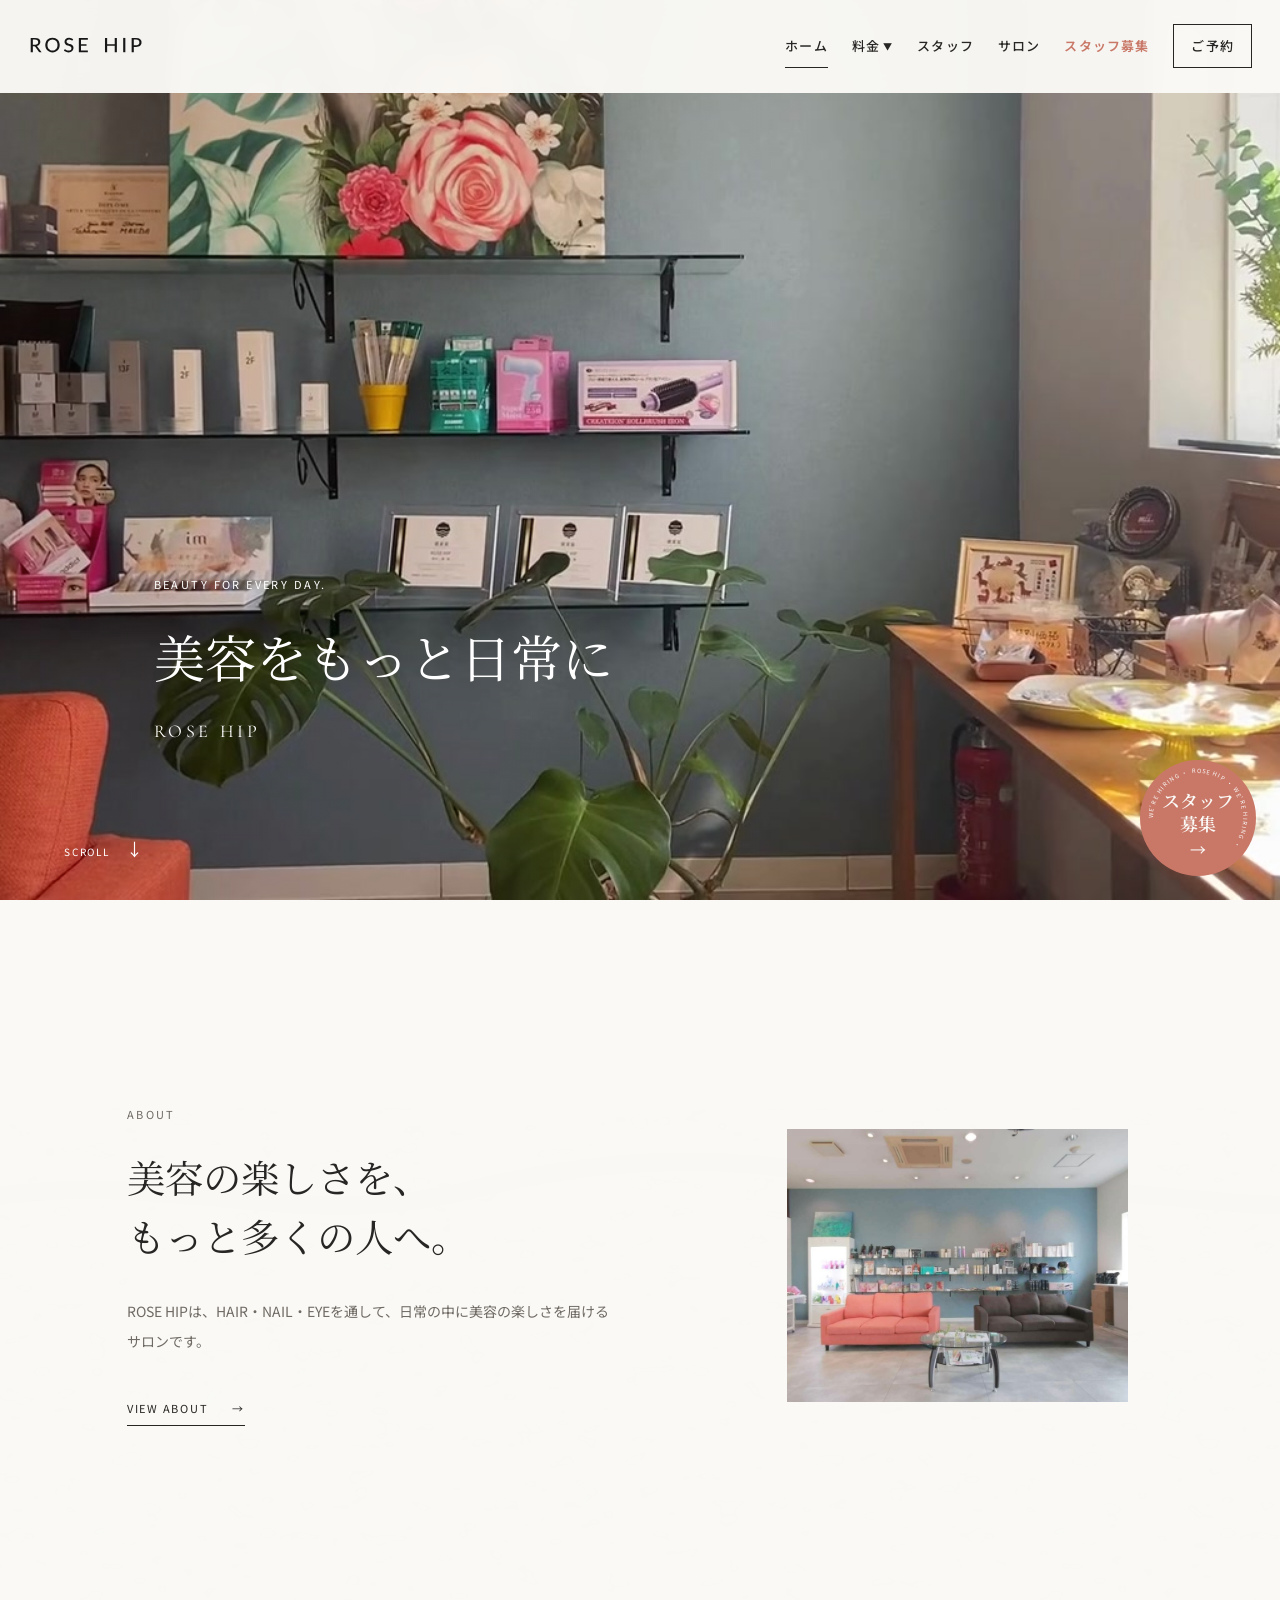
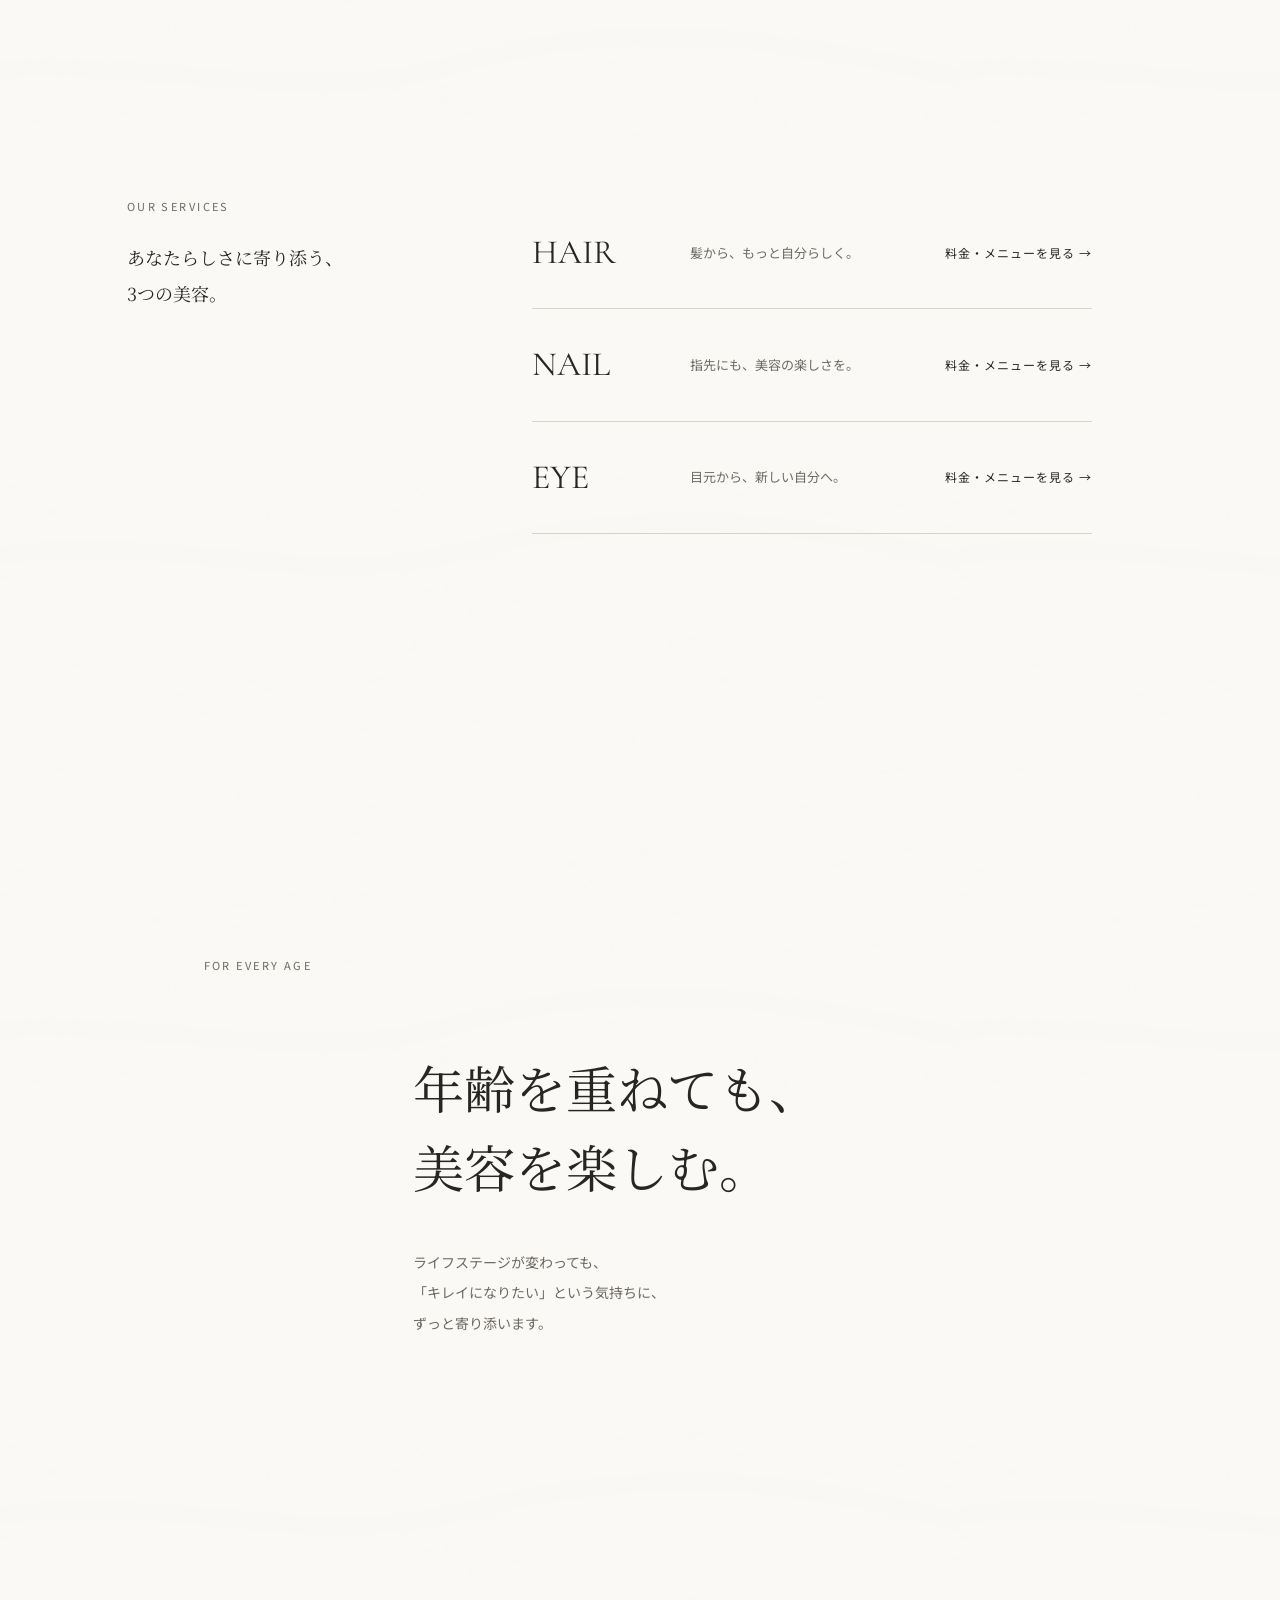
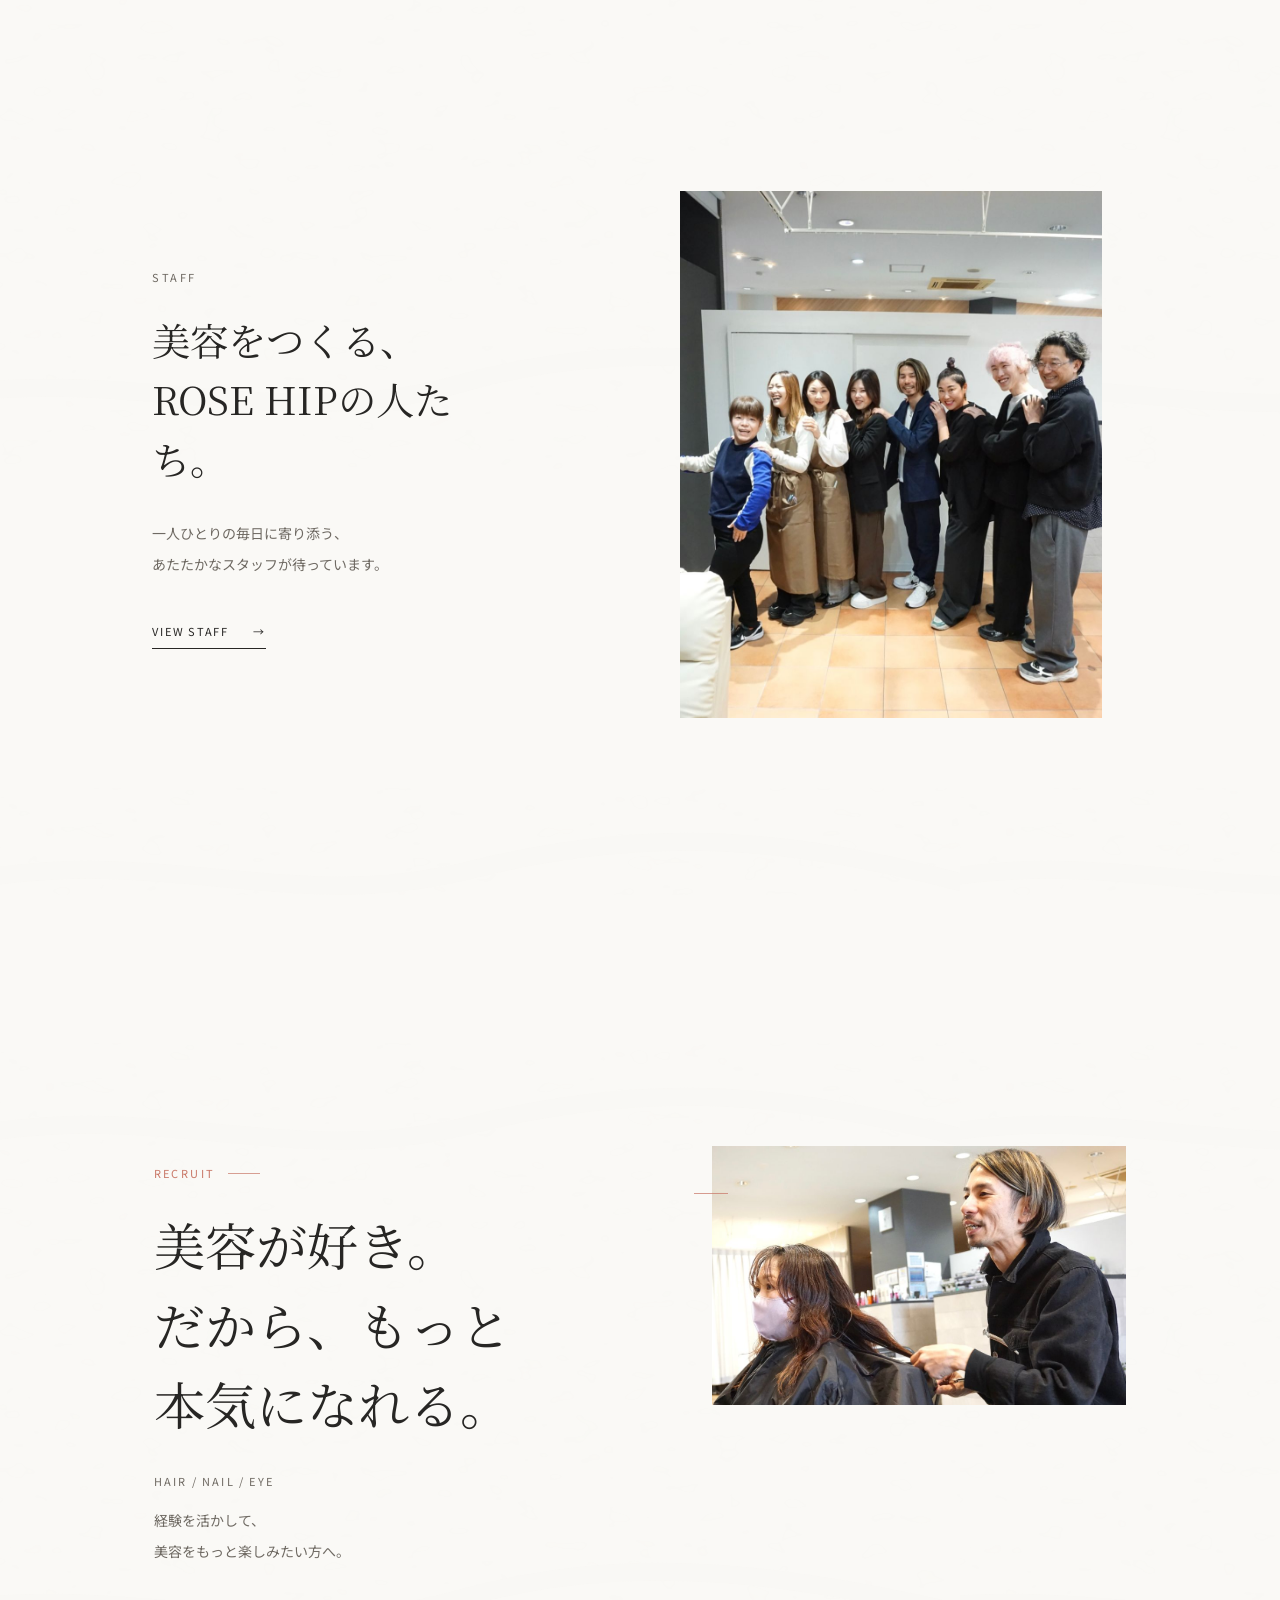
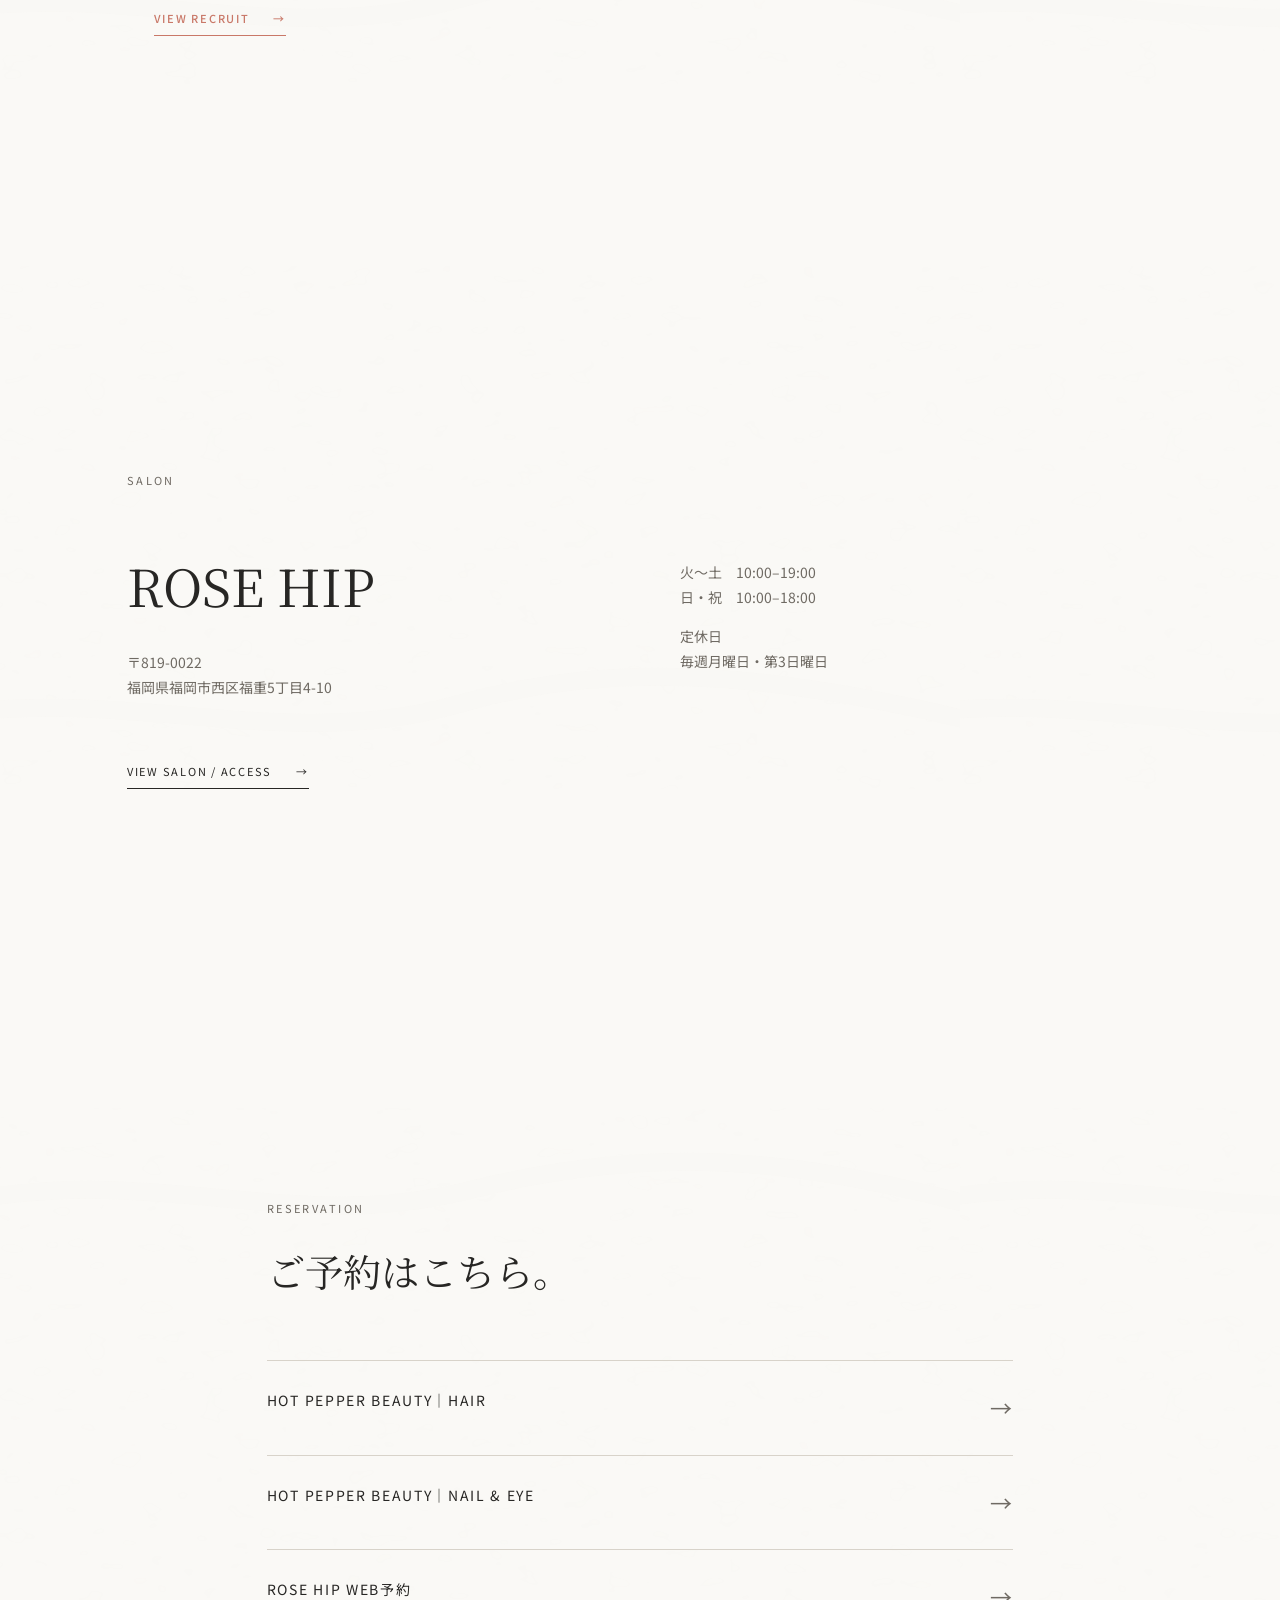
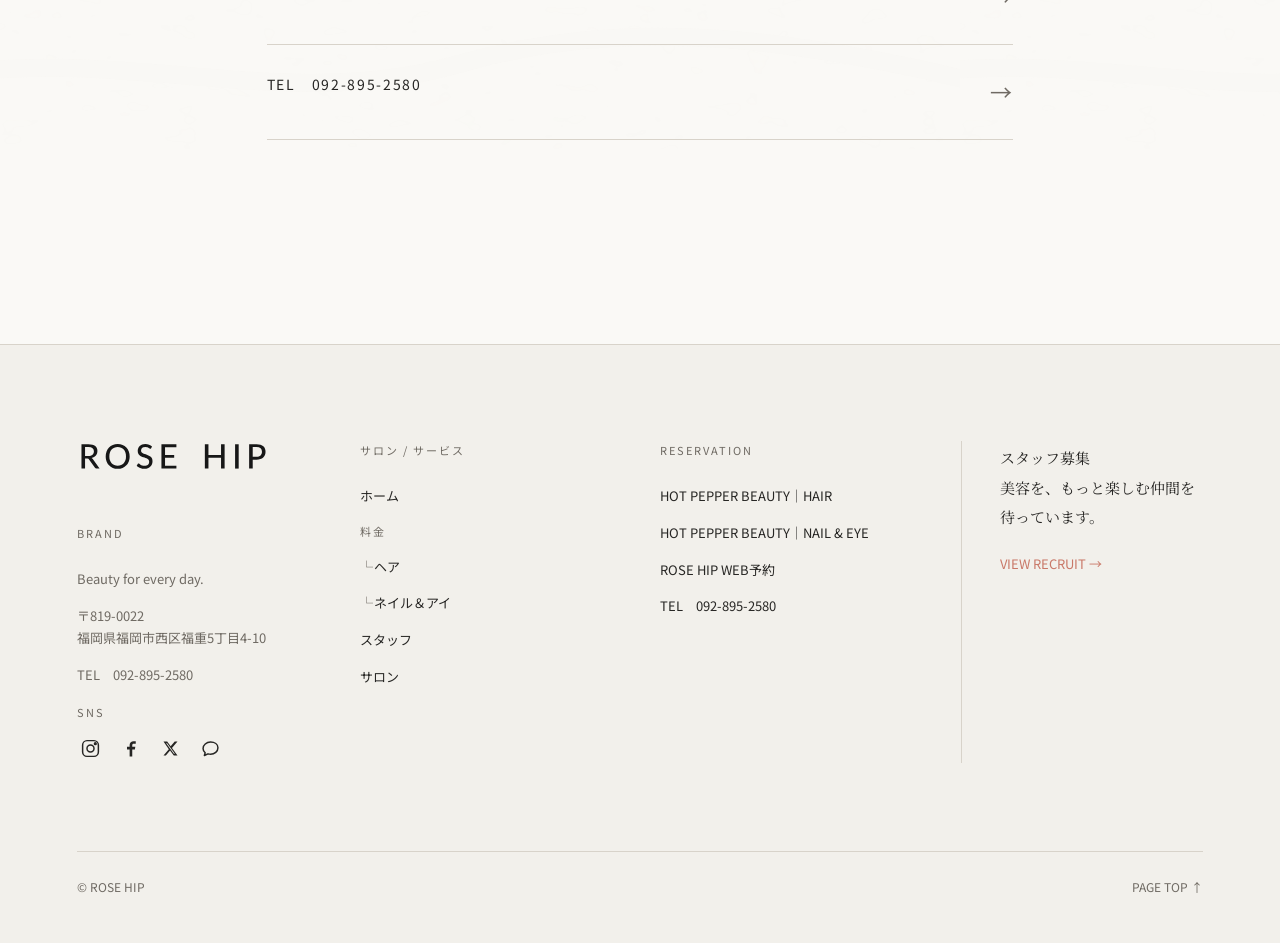
==== commit 5d41cce3: "Restore official logo and home opening" ====
--- a/index.html
+++ b/index.html
@@ -1,6 +1,7 @@
 <!doctype html>
 <html lang="ja">
   <head>
+    <meta name="robots" content="noindex,nofollow" />
     <meta charset="UTF-8" />
     <meta name="viewport" content="width=device-width, initial-scale=1.0" />
     <meta name="description" content="福岡市西区福重の美容室 ROSE HIP。HAIR・NAIL・EYEのサービスを通して、毎日の美容を楽しむ時間をご提案します。" />
@@ -110,6 +111,6 @@
       <section class="reservation section reveal" id="reservation"><p class="eyebrow">RESERVATION</p><h2>ご予約はこちら。</h2><div class="reservation-list"><a href="https://beauty.hotpepper.jp/slnH000067615/" target="_blank" rel="noopener"><span>HOT PEPPER BEAUTY｜HAIR</span><span>→</span></a><a href="https://beauty.hotpepper.jp/kr/slnH000382965/?cstt=18&amp;wak=KPSC400401_s_link_salontop" target="_blank" rel="noopener"><span>HOT PEPPER BEAUTY｜NAIL &amp; EYE</span><span>→</span></a><a href="https://rosehip.plus2.vc/sprsv/contents_select.php" target="_blank" rel="noopener"><span>ROSE HIP WEB予約</span><span>→</span></a><a href="tel:0928952580"><span>TEL　092-895-2580</span><span>→</span></a></div></section>
     </main>
     <footer class="footer"><div class="footer-brand">ROSE HIP</div><div class="footer-links"><a href="./hair.html">HAIR</a><a href="./nail-eye.html">NAIL &amp; EYE</a><a href="#staff">STAFF</a><a href="./salon.html">SALON</a><a href="./recruit.html">RECRUIT</a><a href="#reservation">RESERVE</a></div><div class="footer-meta"><span>福岡県福岡市西区福重5丁目4-10</span><span>© ROSE HIP</span></div></footer>
-    <script src="./script.js?v=42c86e5"></script><script src="./nav-ja.js?v=6391575"></script>
+    <script src="./script.js?v=42c86e5"></script><script src="./opening-restoration.js"></script><script src="./nav-ja.js?v=6391575"></script>
   </body>
 </html>
